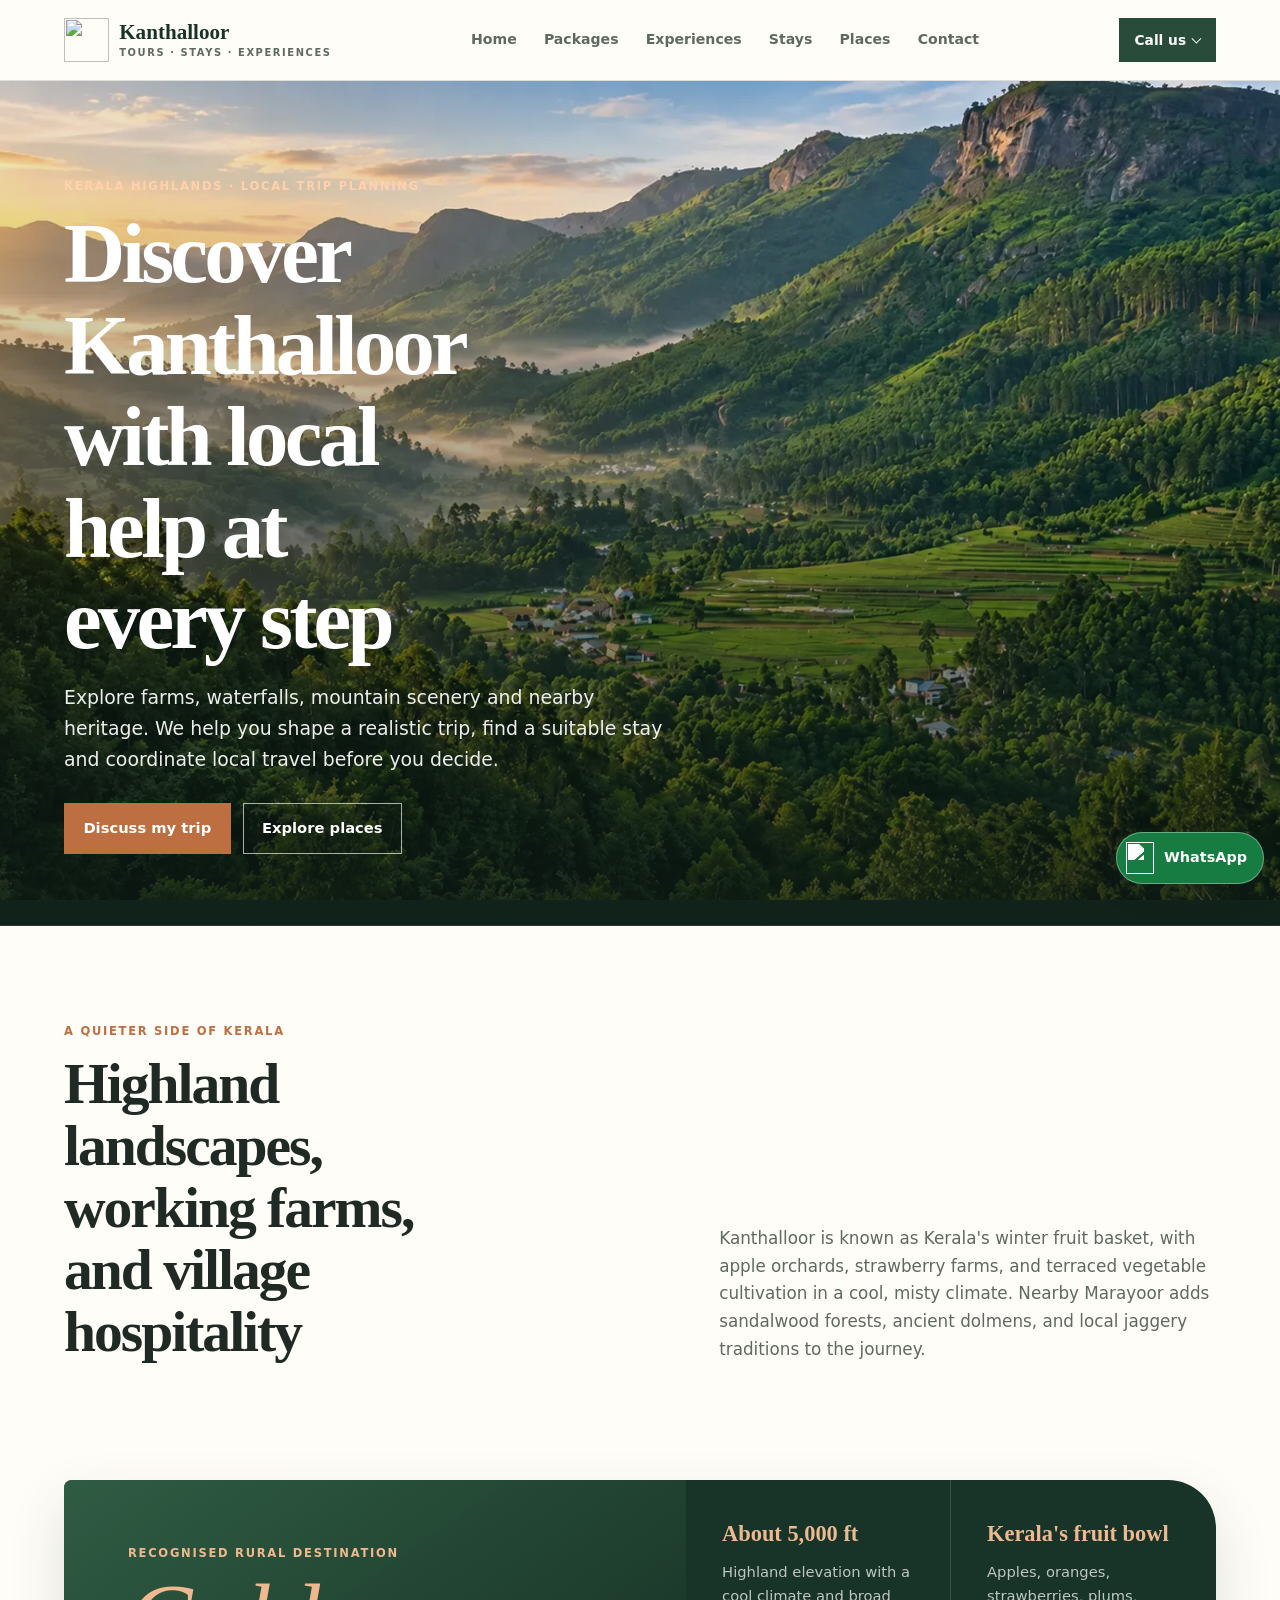
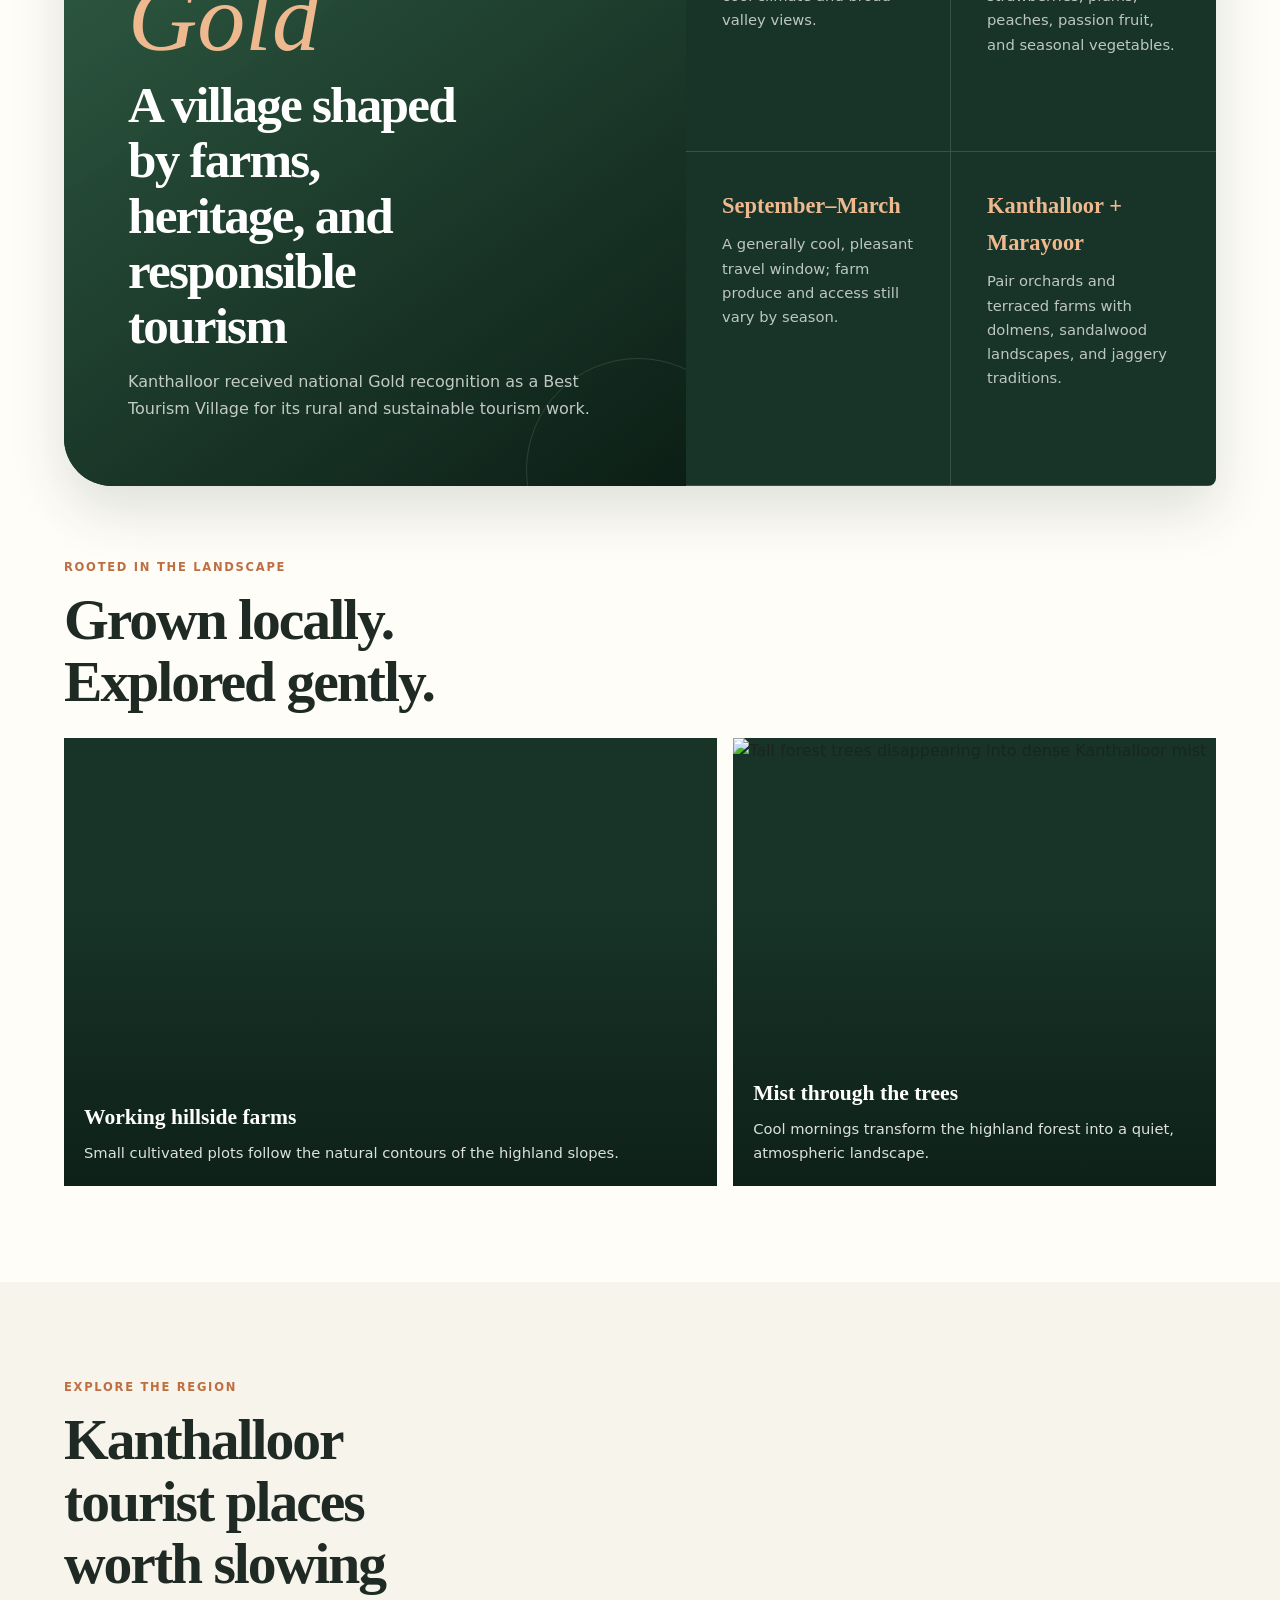
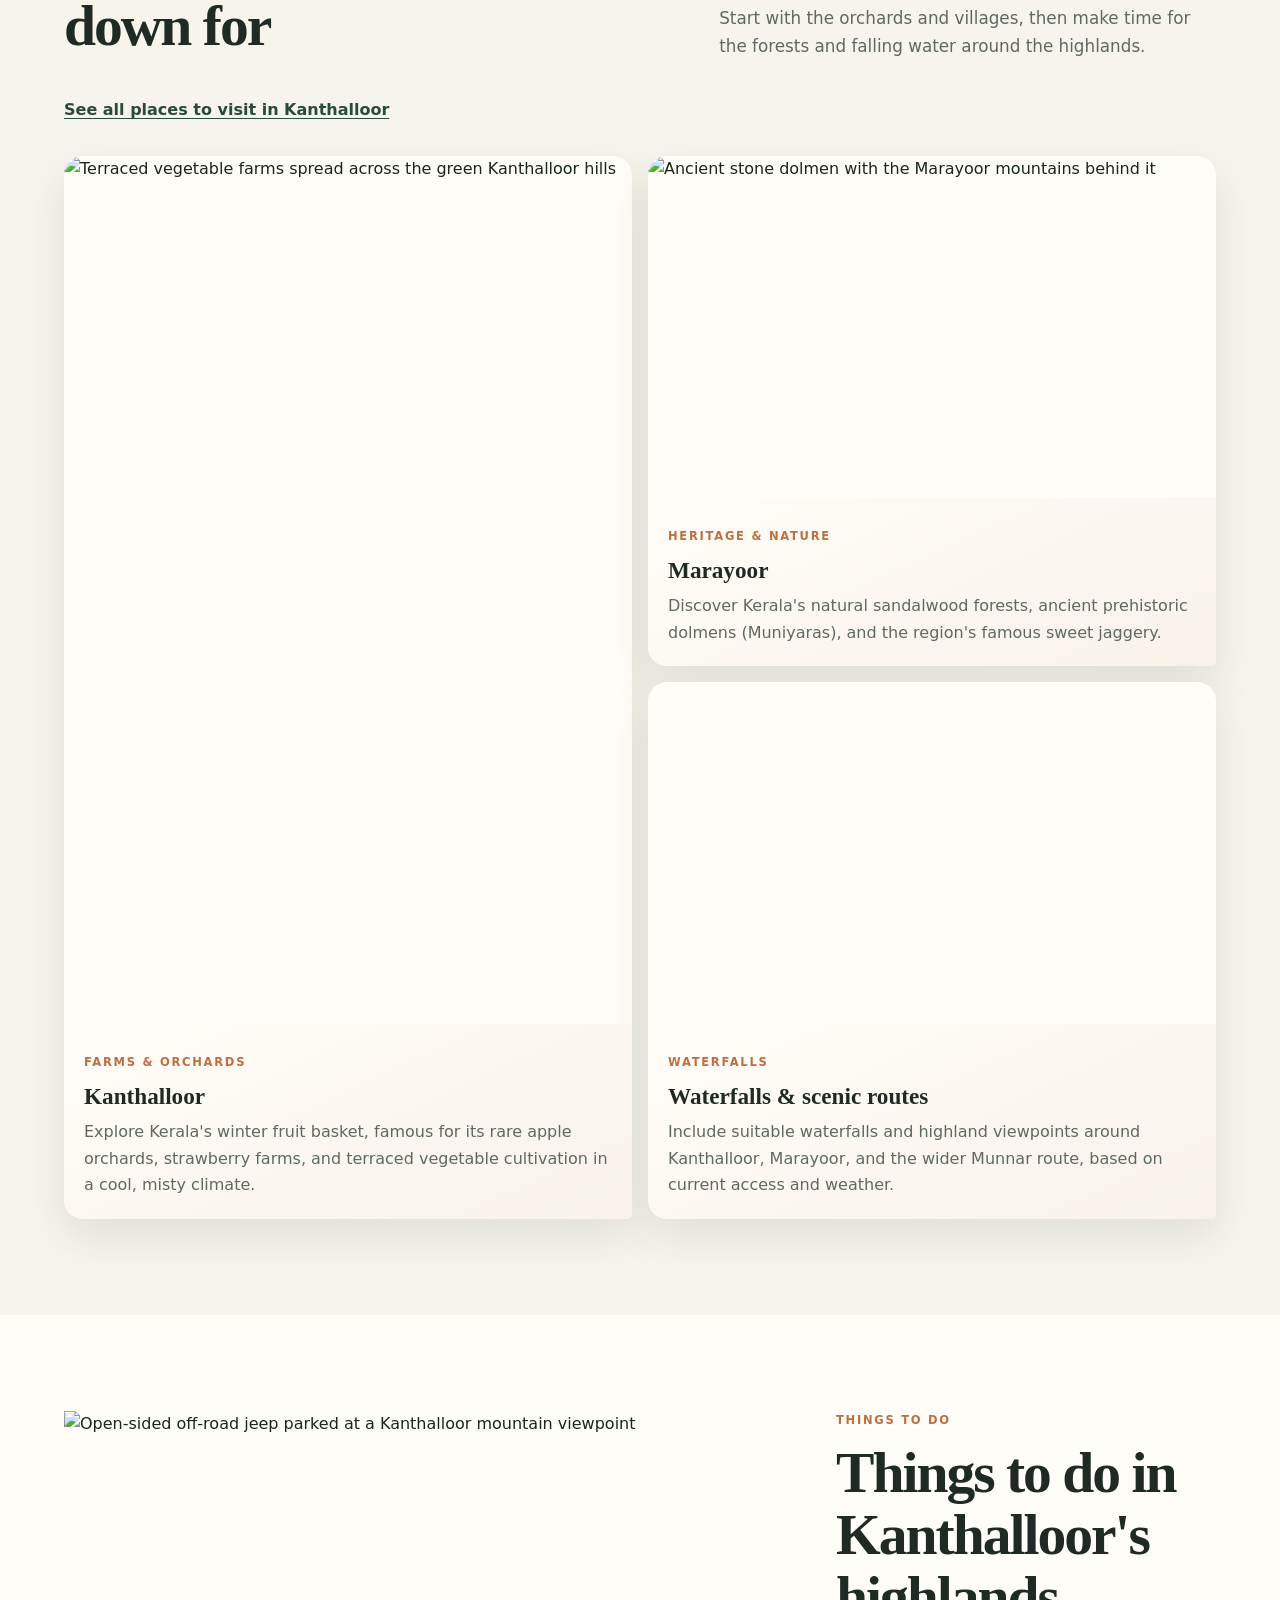
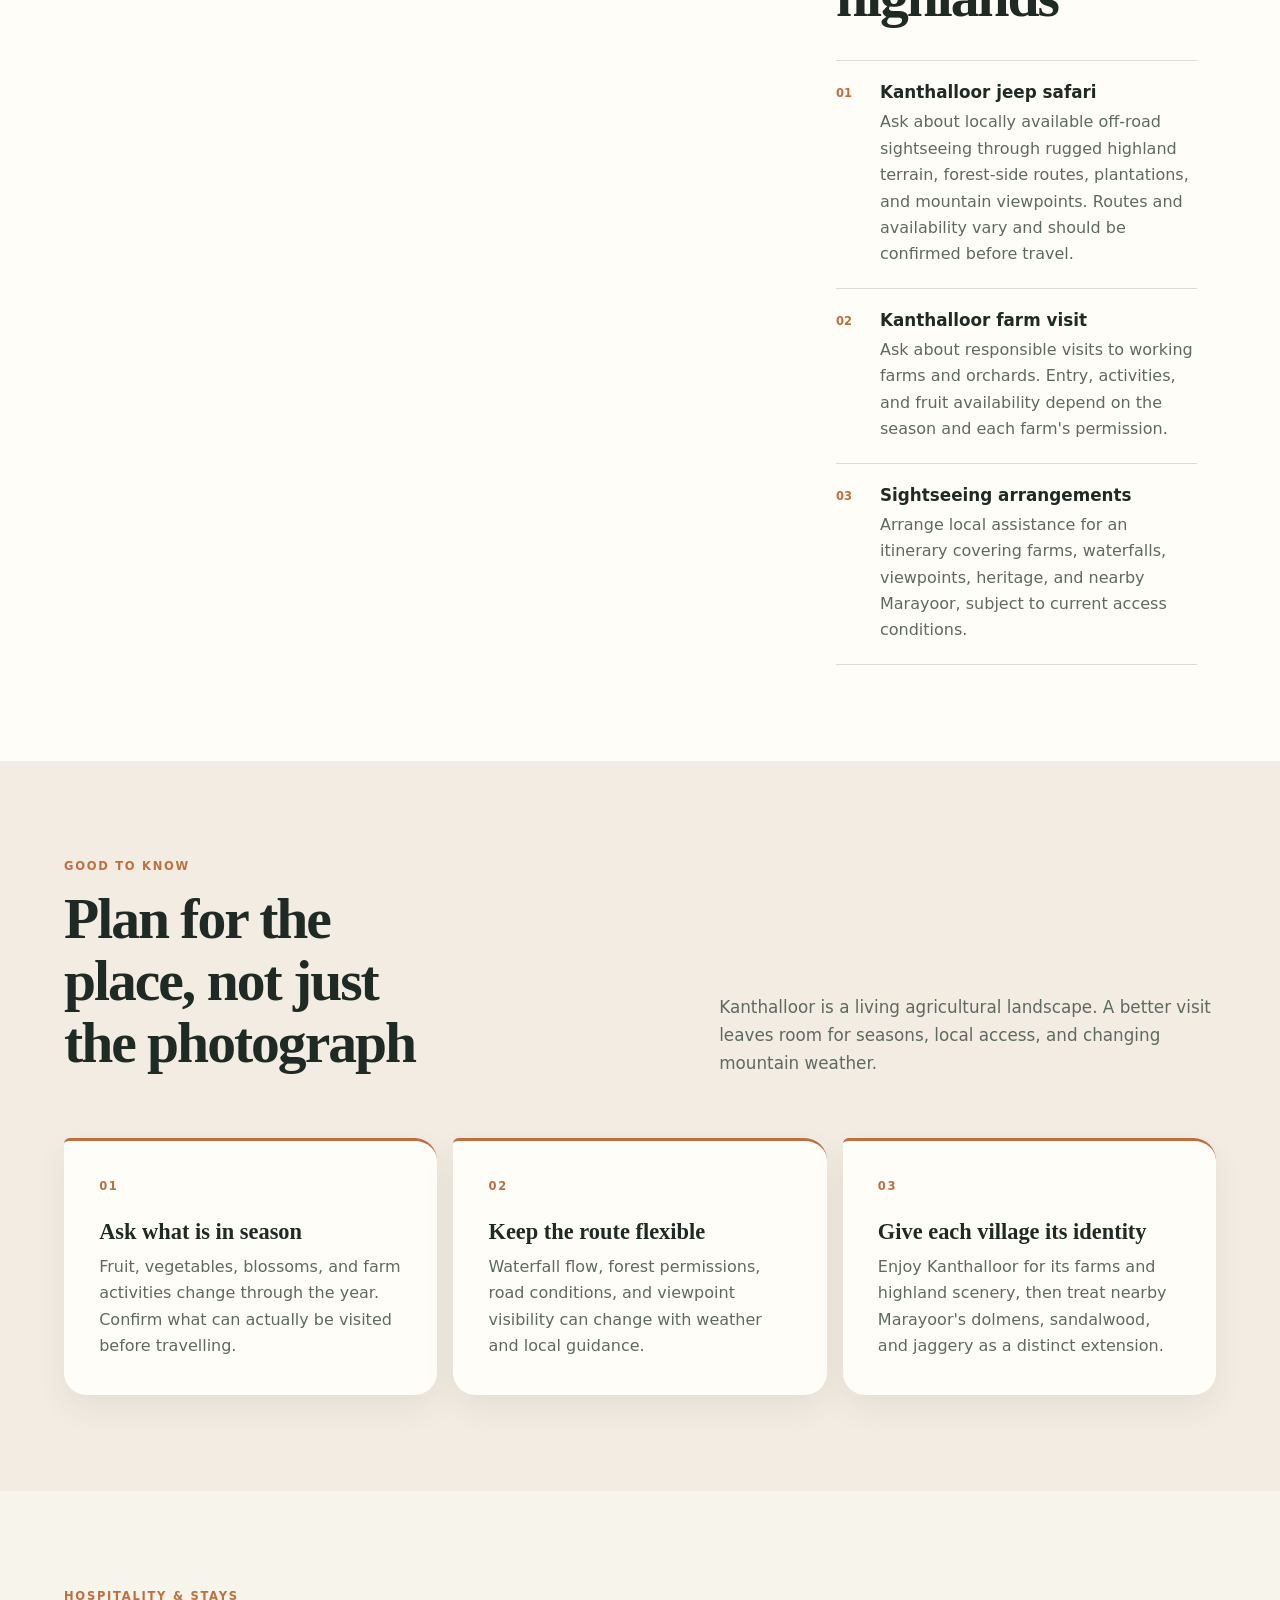
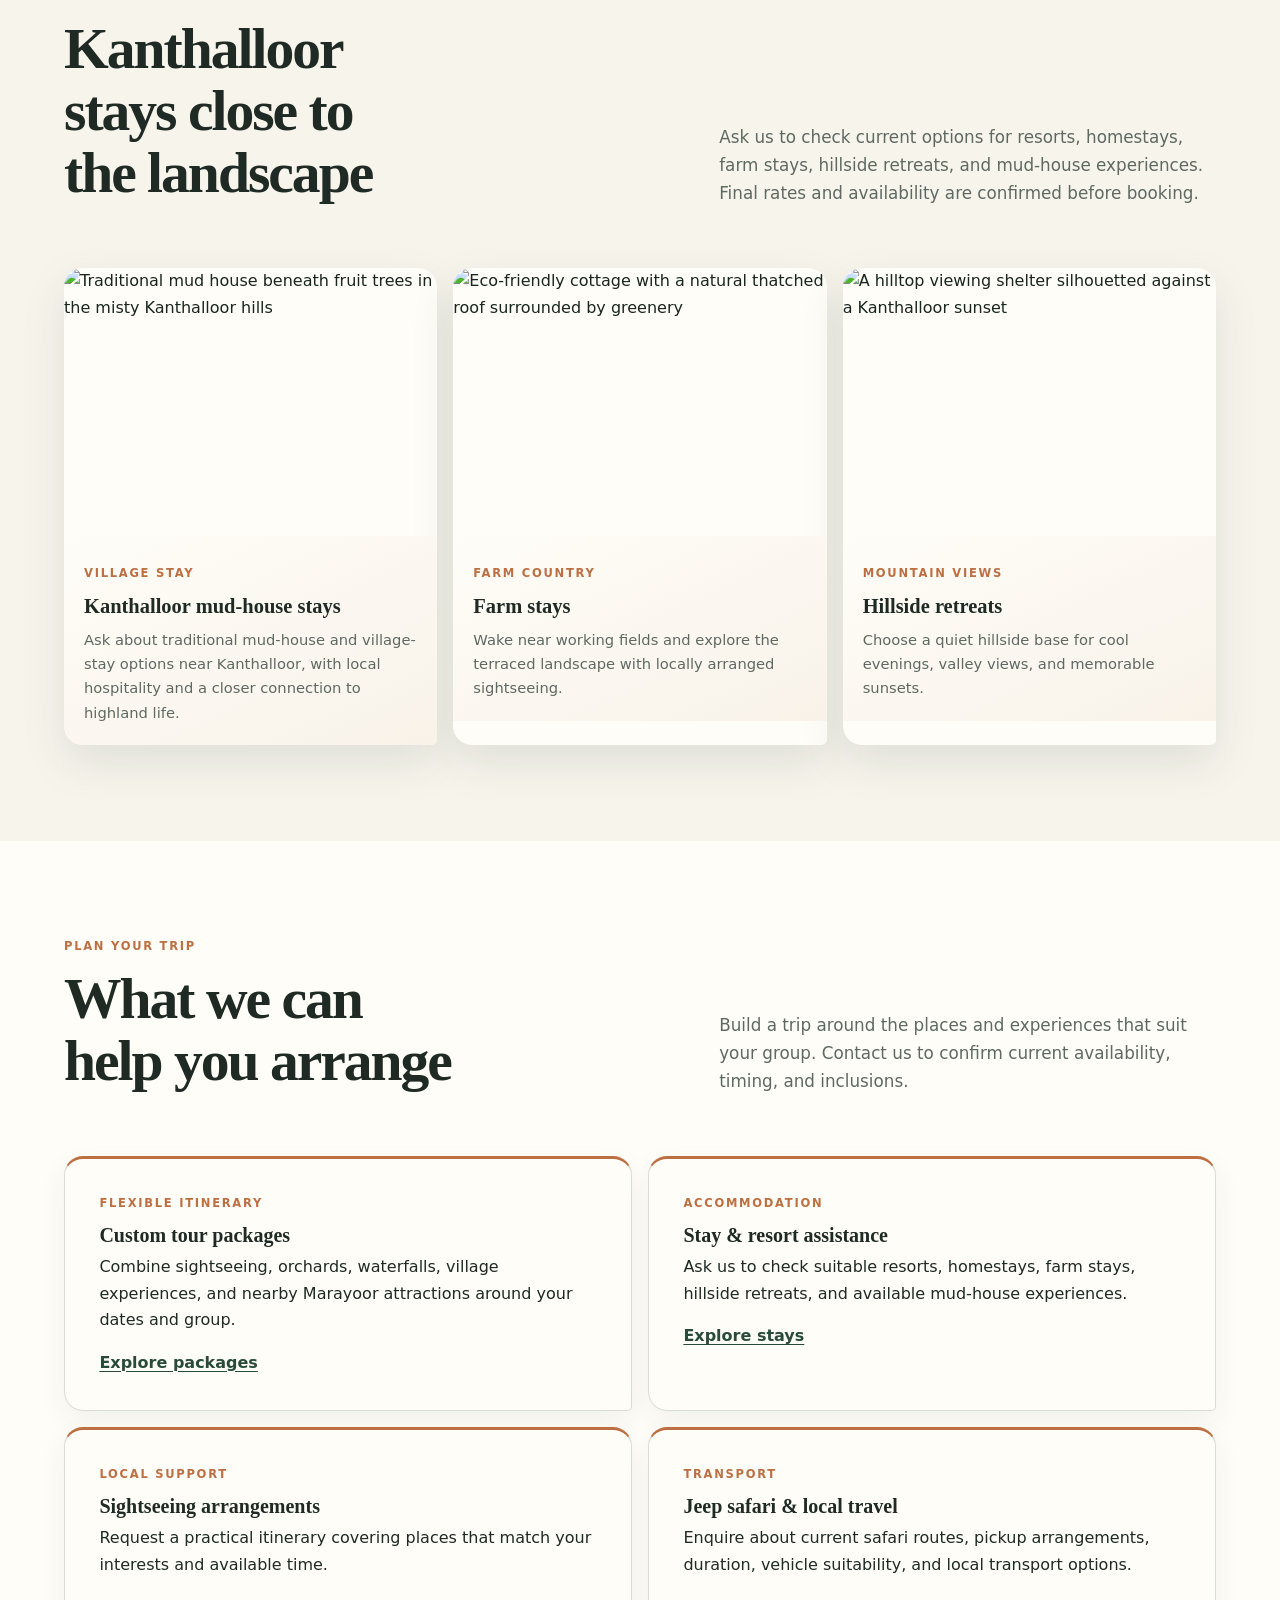
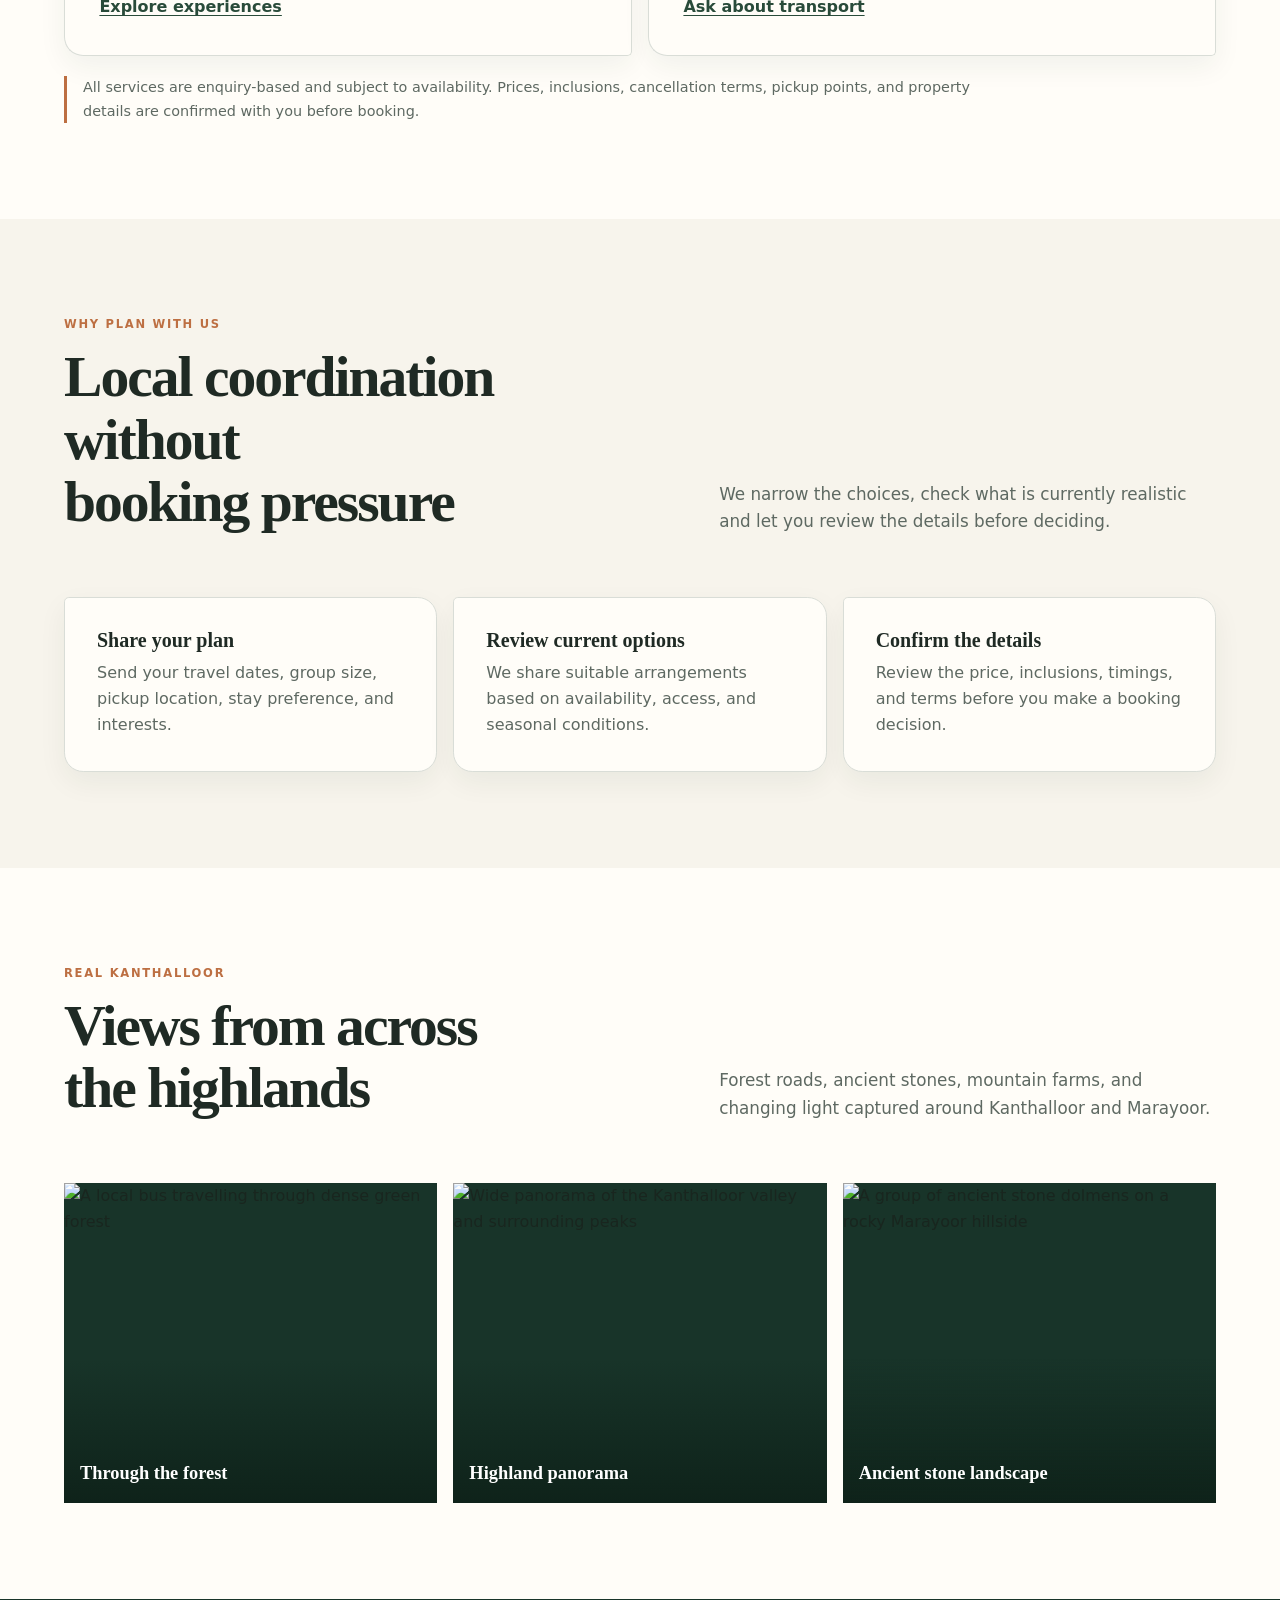
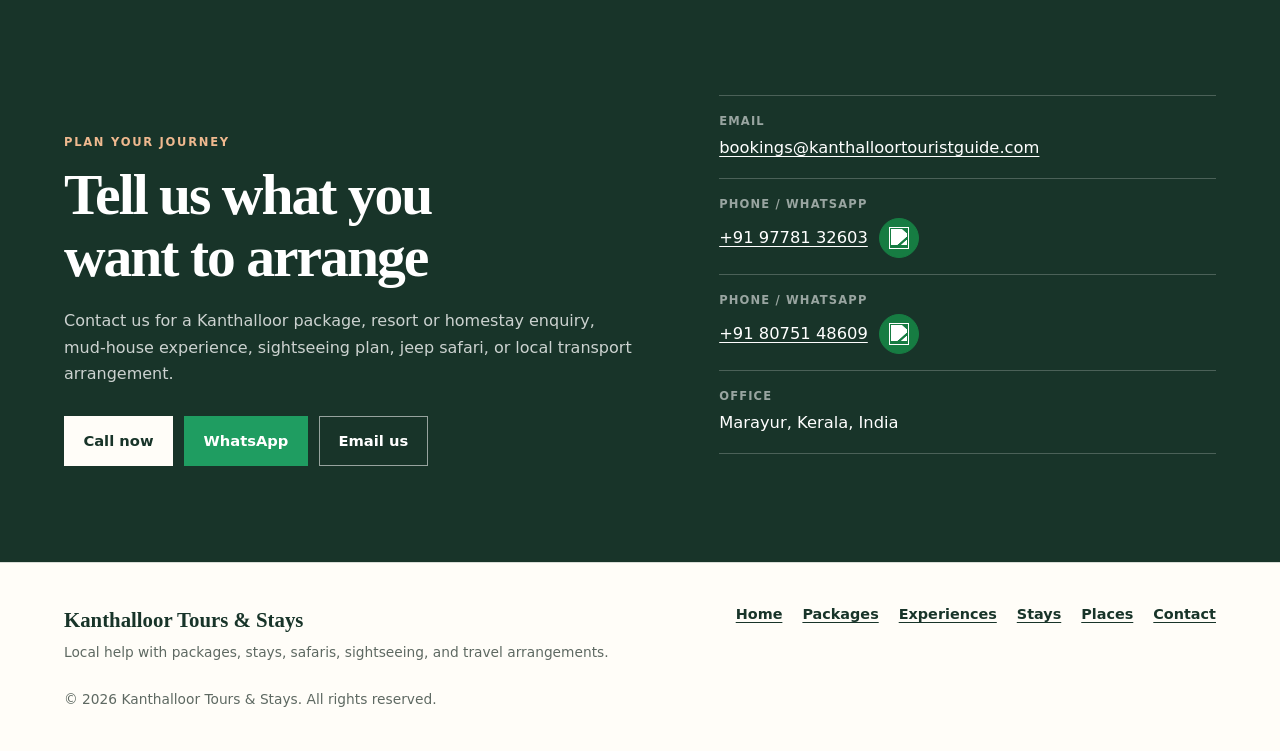
==== public/index.html @ b9707576 "updates" ====
<!DOCTYPE html>
<html lang="en">
<head>
    <meta charset="utf-8">
    <meta name="viewport" content="width=device-width, initial-scale=1">
    <!-- Google tag (gtag.js) -->
    <script async src="https://www.googletagmanager.com/gtag/js?id=G-DMPG44LXDZ"></script>
    <script>
      window.dataLayer = window.dataLayer || [];
      function gtag(){dataLayer.push(arguments);}
      gtag('js', new Date());
      gtag('config', 'G-DMPG44LXDZ');
    </script>
    <title>Kanthalloor Tour Packages, Stays, Resorts &amp; Jeep Safari</title>
    <meta name="description" content="Plan Kanthalloor tour packages, stays, sightseeing and jeep safaris. Call or WhatsApp for local travel assistance.">
    <meta name="robots" content="index, follow, max-image-preview:large, max-snippet:-1, max-video-preview:-1">
    <link rel="canonical" href="https://kanthalloortouristguide.com/">
    <link rel="alternate" hreflang="en-IN" href="https://kanthalloortouristguide.com/">
    <link rel="alternate" hreflang="x-default" href="https://kanthalloortouristguide.com/">
    <meta name="theme-color" content="#294b3a">
    <meta property="og:type" content="website">
    <meta property="og:locale" content="en_IN">
    <meta property="og:site_name" content="Kanthalloor Tours &amp; Stays">
    <meta property="og:title" content="Kanthalloor Tour Packages, Stays, Resorts &amp; Jeep Safari">
    <meta property="og:description" content="Enquire about Kanthalloor packages, accommodation, sightseeing and jeep-safari arrangements.">
    <meta property="og:url" content="https://kanthalloortouristguide.com/">
    <meta property="og:image" content="https://kanthalloortouristguide.com/assets/images/kanthalloor-social-preview.jpg?v=20261013">
    <meta property="og:image:type" content="image/jpeg">
    <meta property="og:image:width" content="1200">
    <meta property="og:image:height" content="630">
    <meta property="og:image:alt" content="Kanthalloor mountain valley at sunrise with the words Apple blossoms meet the mist">
    <meta name="twitter:card" content="summary_large_image">
    <meta name="twitter:title" content="Kanthalloor Tour Packages, Stays, Resorts &amp; Jeep Safari">
    <meta name="twitter:description" content="Enquire about Kanthalloor packages, accommodation, sightseeing and jeep-safari arrangements.">
    <meta name="twitter:image" content="https://kanthalloortouristguide.com/assets/images/kanthalloor-social-preview.jpg?v=20261013">
    <meta name="twitter:image:alt" content="Kanthalloor mountain valley at sunrise with the words Apple blossoms meet the mist">
    <link rel="icon" href="assets/images/kanthalloor-brand-mark-64.png" type="image/png">
    <link rel="preload" href="assets/images/kanthalloor-drone-hero.webp?v=20261013" as="image" type="image/webp" imagesrcset="assets/images/kanthalloor-drone-hero-768.webp?v=20261013 768w, assets/images/kanthalloor-drone-hero.webp?v=20261013 1672w" imagesizes="100vw" fetchpriority="high">
    <script>if (location.protocol === "file:") document.documentElement.classList.add("local-file");</script>
    <link rel="stylesheet" href="assets/css/styles.css?v=20261014-16">
    <script type="application/ld+json">
    {
        "@context": "https://schema.org",
        "@graph": [
            {
                "@type": "WebSite",
                "@id": "https://kanthalloortouristguide.com/#website",
                "url": "https://kanthalloortouristguide.com/",
                "name": "Kanthalloor Tours & Stays",
                "description": "Tour planning, accommodation enquiries, sightseeing and travel arrangements for Kanthalloor and Marayoor in Kerala.",
                "inLanguage": "en-IN",
                "publisher": { "@id": "https://kanthalloortouristguide.com/#organization" }
            },
            {
                "@type": "Organization",
                "@id": "https://kanthalloortouristguide.com/#organization",
                "name": "Kanthalloor Tours & Stays",
                "description": "Local help with Kanthalloor tour packages, stays, sightseeing, jeep safaris and travel arrangements.",
                "url": "https://kanthalloortouristguide.com/",
                "logo": {
                    "@type": "ImageObject",
                    "url": "https://kanthalloortouristguide.com/assets/images/kanthalloor-brand-mark-128.webp",
                    "width": 128,
                    "height": 128
                },
                "email": "bookings@kanthalloortouristguide.com",
                "telephone": ["+919778132603", "+918075148609"],
                "contactPoint": [
                    {
                        "@type": "ContactPoint",
                        "telephone": "+919778132603",
                        "email": "bookings@kanthalloortouristguide.com",
                        "contactType": "customer service",
                        "areaServed": "IN"
                    },
                    {
                        "@type": "ContactPoint",
                        "telephone": "+918075148609",
                        "email": "bookings@kanthalloortouristguide.com",
                        "contactType": "customer service",
                        "areaServed": "IN"
                    }
                ],
                "address": {
                    "@type": "PostalAddress",
                    "addressLocality": "Marayur",
                    "addressRegion": "Kerala",
                    "addressCountry": "IN"
                },
                "areaServed": { "@id": "https://kanthalloortouristguide.com/#destination" }
            },
            {
                "@type": "TouristDestination",
                "@id": "https://kanthalloortouristguide.com/#destination",
                "name": "Kanthalloor",
                "description": "A tourism destination in Kerala known for apple orchards, farms, waterfalls, forests, jeep safaris and village experiences.",
                "url": "https://kanthalloortouristguide.com/",
                "image": "https://kanthalloortouristguide.com/assets/images/kanthalloor-drone-hero.webp",
                "address": {
                    "@type": "PostalAddress",
                    "addressLocality": "Kanthalloor",
                    "addressRegion": "Kerala",
                    "addressCountry": "IN"
                }
            },
            {
                "@type": "WebPage",
                "@id": "https://kanthalloortouristguide.com/#webpage",
                "url": "https://kanthalloortouristguide.com/",
                "name": "Kanthalloor Tour Packages, Stays, Resorts & Jeep Safari",
                "description": "Enquire about Kanthalloor tour packages, stays, resorts, mud-house experiences, sightseeing and jeep safaris.",
                "inLanguage": "en-IN",
                "isPartOf": { "@id": "https://kanthalloortouristguide.com/#website" },
                "about": { "@id": "https://kanthalloortouristguide.com/#destination" },
                "primaryImageOfPage": {
                    "@type": "ImageObject",
                    "url": "https://kanthalloortouristguide.com/assets/images/kanthalloor-drone-hero.webp",
                    "width": 1672,
                    "height": 941
                },
                "mainEntity": { "@id": "https://kanthalloortouristguide.com/#services" }
            },
            {
                "@type": "Service",
                "@id": "https://kanthalloortouristguide.com/#services",
                "name": "Kanthalloor tour planning, stays and jeep safari",
                "alternateName": "Kanathalloor Adventures jeep safari",
                "description": "Local help planning Kanthalloor packages, stays, mud-house experiences, jeep safaris, farm visits and sightseeing around Kanthalloor and Marayoor.",
                "provider": { "@id": "https://kanthalloortouristguide.com/#organization" },
                "areaServed": { "@id": "https://kanthalloortouristguide.com/#destination" },
                "serviceType": [
                    "Kanthalloor packages",
                    "Kanthalloor stay planning",
                    "Kanthalloor mud house stay",
                    "Kanthalloor jeep safari"
                ],
                "hasOfferCatalog": {
                    "@type": "OfferCatalog",
                    "name": "Kanthalloor travel experiences",
                    "itemListElement": [
                        { "@type": "Offer", "itemOffered": { "@type": "Service", "name": "Custom Kanthalloor packages" } },
                        { "@type": "Offer", "itemOffered": { "@type": "Service", "name": "Kanthalloor stays and mud-house experiences" } },
                        { "@type": "Offer", "itemOffered": { "@type": "Service", "name": "Local sightseeing arrangements" } },
                        { "@type": "Offer", "itemOffered": { "@type": "Service", "name": "Kanthalloor jeep safari and local transport planning" } }
                    ]
                }
            }
        ]
    }
    </script>
</head>
<body>
    <a class="skip-link" href="#main-content">Skip to main content</a>

    <header class="site-header">
        <div class="header-inner">
            <a class="brand" href="#top" aria-label="Kanthalloor Tours and Stays home">
                <img class="brand-mark" src="assets/images/kanthalloor-brand-mark-128.webp" width="128" height="128" alt="">
                <span class="brand-copy">
                    <span class="brand-name">Kanthalloor</span>
                    <span class="brand-label">Tours · Stays · Experiences</span>
                </span>
            </a>
            <nav class="desktop-nav" aria-label="Primary navigation">
                <a href="index.html" aria-current="page">Home</a>
                <a href="kanthalloor-packages.html">Packages</a>
                <a href="kanthalloor-experiences.html">Experiences</a>
                <a href="kanthalloor-stays.html">Stays</a>
                <a href="places-to-visit-in-kanthalloor.html">Places</a>
                <a href="contact.html">Contact</a>
            </nav>
            <details class="header-call">
                <summary class="header-action">Call us</summary>
                <div class="header-call-options">
                    <a href="tel:+919778132603">+91&nbsp;97781&nbsp;32603</a>
                    <a href="tel:+918075148609">+91&nbsp;80751&nbsp;48609</a>
                </div>
            </details>
            <details class="mobile-menu">
                <summary>Menu</summary>
                <nav aria-label="Mobile navigation">
                    <a href="index.html" aria-current="page">Home</a>
                    <a href="kanthalloor-packages.html">Packages</a>
                    <a href="kanthalloor-experiences.html">Experiences</a>
                    <a href="kanthalloor-stays.html">Stays</a>
                    <a href="places-to-visit-in-kanthalloor.html">Places</a>
                    <a href="contact.html">Contact</a>
                    <a href="tel:+919778132603">Call&nbsp;+91&nbsp;97781&nbsp;32603</a>
                    <a href="tel:+918075148609">Call&nbsp;+91&nbsp;80751&nbsp;48609</a>
                </nav>
            </details>
        </div>
    </header>

    <main id="main-content">
        <section class="hero" id="top" aria-labelledby="hero-title">
            <img class="hero-image" src="assets/images/kanthalloor-drone-hero.webp?v=20261013" srcset="assets/images/kanthalloor-drone-hero-768.webp?v=20261013 768w, assets/images/kanthalloor-drone-hero.webp?v=20261013 1672w" sizes="100vw" width="1672" height="941" alt="Aerial view across Kanthalloor's green mountain valley and terraced farms at sunrise" fetchpriority="high" decoding="async">
            <div class="hero-shade" aria-hidden="true"></div>
            <div class="hero-content">
                <p class="eyebrow">Kerala highlands · Local trip planning</p>
                <h1 id="hero-title">Discover Kanthalloor with local help at every step</h1>
                <p>Explore farms, waterfalls, mountain scenery and nearby heritage. We help you shape a realistic trip, find a suitable stay and coordinate local travel before you decide.</p>
                <div class="hero-actions">
                    <a class="button button-primary" href="https://wa.me/919778132603?text=Hello%2C%20I%27d%20like%20local%20help%20planning%20a%20Kanthalloor%20trip.%20My%20travel%20dates%20are%3A%20.%20We%20are%3A%20.%20We%20need%20help%20with%3A%20." target="_blank" rel="noopener noreferrer">Discuss my trip</a>
                    <a class="button button-quiet" href="places-to-visit-in-kanthalloor.html">Explore places</a>
                </div>
            </div>
        </section>

        <section class="intro section" aria-labelledby="intro-title">
            <div class="content-shell intro-grid">
                <div>
                    <p class="section-kicker">A quieter side of Kerala</p>
                    <h2 id="intro-title">Highland landscapes, working farms, and village hospitality</h2>
                </div>
                <p class="intro-copy">Kanthalloor is known as Kerala's winter fruit basket, with apple orchards, strawberry farms, and terraced vegetable cultivation in a cool, misty climate. Nearby Marayoor adds sandalwood forests, ancient dolmens, and local jaggery traditions to the journey.</p>
            </div>
        </section>

        <section class="destination-facts" aria-labelledby="destination-facts-title">
            <div class="content-shell destination-facts-layout">
                <div class="destination-award">
                    <p class="section-kicker section-kicker-light">Recognised rural destination</p>
                    <p class="destination-award-mark" aria-hidden="true">Gold</p>
                    <h2 id="destination-facts-title">A village shaped by farms, heritage, and responsible tourism</h2>
                    <p>Kanthalloor received national Gold recognition as a Best Tourism Village for its rural and sustainable tourism work.</p>
                </div>
                <dl class="destination-fact-grid">
                    <div><dt>About 5,000 ft</dt><dd>Highland elevation with a cool climate and broad valley views.</dd></div>
                    <div><dt>Kerala's fruit bowl</dt><dd>Apples, oranges, strawberries, plums, peaches, passion fruit, and seasonal vegetables.</dd></div>
                    <div><dt>September–March</dt><dd>A generally cool, pleasant travel window; farm produce and access still vary by season.</dd></div>
                    <div><dt>Kanthalloor + Marayoor</dt><dd>Pair orchards and terraced farms with dolmens, sandalwood landscapes, and jaggery traditions.</dd></div>
                </dl>
            </div>
        </section>

        <section class="nature-gallery" aria-labelledby="nature-gallery-title">
            <div class="content-shell">
                <div class="nature-gallery-heading">
                    <p class="section-kicker">Rooted in the landscape</p>
                    <h2 id="nature-gallery-title">Grown locally. Explored gently.</h2>
                </div>
                <div class="nature-gallery-grid">
                    <figure class="nature-gallery-item">
                        <img src="assets/images/kanthalloor-farm-plots.webp" srcset="assets/images/kanthalloor-farm-plots-640.webp 640w, assets/images/kanthalloor-farm-plots.webp 1280w" sizes="(max-width: 41.99rem) calc(100vw - 2rem), 55vw" width="1746" height="887" alt="Aerial view of cultivated hillside plots in Kanthalloor" loading="lazy" decoding="async">
                        <figcaption><strong>Working hillside farms</strong><span>Small cultivated plots follow the natural contours of the highland slopes.</span></figcaption>
                    </figure>
                    <figure class="nature-gallery-item">
                        <img src="assets/images/kanthalloor-misty-forest.webp" srcset="assets/images/kanthalloor-misty-forest-640.webp 640w, assets/images/kanthalloor-misty-forest.webp 1280w" sizes="(max-width: 41.99rem) calc(100vw - 2rem), 45vw" width="1832" height="863" alt="Tall forest trees disappearing into dense Kanthalloor mist" loading="lazy" decoding="async">
                        <figcaption><strong>Mist through the trees</strong><span>Cool mornings transform the highland forest into a quiet, atmospheric landscape.</span></figcaption>
                    </figure>
                </div>
            </div>
        </section>

        <section class="section section-tint" id="explore" aria-labelledby="explore-title">
            <div class="content-shell">
                <div class="section-heading">
                    <div>
                        <p class="section-kicker">Explore the region</p>
                        <h2 id="explore-title">Kanthalloor tourist places worth slowing down for</h2>
                    </div>
                    <p>Start with the orchards and villages, then make time for the forests and falling water around the highlands.</p>
                </div>
                <p class="section-cta"><a href="places-to-visit-in-kanthalloor.html">See all places to visit in Kanthalloor</a></p>
                <div class="place-grid">
                    <article class="place-card place-card-featured">
                        <img src="assets/images/kanthalloor-terraced-farms.webp" srcset="assets/images/kanthalloor-terraced-farms-640.webp 640w, assets/images/kanthalloor-terraced-farms.webp 1280w" sizes="(max-width: 41.99rem) calc(100vw - 2rem), (max-width: 72rem) calc(50vw - 2rem), 35rem" width="1711" height="866" alt="Terraced vegetable farms spread across the green Kanthalloor hills" loading="lazy" decoding="async">
                        <div class="place-card-body">
                            <p class="card-label">Farms &amp; orchards</p>
                            <h3>Kanthalloor</h3>
                            <p>Explore Kerala's winter fruit basket, famous for its rare apple orchards, strawberry farms, and terraced vegetable cultivation in a cool, misty climate.</p>
                        </div>
                    </article>
                    <article class="place-card">
                        <img src="assets/images/marayoor-dolmen-real.webp" srcset="assets/images/marayoor-dolmen-real-640.webp 640w, assets/images/marayoor-dolmen-real.webp 1280w" sizes="(max-width: 41.99rem) calc(100vw - 2rem), (max-width: 72rem) calc(50vw - 2rem), 35rem" width="1738" height="781" alt="Ancient stone dolmen with the Marayoor mountains behind it" loading="lazy" decoding="async">
                        <div class="place-card-body">
                            <p class="card-label">Heritage &amp; nature</p>
                            <h3>Marayoor</h3>
                            <p>Discover Kerala's natural sandalwood forests, ancient prehistoric dolmens (Muniyaras), and the region's famous sweet jaggery.</p>
                        </div>
                    </article>
                    <article class="place-card">
                        <img src="assets/images/lakkam-waterfalls.webp" srcset="assets/images/lakkam-waterfalls-480.webp 480w, assets/images/lakkam-waterfalls.webp 590w" sizes="(max-width: 41.99rem) calc(100vw - 2rem), (max-width: 72rem) calc(50vw - 2rem), 35rem" width="590" height="443" alt="Visitors at a broad waterfall flowing over dark rocks in Kanthalloor" loading="lazy" decoding="async">
                        <div class="place-card-body">
                            <p class="card-label">Waterfalls</p>
                            <h3>Waterfalls &amp; scenic routes</h3>
                            <p>Include suitable waterfalls and highland viewpoints around Kanthalloor, Marayoor, and the wider Munnar route, based on current access and weather.</p>
                        </div>
                    </article>
                </div>
            </div>
        </section>

        <section class="section" id="experiences" aria-labelledby="experiences-title">
            <div class="content-shell experience-layout">
                <div class="experience-photo">
                    <img src="assets/images/jeep.webp" srcset="assets/images/jeep-640.webp 640w, assets/images/jeep.webp 1280w" sizes="(max-width: 57.99rem) calc(100vw - 2rem), 45vw" width="1280" height="853" alt="Open-sided off-road jeep parked at a Kanthalloor mountain viewpoint" loading="lazy" decoding="async">
                </div>
                <div>
                    <p class="section-kicker">Things to do</p>
                    <h2 id="experiences-title">Things to do in Kanthalloor's highlands</h2>
                    <div class="experience-list">
                        <article><span>01</span><div><h3>Kanthalloor jeep safari</h3><p>Ask about locally available off-road sightseeing through rugged highland terrain, forest-side routes, plantations, and mountain viewpoints. Routes and availability vary and should be confirmed before travel.</p></div></article>
                        <article><span>02</span><div><h3>Kanthalloor farm visit</h3><p>Ask about responsible visits to working farms and orchards. Entry, activities, and fruit availability depend on the season and each farm's permission.</p></div></article>
                        <article><span>03</span><div><h3>Sightseeing arrangements</h3><p>Arrange local assistance for an itinerary covering farms, waterfalls, viewpoints, heritage, and nearby Marayoor, subject to current access conditions.</p></div></article>
                    </div>
                </div>
            </div>
        </section>

        <section class="section trip-notes-section" aria-labelledby="trip-notes-title">
            <div class="content-shell">
                <div class="section-heading compact-heading">
                    <div>
                        <p class="section-kicker">Good to know</p>
                        <h2 id="trip-notes-title">Plan for the place, not just the photograph</h2>
                    </div>
                    <p>Kanthalloor is a living agricultural landscape. A better visit leaves room for seasons, local access, and changing mountain weather.</p>
                </div>
                <div class="trip-note-grid">
                    <article><span>01</span><h3>Ask what is in season</h3><p>Fruit, vegetables, blossoms, and farm activities change through the year. Confirm what can actually be visited before travelling.</p></article>
                    <article><span>02</span><h3>Keep the route flexible</h3><p>Waterfall flow, forest permissions, road conditions, and viewpoint visibility can change with weather and local guidance.</p></article>
                    <article><span>03</span><h3>Give each village its identity</h3><p>Enjoy Kanthalloor for its farms and highland scenery, then treat nearby Marayoor's dolmens, sandalwood, and jaggery as a distinct extension.</p></article>
                </div>
            </div>
        </section>

        <section class="section section-tint" id="stays" aria-labelledby="stays-title">
            <div class="content-shell">
                <div class="section-heading compact-heading">
                    <div>
                        <p class="section-kicker">Hospitality &amp; stays</p>
                        <h2 id="stays-title">Kanthalloor stays close to the landscape</h2>
                    </div>
                    <p>Ask us to check current options for resorts, homestays, farm stays, hillside retreats, and mud-house experiences. Final rates and availability are confirmed before booking.</p>
                </div>
                <div class="stay-list">
                    <article class="stay-item">
                        <img src="assets/images/kanthalloor-mud-house-v2.webp" srcset="assets/images/kanthalloor-mud-house-v2-640.webp 640w, assets/images/kanthalloor-mud-house-v2.webp 1536w" sizes="(max-width: 41.99rem) calc(100vw - 2rem), (max-width: 72rem) calc(33vw - 1rem), 23rem" width="1536" height="1024" alt="Traditional mud house beneath fruit trees in the misty Kanthalloor hills" loading="lazy" decoding="async">
                        <div><p class="card-label">Village stay</p><h3>Kanthalloor mud-house stays</h3><p>Ask about traditional mud-house and village-stay options near Kanthalloor, with local hospitality and a closer connection to highland life.</p></div>
                    </article>
                    <article class="stay-item">
                        <img src="assets/images/eco-cottage-stay.webp" srcset="assets/images/eco-cottage-stay-640.webp 640w, assets/images/eco-cottage-stay.webp 1200w" sizes="(max-width: 41.99rem) calc(100vw - 2rem), (max-width: 72rem) calc(33vw - 1rem), 23rem" width="1200" height="900" alt="Eco-friendly cottage with a natural thatched roof surrounded by greenery" loading="lazy" decoding="async">
                        <div><p class="card-label">Farm country</p><h3>Farm stays</h3><p>Wake near working fields and explore the terraced landscape with locally arranged sightseeing.</p></div>
                    </article>
                    <article class="stay-item">
                        <img src="assets/images/kanthalloor-sunset-viewpoint.webp" srcset="assets/images/kanthalloor-sunset-viewpoint-640.webp 640w, assets/images/kanthalloor-sunset-viewpoint.webp 1800w" sizes="(max-width: 41.99rem) calc(100vw - 2rem), (max-width: 72rem) calc(33vw - 1rem), 23rem" width="1800" height="836" alt="A hilltop viewing shelter silhouetted against a Kanthalloor sunset" loading="lazy" decoding="async">
                        <div><p class="card-label">Mountain views</p><h3>Hillside retreats</h3><p>Choose a quiet hillside base for cool evenings, valley views, and memorable sunsets.</p></div>
                    </article>
                </div>
            </div>
        </section>

        <section class="section" id="packages" aria-labelledby="packages-title">
            <div class="content-shell">
                <div class="section-heading compact-heading">
                    <div>
                        <p class="section-kicker">Plan your trip</p>
                        <h2 id="packages-title">What we can help you arrange</h2>
                    </div>
                    <p>Build a trip around the places and experiences that suit your group. Contact us to confirm current availability, timing, and inclusions.</p>
                </div>
                <div class="service-grid">
                    <article class="service-card"><span>01</span><div><p class="card-label">Flexible itinerary</p><h3>Custom tour packages</h3><p>Combine sightseeing, orchards, waterfalls, village experiences, and nearby Marayoor attractions around your dates and group.</p><a class="guide-text-link" href="kanthalloor-packages.html">Explore packages</a></div></article>
                    <article class="service-card"><span>02</span><div><p class="card-label">Accommodation</p><h3>Stay &amp; resort assistance</h3><p>Ask us to check suitable resorts, homestays, farm stays, hillside retreats, and available mud-house experiences.</p><a class="guide-text-link" href="kanthalloor-stays.html">Explore stays</a></div></article>
                    <article class="service-card"><span>03</span><div><p class="card-label">Local support</p><h3>Sightseeing arrangements</h3><p>Request a practical itinerary covering places that match your interests and available time.</p><a class="guide-text-link" href="kanthalloor-experiences.html">Explore experiences</a></div></article>
                    <article class="service-card"><span>04</span><div><p class="card-label">Transport</p><h3>Jeep safari &amp; local travel</h3><p>Enquire about current safari routes, pickup arrangements, duration, vehicle suitability, and local transport options.</p><a class="guide-text-link" href="https://wa.me/919778132603?text=Hello%2C%20I%27d%20like%20to%20ask%20about%20Kanthalloor%20jeep%20or%20local%20transport%20options.%20My%20dates%20and%20group%20size%20are%3A%20" target="_blank" rel="noopener noreferrer">Ask about transport</a></div></article>
                </div>
                <p class="service-note">All services are enquiry-based and subject to availability. Prices, inclusions, cancellation terms, pickup points, and property details are confirmed with you before booking.</p>
            </div>
        </section>

        <section class="section section-tint" aria-labelledby="process-title">
            <div class="content-shell">
                <div class="section-heading compact-heading"><div><p class="section-kicker">Why plan with us</p><h2 id="process-title">Local coordination without booking pressure</h2></div><p>We narrow the choices, check what is currently realistic and let you review the details before deciding.</p></div>
                <ol class="process-grid">
                    <li><span>1</span><h3>Share your plan</h3><p>Send your travel dates, group size, pickup location, stay preference, and interests.</p></li>
                    <li><span>2</span><h3>Review current options</h3><p>We share suitable arrangements based on availability, access, and seasonal conditions.</p></li>
                    <li><span>3</span><h3>Confirm the details</h3><p>Review the price, inclusions, timings, and terms before you make a booking decision.</p></li>
                </ol>
            </div>
        </section>

        <section class="section real-gallery real-gallery-compact" aria-labelledby="real-gallery-title">
            <div class="content-shell">
                <div class="section-heading compact-heading">
                    <div>
                        <p class="section-kicker">Real Kanthalloor</p>
                        <h2 id="real-gallery-title">Views from across the highlands</h2>
                    </div>
                    <p>Forest roads, ancient stones, mountain farms, and changing light captured around Kanthalloor and Marayoor.</p>
                </div>
                <div class="real-gallery-grid">
                    <figure><img src="assets/images/kanthalloor-forest-bus.webp" srcset="assets/images/kanthalloor-forest-bus-640.webp 640w, assets/images/kanthalloor-forest-bus.webp 1280w" sizes="(max-width: 41.99rem) calc(100vw - 2rem), 40vw" width="1880" height="877" alt="A local bus travelling through dense green forest" loading="lazy" decoding="async"><figcaption>Through the forest</figcaption></figure>
                    <figure><img src="assets/images/kanthalloor-valley-panorama.webp" srcset="assets/images/kanthalloor-valley-panorama-640.webp 640w, assets/images/kanthalloor-valley-panorama.webp 1280w" sizes="(max-width: 41.99rem) calc(100vw - 2rem), 40vw" width="1772" height="782" alt="Wide panorama of the Kanthalloor valley and surrounding peaks" loading="lazy" decoding="async"><figcaption>Highland panorama</figcaption></figure>
                    <figure><img src="assets/images/marayoor-dolmen-field.webp" srcset="assets/images/marayoor-dolmen-field-640.webp 640w, assets/images/marayoor-dolmen-field.webp 1280w" sizes="(max-width: 41.99rem) calc(100vw - 2rem), 30vw" width="1752" height="780" alt="A group of ancient stone dolmens on a rocky Marayoor hillside" loading="lazy" decoding="async"><figcaption>Ancient stone landscape</figcaption></figure>
                </div>
            </div>
        </section>

        <section class="section plan-section" id="plan" aria-labelledby="plan-title">
            <div class="content-shell plan-grid">
                <div>
                    <p class="section-kicker section-kicker-light">Plan your journey</p>
                    <h2 id="plan-title">Tell us what you want to arrange</h2>
                    <p>Contact us for a Kanthalloor package, resort or homestay enquiry, mud-house experience, sightseeing plan, jeep safari, or local transport arrangement.</p>
                    <div class="contact-actions"><a class="button button-light" href="tel:+919778132603">Call&nbsp;now</a><a class="button button-whatsapp" href="https://wa.me/919778132603?text=Hello%2C%20I%27d%20like%20help%20with%20a%20Kanthalloor%20package%2C%20stay%2C%20guide%20or%20jeep%20safari%20enquiry." target="_blank" rel="noopener noreferrer">WhatsApp</a><a class="button button-outline-light" href="mailto:bookings@kanthalloortouristguide.com?subject=Kanthalloor%20travel%20enquiry">Email us</a></div>
                </div>
                <address class="contact-card" id="contact-details">
                    <div><span>Email</span><a href="mailto:bookings@kanthalloortouristguide.com">bookings@kanthalloortouristguide.com</a></div>
                    <div><span>Phone / WhatsApp</span><p class="contact-phone"><a href="tel:+919778132603">+91&nbsp;97781&nbsp;32603</a><a class="contact-icon contact-whatsapp" href="https://wa.me/919778132603?text=Hello%2C%20I%27d%20like%20help%20with%20a%20Kanthalloor%20package%2C%20stay%2C%20sightseeing%20or%20jeep%20safari%20enquiry." target="_blank" rel="noopener noreferrer" aria-label="WhatsApp number 9778132603"><img src="assets/icons/whatsapp.svg" width="24" height="27" alt=""></a></p></div>
                    <div><span>Phone / WhatsApp</span><p class="contact-phone"><a href="tel:+918075148609">+91&nbsp;80751&nbsp;48609</a><a class="contact-icon contact-whatsapp" href="https://wa.me/918075148609?text=Hello%2C%20I%27d%20like%20help%20with%20a%20Kanthalloor%20package%2C%20stay%2C%20sightseeing%20or%20jeep%20safari%20enquiry." target="_blank" rel="noopener noreferrer" aria-label="WhatsApp number 8075148609"><img src="assets/icons/whatsapp.svg" width="24" height="27" alt=""></a></p></div>
                    <div><span>Office</span><p>Marayur, Kerala, India</p></div>
                </address>
            </div>
        </section>
    </main>

    <details class="whatsapp-menu">
        <summary class="whatsapp-float" aria-label="Choose a Kanthalloor Tours and Stays WhatsApp number">
            <img class="whatsapp-mark" src="assets/icons/whatsapp.svg" width="28" height="32" alt="" aria-hidden="true">
            <span>WhatsApp</span>
        </summary>
        <div class="whatsapp-options">
            <p>Chat with us</p>
            <a href="https://wa.me/919778132603?text=Hello%2C%20I%27d%20like%20help%20with%20a%20Kanthalloor%20package%2C%20stay%2C%20sightseeing%20or%20jeep%20safari%20enquiry." target="_blank" rel="noopener noreferrer">+91&nbsp;97781&nbsp;32603</a>
            <a href="https://wa.me/918075148609?text=Hello%2C%20I%27d%20like%20help%20with%20a%20Kanthalloor%20package%2C%20stay%2C%20sightseeing%20or%20jeep%20safari%20enquiry." target="_blank" rel="noopener noreferrer">+91&nbsp;80751&nbsp;48609</a>
        </div>
    </details>

    <footer class="site-footer"><div class="content-shell footer-inner"><div><p class="footer-brand">Kanthalloor Tours &amp; Stays</p><p>Local help with packages, stays, safaris, sightseeing, and travel arrangements.</p></div><nav aria-label="Footer navigation"><a href="index.html" aria-current="page">Home</a><a href="kanthalloor-packages.html">Packages</a><a href="kanthalloor-experiences.html">Experiences</a><a href="kanthalloor-stays.html">Stays</a><a href="places-to-visit-in-kanthalloor.html">Places</a><a href="contact.html">Contact</a></nav><p class="copyright">&copy; 2026 Kanthalloor Tours &amp; Stays. All rights reserved.</p></div></footer>
    <script src="assets/js/animations.js" defer></script>
</body>
</html>
---- public/assets/css/styles.css ----
@font-face {
    font-family: "Fraunces";
    src: url("../fonts/fraunces-latin.woff2") format("woff2");
    font-style: normal;
    font-weight: 600 700;
    font-display: swap;
}

@font-face {
    font-family: "Inter";
    src: url("../fonts/inter-latin.woff2") format("woff2");
    font-style: normal;
    font-weight: 400 800;
    font-display: swap;
}

:root {
    --forest: #294b3a;
    --forest-dark: #183429;
    --leaf: #52735d;
    --clay: #bd6f42;
    --cream: #f7f4ec;
    --paper: #fffdf8;
    --ink: #1f2a24;
    --muted: #5e6962;
    --line: #d9ddd7;
    --white: #fff;
    --shell: 72rem;
    --serif: "Fraunces", Georgia, "Times New Roman", serif;
    --sans: "Inter", ui-sans-serif, system-ui, -apple-system, BlinkMacSystemFont, "Segoe UI", sans-serif;
}

html.local-file {
    --serif: Georgia, "Times New Roman", serif;
    --sans: ui-sans-serif, system-ui, -apple-system, BlinkMacSystemFont, "Segoe UI", sans-serif;
}

*,
*::before,
*::after {
    box-sizing: border-box;
}

html {
    scroll-behavior: smooth;
    scroll-padding-top: 5rem;
}

body {
    margin: 0;
    overflow-x: hidden;
    background: var(--paper);
    color: var(--ink);
    font-family: var(--sans);
    font-size: 1rem;
    line-height: 1.65;
    -webkit-font-smoothing: antialiased;
}

img {
    display: block;
    max-width: 100%;
}

a {
    color: inherit;
    text-decoration-thickness: 0.08em;
    text-underline-offset: 0.2em;
}

button,
summary,
a {
    -webkit-tap-highlight-color: transparent;
}

:focus-visible {
    outline: 3px solid #e69a61;
    outline-offset: 3px;
}

h1,
h2,
h3,
p {
    margin-top: 0;
}

h1,
h2,
h3 {
    font-family: var(--serif);
    font-weight: 600;
    line-height: 1.08;
    text-wrap: balance;
}

h1 {
    font-size: clamp(2.4rem, 10vw, 5.3rem);
    letter-spacing: -0.045em;
}

h2 {
    margin-bottom: 1.25rem;
    font-size: clamp(2rem, 7vw, 3.6rem);
    letter-spacing: -0.035em;
}

h3 {
    margin-bottom: 0.65rem;
    font-size: 1.45rem;
}

.skip-link {
    position: fixed;
    top: 0.75rem;
    left: 0.75rem;
    z-index: 100;
    padding: 0.75rem 1rem;
    transform: translateY(-160%);
    background: var(--white);
    color: var(--forest-dark);
    font-weight: 700;
}

.skip-link:focus {
    transform: translateY(0);
}

.content-shell,
.header-inner {
    width: min(calc(100% - 2rem), var(--shell));
    margin-inline: auto;
}

.site-header {
    position: sticky;
    top: 0;
    z-index: 50;
    border-bottom: 1px solid rgba(31, 42, 36, 0.14);
    background: rgba(255, 253, 248, 0.96);
}

.header-inner {
    position: relative;
    display: flex;
    min-height: 4.5rem;
    align-items: center;
    justify-content: space-between;
    gap: 1rem;
}

.brand {
    display: inline-flex;
    align-items: center;
    gap: 0.65rem;
    color: var(--forest-dark);
    line-height: 1;
    text-decoration: none;
}

.brand-mark {
    width: 2.8rem;
    height: 2.8rem;
    flex: 0 0 auto;
    object-fit: contain;
}

.brand-copy {
    display: flex;
    flex-direction: column;
}

.brand-name {
    font-family: var(--serif);
    font-size: 1.32rem;
    font-weight: 700;
}

.brand-label {
    margin-top: 0.25rem;
    color: var(--muted);
    font-size: 0.62rem;
    font-weight: 700;
    letter-spacing: 0.16em;
    text-transform: uppercase;
}

.desktop-nav,
.header-call {
    display: none;
}

.header-call {
    position: relative;
    z-index: 2;
}

.header-action {
    gap: 0.45rem;
    cursor: pointer;
    list-style: none;
}

.header-action::after {
    content: "";
    width: 0.42rem;
    height: 0.42rem;
    border-right: 1.5px solid currentColor;
    border-bottom: 1.5px solid currentColor;
    transform: translateY(-0.12rem) rotate(45deg);
    transition: transform 160ms ease;
}

.header-call[open] .header-action::after {
    transform: translateY(0.1rem) rotate(225deg);
}

.header-action::-webkit-details-marker {
    display: none;
}

.header-call-options {
    position: absolute;
    top: calc(100% + 0.5rem);
    right: 0;
    width: max-content;
    min-width: 12rem;
    padding: 0.45rem;
    border: 1px solid var(--line);
    background: var(--paper);
    box-shadow: 0 1rem 2rem rgba(24, 52, 41, 0.14);
}

.header-call-options a {
    min-height: 2.75rem;
    display: flex;
    align-items: center;
    padding: 0.55rem 0.75rem;
    color: var(--forest-dark);
    font-size: 0.88rem;
    font-weight: 700;
    text-decoration: none;
}

.header-call-options a + a {
    border-top: 1px solid var(--line);
}

.mobile-menu nav a[href^="tel:"] {
    color: var(--clay);
}

.mobile-menu summary {
    display: flex;
    min-width: 3.5rem;
    min-height: 2.75rem;
    align-items: center;
    justify-content: center;
    border: 1px solid var(--line);
    color: var(--forest-dark);
    cursor: pointer;
    font-size: 0.88rem;
    font-weight: 700;
    list-style: none;
}

.mobile-menu summary::-webkit-details-marker {
    display: none;
}

.mobile-menu nav {
    position: absolute;
    top: calc(100% + 1px);
    right: 0;
    left: 0;
    display: grid;
    padding: 0.75rem 1rem 1rem;
    border-bottom: 1px solid var(--line);
    background: var(--paper);
    box-shadow: 0 1rem 2rem rgba(24, 52, 41, 0.1);
}

.mobile-menu nav a {
    min-height: 3rem;
    display: flex;
    align-items: center;
    border-bottom: 1px solid var(--line);
    color: var(--forest-dark);
    font-weight: 650;
    text-decoration: none;
}

.mobile-menu nav > a:last-of-type {
    border-bottom: 0;
    color: var(--clay);
}

.hero {
    position: relative;
    min-height: min(42rem, calc(100svh - 4.5rem));
    display: grid;
    align-items: end;
    overflow: hidden;
    clip-path: inset(0);
    isolation: isolate;
    background: var(--forest-dark);
}

.hero-image,
.hero-shade {
    position: absolute;
    inset: 0;
    width: 100%;
    height: 100%;
}

.hero-image {
    position: fixed;
    z-index: -2;
    inset: 4.5rem 0 auto;
    height: calc(100svh - 4.5rem);
    object-fit: cover;
    object-position: center 48%;
    opacity: 1;
}

.hero-shade {
    z-index: -1;
    background: linear-gradient(180deg, rgba(15, 29, 23, 0.06) 15%, rgba(15, 29, 23, 0.78) 100%);
}

.hero-content {
    width: min(calc(100% - 2rem), var(--shell));
    margin-inline: auto;
    padding: 6rem 0 2.5rem;
    color: var(--white);
}

.hero-content > * {
    opacity: 0;
    animation: hero-reveal 720ms cubic-bezier(0.22, 1, 0.36, 1) forwards;
}

.hero-content > :nth-child(1) { animation-delay: 120ms; }
.hero-content > :nth-child(2) { animation-delay: 220ms; }
.hero-content > :nth-child(3) { animation-delay: 340ms; }
.hero-content > :nth-child(4) { animation-delay: 460ms; }

.hero-content h1 {
    max-width: 11ch;
    margin-bottom: 1rem;
}

.hero-content > p:not(.eyebrow) {
    max-width: 38rem;
    margin-bottom: 1.75rem;
    color: rgba(255, 255, 255, 0.92);
    font-size: 1.08rem;
}

.eyebrow,
.section-kicker,
.card-label {
    margin-bottom: 0.75rem;
    color: var(--clay);
    font-size: 0.72rem;
    font-weight: 800;
    letter-spacing: 0.15em;
    text-transform: uppercase;
}

.eyebrow {
    color: #ffd1ac;
}

.hero-actions {
    display: flex;
    flex-wrap: wrap;
    gap: 0.75rem;
}

.button {
    min-height: 3rem;
    display: inline-flex;
    align-items: center;
    justify-content: center;
    padding: 0.75rem 1.15rem;
    border: 1px solid transparent;
    font-size: 0.92rem;
    font-weight: 750;
    text-decoration: none;
}

.button-primary {
    background: var(--clay);
    color: var(--white);
}

.button-quiet {
    border-color: rgba(255, 255, 255, 0.65);
    color: var(--white);
}

.section {
    padding: 4.5rem 0;
}

.section-tint {
    background: var(--cream);
}

.intro-grid h2 {
    max-width: 15ch;
}

.intro-copy,
.section-heading > p {
    color: var(--muted);
    font-size: 1.05rem;
}

.destination-facts {
    padding: 0 0 4.5rem;
}

.destination-facts-layout {
    display: grid;
    overflow: hidden;
    border-radius: 0.5rem 3rem 0.5rem 3rem;
    background: var(--forest-dark);
    color: var(--white);
    box-shadow: 0 1.5rem 3.5rem rgba(24, 52, 41, 0.14);
}

.destination-award {
    position: relative;
    overflow: hidden;
    padding: clamp(2rem, 5vw, 4rem);
    background: linear-gradient(145deg, rgba(49, 93, 69, 0.96), rgba(12, 30, 22, 0.98));
}

.destination-award::after {
    position: absolute;
    right: -4rem;
    bottom: -6rem;
    width: 14rem;
    height: 14rem;
    border: 1px solid rgba(255, 255, 255, 0.12);
    border-radius: 50%;
    content: "";
}

.destination-award-mark {
    margin-bottom: 1rem;
    color: #efb98f;
    font-family: var(--serif);
    font-size: clamp(3.5rem, 8vw, 6rem);
    font-style: italic;
    line-height: 0.9;
}

.destination-award h2 {
    max-width: 13ch;
    margin-bottom: 1rem;
    font-size: clamp(2rem, 4vw, 3.2rem);
}

.destination-award > p:last-child {
    max-width: 38rem;
    margin-bottom: 0;
    color: rgba(255, 255, 255, 0.74);
}

.destination-fact-grid {
    display: grid;
    margin: 0;
}

.destination-fact-grid > div {
    padding: clamp(1.5rem, 3vw, 2.25rem);
    border-bottom: 1px solid rgba(255, 255, 255, 0.14);
}

.destination-fact-grid dt {
    margin-bottom: 0.45rem;
    color: #efb98f;
    font-family: var(--serif);
    font-size: 1.4rem;
    font-weight: 700;
}

.destination-fact-grid dd {
    margin: 0;
    color: rgba(255, 255, 255, 0.72);
    font-size: 0.92rem;
}

.trip-notes-section {
    position: relative;
    overflow: hidden;
    background: #f3ece2;
}

.trip-note-grid {
    display: grid;
    gap: 1rem;
}

.trip-note-grid article {
    position: relative;
    padding: clamp(1.5rem, 3vw, 2.2rem);
    border-top: 3px solid var(--clay);
    border-radius: 0.35rem 1.4rem 1.4rem 1.4rem;
    background: var(--paper);
    box-shadow: 0 0.8rem 2rem rgba(24, 52, 41, 0.07);
}

.trip-note-grid span {
    display: block;
    margin-bottom: 1.5rem;
    color: var(--clay);
    font-size: 0.72rem;
    font-weight: 850;
    letter-spacing: 0.14em;
}

.trip-note-grid h3 {
    margin-bottom: 0.65rem;
    font-size: 1.4rem;
}

.trip-note-grid p {
    margin-bottom: 0;
    color: var(--muted);
}

.section-heading {
    margin-bottom: 2rem;
}

.section-heading h2 {
    max-width: 15ch;
}

.section-heading > p {
    max-width: 34rem;
}

.section-cta {
    margin-top: -0.75rem;
    margin-bottom: 2rem;
}

.section-cta a {
    color: var(--forest);
    font-weight: 750;
}

.nature-gallery {
    padding: 0 0 4.5rem;
}

.nature-gallery-heading {
    margin-bottom: 1.5rem;
}

.nature-gallery-heading h2 {
    max-width: 14ch;
}

.nature-gallery-grid {
    display: grid;
    gap: 1rem;
}

.nature-gallery-item {
    position: relative;
    min-height: 20rem;
    overflow: hidden;
    margin: 0;
    background: var(--forest-dark);
}

.nature-gallery-item img {
    position: absolute;
    inset: 0;
    width: 100%;
    height: 100%;
    object-fit: cover;
    filter: saturate(1.12) contrast(1.05) brightness(0.99);
    transition: transform 900ms cubic-bezier(0.22, 1, 0.36, 1), filter 320ms ease;
}

.nature-gallery-item::after {
    position: absolute;
    inset: 35% 0 0;
    content: "";
    background: linear-gradient(180deg, transparent, rgba(12, 30, 22, 0.88));
}

.nature-gallery-item figcaption {
    position: absolute;
    right: 0;
    bottom: 0;
    left: 0;
    z-index: 1;
    display: grid;
    gap: 0.35rem;
    padding: 1.25rem;
    color: var(--white);
}

.nature-gallery-item strong {
    font-family: var(--serif);
    font-size: 1.35rem;
}

.nature-gallery-item span {
    max-width: 34rem;
    color: rgba(255, 255, 255, 0.86);
    font-size: 0.92rem;
}

.place-grid {
    display: grid;
    gap: 1rem;
}

.place-card {
    overflow: hidden;
    border: 1px solid var(--line);
    background: var(--paper);
}

.place-card,
.stay-item,
.experience-photo {
    transition: transform 320ms ease, box-shadow 320ms ease;
}

.place-card img {
    width: 100%;
    height: auto;
    aspect-ratio: 16 / 10;
    object-fit: cover;
    filter: saturate(1.13) contrast(1.055) brightness(1.01);
    transition: transform 700ms cubic-bezier(0.22, 1, 0.36, 1), filter 320ms ease;
}

.place-card-body {
    position: relative;
    z-index: 1;
    padding: 1.25rem;
    background: linear-gradient(155deg, var(--paper), #f8f2e9);
}

.place-card-body p:last-child,
.stay-item p:last-child,
.experience-list p {
    margin-bottom: 0;
    color: var(--muted);
}

.experience-layout {
    display: grid;
    gap: 2.25rem;
}

.experience-photo img {
    width: 100%;
    aspect-ratio: 4 / 3;
    object-fit: cover;
    filter: saturate(1.13) contrast(1.055) brightness(1.01);
    transition: transform 700ms cubic-bezier(0.22, 1, 0.36, 1), filter 320ms ease;
}

@keyframes hero-reveal {
    from { opacity: 0; transform: translateY(1rem); }
    to { opacity: 1; transform: translateY(0); }
}

.experience-list {
    margin-top: 2rem;
    border-top: 1px solid var(--line);
}

.experience-list article {
    display: grid;
    grid-template-columns: 2rem 1fr;
    gap: 0.75rem;
    padding: 1.25rem 0;
    border-bottom: 1px solid var(--line);
}

.experience-list article > span {
    padding-top: 0.2rem;
    color: var(--clay);
    font-size: 0.72rem;
    font-weight: 800;
}

.experience-list h3 {
    margin-bottom: 0.35rem;
    font-family: var(--sans);
    font-size: 1.05rem;
    line-height: 1.35;
}

.stay-list {
    display: grid;
    gap: 1rem;
}

.stay-item {
    display: block;
    overflow: hidden;
    border: 1px solid var(--line);
    background: var(--paper);
}

.stay-item img {
    width: 100%;
    height: auto;
    aspect-ratio: 16 / 10;
    object-fit: cover;
    filter: saturate(1.13) contrast(1.055) brightness(1.01);
    transition: transform 700ms cubic-bezier(0.22, 1, 0.36, 1), filter 320ms ease;
}

.stay-item > div {
    position: relative;
    z-index: 1;
    padding: 1rem;
    background: linear-gradient(155deg, var(--paper), #f8f2e9);
}

.stay-item h3 {
    font-size: 1.28rem;
}

.service-grid,
.process-grid {
    display: grid;
    gap: 1rem;
}

.service-card,
.process-grid li {
    position: relative;
    overflow: hidden;
    border: 1px solid var(--line);
    border-radius: 0.45rem;
    background: var(--paper);
    box-shadow: 0 0.65rem 1.8rem rgba(24, 52, 41, 0.06);
}

.service-card {
    display: grid;
    grid-template-columns: auto 1fr;
    gap: 1rem;
    padding: 1.5rem;
}

.service-card > span,
.process-grid li > span {
    display: grid;
    width: 2.25rem;
    height: 2.25rem;
    place-items: center;
    border-radius: 50%;
    background: var(--forest);
    color: var(--white);
    font-size: 0.72rem;
    font-weight: 800;
}

.service-card h3,
.process-grid h3 {
    margin-bottom: 0.5rem;
    font-size: 1.25rem;
}

.service-card p:last-child,
.process-grid p {
    margin-bottom: 0;
    color: var(--muted);
}

.service-note {
    max-width: 58rem;
    margin: 1.25rem 0 0;
    padding-left: 1rem;
    border-left: 3px solid var(--clay);
    color: var(--muted);
    font-size: 0.9rem;
}

.process-grid {
    margin: 0;
    padding: 0;
    list-style: none;
}

.process-grid li {
    padding: 1.5rem;
}

.process-grid li > span {
    margin-bottom: 1.25rem;
    background: var(--clay);
}

.real-gallery {
    background: var(--paper);
}

.real-gallery-grid {
    display: grid;
    gap: 1rem;
}

.real-gallery-grid figure {
    position: relative;
    min-height: 16rem;
    overflow: hidden;
    margin: 0;
    background: var(--forest-dark);
}

.real-gallery-grid img {
    position: absolute;
    inset: 0;
    width: 100%;
    height: 100%;
    object-fit: cover;
    filter: saturate(1.12) contrast(1.05) brightness(0.99);
    transition: transform 700ms cubic-bezier(0.22, 1, 0.36, 1), filter 320ms ease;
}

.real-gallery-grid figure::after {
    position: absolute;
    inset: 55% 0 0;
    content: "";
    background: linear-gradient(180deg, transparent, rgba(12, 30, 22, 0.8));
}

.real-gallery-grid figcaption {
    position: absolute;
    right: 1rem;
    bottom: 0.9rem;
    left: 1rem;
    z-index: 1;
    color: var(--white);
    font-family: var(--serif);
    font-size: 1.15rem;
    font-weight: 600;
}

.stay-item p:last-child {
    font-size: 0.92rem;
}

.plan-section {
    background: var(--forest-dark);
    color: var(--white);
}

.plan-grid {
    display: grid;
    gap: 2.5rem;
}

.plan-grid h2 {
    max-width: 13ch;
}

.plan-grid > div > p:not(.section-kicker) {
    max-width: 36rem;
    margin-bottom: 1.75rem;
    color: rgba(255, 255, 255, 0.78);
}

.section-kicker-light {
    color: #efb98f;
}

.button-light {
    background: var(--paper);
    color: var(--forest-dark);
}

.contact-actions {
    display: flex;
    flex-wrap: wrap;
    gap: 0.7rem;
}

.button-whatsapp {
    background: #1f9d61;
    color: var(--white);
}

.button-outline-light {
    border-color: rgba(255, 255, 255, 0.55);
    background: transparent;
    color: var(--white);
}

.enquiry-strip {
    padding: clamp(3rem, 7vw, 5.5rem) 0;
    background: linear-gradient(135deg, var(--forest-dark), #315d45);
    color: var(--white);
}

.enquiry-strip-inner {
    display: grid;
    gap: 1.5rem;
    align-items: center;
}

.enquiry-strip h2 {
    max-width: 18ch;
}

.enquiry-strip p:not(.section-kicker) {
    max-width: 42rem;
    color: rgba(255, 255, 255, 0.76);
}

.contact-card {
    display: grid;
    margin: 0;
    border-top: 1px solid rgba(255, 255, 255, 0.22);
    font-style: normal;
}

.contact-card div {
    padding: 1rem 0;
    border-bottom: 1px solid rgba(255, 255, 255, 0.22);
}

.contact-card span {
    display: block;
    margin-bottom: 0.25rem;
    color: rgba(255, 255, 255, 0.56);
    font-size: 0.72rem;
    font-weight: 750;
    letter-spacing: 0.1em;
    text-transform: uppercase;
}

.contact-card p,
.contact-card a {
    margin-bottom: 0;
    font-size: 1.02rem;
    overflow-wrap: anywhere;
}

.contact-phone,
.contact-socials p {
    display: flex;
    align-items: center;
    gap: 0.7rem;
}

.contact-icon {
    width: 2.5rem;
    height: 2.5rem;
    display: grid;
    flex: 0 0 auto;
    place-items: center;
    border: 1px solid rgba(255, 255, 255, 0.34);
    border-radius: 50%;
    color: var(--white);
    text-decoration: none;
}

.contact-icon svg {
    width: 1.15rem;
    height: 1.15rem;
    fill: currentColor;
}

.contact-whatsapp img {
    width: 1.2rem;
    height: 1.35rem;
    filter: brightness(0) invert(1);
}

.contact-icon.contact-whatsapp {
    border-color: #167c42;
    background: #167c42;
}

.site-footer {
    padding: 2.5rem 0;
    border-top: 1px solid var(--line);
    background: var(--paper);
}

.whatsapp-menu {
    position: fixed;
    right: max(1rem, env(safe-area-inset-right));
    bottom: max(1rem, env(safe-area-inset-bottom));
    z-index: 45;
}

.whatsapp-float {
    min-height: 3.25rem;
    display: inline-flex;
    align-items: center;
    gap: 0.6rem;
    padding: 0.55rem 1rem 0.55rem 0.6rem;
    border: 1px solid rgba(255, 255, 255, 0.35);
    border-radius: 999px;
    background: #167c42;
    box-shadow: 0 0.5rem 1.5rem rgba(24, 52, 41, 0.24);
    color: var(--white);
    font-size: 0.9rem;
    font-weight: 750;
    cursor: pointer;
    list-style: none;
    text-decoration: none;
    transition: transform 180ms ease, background-color 180ms ease, box-shadow 180ms ease;
}

.whatsapp-float::-webkit-details-marker {
    display: none;
}

.whatsapp-options {
    position: absolute;
    right: 0;
    bottom: calc(100% + 0.65rem);
    width: max-content;
    min-width: 13rem;
    display: grid;
    gap: 0.4rem;
    padding: 0.75rem;
    border: 1px solid var(--line);
    border-radius: 0.8rem;
    background: var(--paper);
    box-shadow: 0 0.75rem 2rem rgba(24, 52, 41, 0.2);
    color: var(--forest-dark);
    transform-origin: right bottom;
    will-change: transform, opacity;
}

.whatsapp-menu[open] .whatsapp-options {
    animation: whatsapp-pop-in 280ms cubic-bezier(0.22, 1, 0.36, 1) both;
}

.whatsapp-menu.is-closing .whatsapp-options {
    animation: whatsapp-pop-out 190ms ease-in both;
}

.whatsapp-options p {
    margin: 0 0 0.15rem;
    color: var(--muted);
    font-size: 0.78rem;
    font-weight: 750;
    letter-spacing: 0.08em;
    text-transform: uppercase;
}

.whatsapp-options a {
    padding: 0.55rem 0.7rem;
    border-radius: 0.45rem;
    background: #edf7f0;
    color: #116b37;
    font-weight: 750;
    text-decoration: none;
    transition: transform 160ms ease, background-color 160ms ease, box-shadow 160ms ease;
}

.whatsapp-options a:hover {
    background: #dcefe2;
    box-shadow: 0 0.35rem 0.8rem rgba(24, 52, 41, 0.09);
    transform: translateX(-0.2rem);
}

.whatsapp-mark {
    width: 1.75rem;
    height: 2rem;
    flex: 0 0 auto;
    filter: brightness(0) invert(1);
    transition: transform 220ms cubic-bezier(0.22, 1, 0.36, 1);
}

.whatsapp-float:hover {
    background: #116b37;
    box-shadow: 0 0.75rem 1.8rem rgba(24, 52, 41, 0.3);
    transform: translateY(-0.15rem);
}

.whatsapp-menu[open] .whatsapp-float {
    background: #116b37;
    box-shadow: 0 0.7rem 1.8rem rgba(17, 107, 55, 0.3);
}

.whatsapp-menu[open] .whatsapp-mark {
    transform: rotate(-8deg) scale(1.08);
}

@keyframes whatsapp-pop-in {
    from {
        opacity: 0;
        transform: translateY(0.65rem) scale(0.94);
    }
    to {
        opacity: 1;
        transform: translateY(0) scale(1);
    }
}

@keyframes whatsapp-pop-out {
    from {
        opacity: 1;
        transform: translateY(0) scale(1);
    }
    to {
        opacity: 0;
        transform: translateY(0.45rem) scale(0.96);
    }
}

.footer-inner {
    display: grid;
    gap: 1.5rem;
}

.footer-brand {
    margin-bottom: 0.25rem;
    color: var(--forest-dark);
    font-family: var(--serif);
    font-size: 1.3rem;
    font-weight: 700;
}

.footer-inner > div > p:last-child,
.copyright {
    margin-bottom: 0;
    color: var(--muted);
    font-size: 0.86rem;
}

.footer-inner nav {
    display: flex;
    flex-wrap: wrap;
    gap: 0.75rem 1.25rem;
}

.footer-inner nav a {
    color: var(--forest-dark);
    font-size: 0.9rem;
    font-weight: 650;
}

.credits-back {
    min-height: 2.75rem;
    display: inline-flex;
    align-items: center;
    color: var(--forest-dark);
    font-size: 0.9rem;
    font-weight: 700;
}

.credits-page {
    min-height: 70vh;
    padding: 4rem 0 6rem;
}

.credits-shell {
    width: min(calc(100% - 2rem), 48rem);
    margin-inline: auto;
}

.credits-page h1 {
    margin-bottom: 1rem;
    color: var(--forest-dark);
}

.credits-intro {
    max-width: 42rem;
    margin-bottom: 2.5rem;
    color: var(--muted);
    font-size: 1.05rem;
}

.credits-list {
    margin: 0;
    padding: 0;
    border-top: 1px solid var(--line);
    list-style: none;
}

.credits-list li {
    display: grid;
    gap: 0.35rem;
    padding: 1.25rem 0;
    border-bottom: 1px solid var(--line);
}

.credits-list strong {
    font-family: var(--serif);
    font-size: 1.15rem;
}

.credits-list span {
    color: var(--muted);
    font-size: 0.92rem;
}

.credits-list > li > a {
    width: fit-content;
    color: var(--forest);
    font-size: 0.9rem;
    font-weight: 700;
}

.credits-subheading {
    margin-top: 3rem;
    margin-bottom: 1rem;
    font-size: 1.65rem;
}

.guide-hero {
    position: relative;
    min-height: 25rem;
    display: grid;
    align-items: end;
    overflow: hidden;
    isolation: isolate;
    background: var(--forest-dark);
}

.guide-hero > img,
.guide-hero-shade {
    position: absolute;
    inset: 0;
    width: 100%;
    height: 100%;
}

.guide-hero > img {
    z-index: -2;
    object-fit: cover;
    object-position: 62% center;
}

.guide-hero-shade {
    z-index: -1;
    background: linear-gradient(90deg, rgba(15, 29, 23, 0.98) 0%, rgba(15, 29, 23, 0.92) 48%, rgba(15, 29, 23, 0.46) 78%, rgba(15, 29, 23, 0.22));
}

.guide-hero-content {
    padding-top: 2.25rem;
    padding-bottom: 2.5rem;
    color: var(--white);
}

.guide-hero-content h1 {
    max-width: 18ch;
    margin-bottom: 0.75rem;
    font-size: clamp(2.6rem, 5vw, 4.25rem);
}

.guide-hero-content > p:not(.eyebrow) {
    max-width: 45rem;
    color: rgba(255, 255, 255, 0.9);
    font-size: 1rem;
}

.breadcrumb {
    display: flex;
    flex-wrap: wrap;
    gap: 0.55rem;
    margin-bottom: 2rem;
    color: rgba(255, 255, 255, 0.78);
    font-size: 0.82rem;
}

.breadcrumb a {
    color: var(--white);
}

.guide-section-nav {
    position: sticky;
    top: 4.5rem;
    z-index: 35;
    border-bottom: 1px solid var(--line);
    background: rgba(255, 253, 248, 0.94);
    backdrop-filter: blur(14px);
}

.guide-section-nav .content-shell {
    display: flex;
    gap: 0.65rem;
    overflow-x: auto;
    padding-top: 0.75rem;
    padding-bottom: 0.75rem;
    scrollbar-width: thin;
}

.guide-section-nav a {
    min-height: 2.6rem;
    display: inline-flex;
    flex: 0 0 auto;
    align-items: center;
    padding: 0.45rem 0.9rem;
    border: 1px solid var(--line);
    border-radius: 999px;
    background: rgba(255, 255, 255, 0.64);
    color: var(--forest-dark);
    font-size: 0.8rem;
    font-weight: 700;
    text-decoration: none;
}


.guide-section {
    scroll-margin-top: 5rem;
    position: relative;
}

.guide-section::before {
    content: "";
    position: absolute;
    top: 0;
    left: 50%;
    width: min(calc(100% - 2rem), var(--shell));
    height: 1px;
    background: linear-gradient(90deg, transparent, var(--line) 14%, var(--line) 86%, transparent);
    transform: translateX(-50%);
}

.guide-heading {
    display: grid;
    max-width: none;
    gap: 0.6rem;
    margin-bottom: clamp(2rem, 4vw, 3rem);
}

.guide-heading h2 {
    max-width: 18ch;
    font-size: clamp(2rem, 4vw, 3.5rem);
}

.guide-heading > p:last-child {
    max-width: 46rem;
    color: var(--muted);
}

.guide-card-grid {
    display: grid;
    grid-template-columns: minmax(0, 1fr);
    gap: 1.25rem;
    align-items: stretch;
    counter-reset: guide-card;
}

.guide-card {
    position: relative;
    width: 100%;
    min-width: 0;
    display: flex;
    flex-direction: column;
    overflow: hidden;
    border: 1px solid var(--line);
    border-radius: 0.35rem;
    background: var(--paper);
    box-shadow: 0 0.65rem 1.8rem rgba(24, 52, 41, 0.06);
    counter-increment: guide-card;
    isolation: isolate;
}

.guide-card::after {
    content: counter(guide-card, decimal-leading-zero);
    position: absolute;
    top: 0.8rem;
    right: 0.8rem;
    z-index: 2;
    min-width: 2.25rem;
    padding: 0.35rem 0.45rem;
    border: 1px solid rgba(255, 255, 255, 0.58);
    border-radius: 999px;
    background: rgba(24, 52, 41, 0.76);
    color: var(--white);
    font-size: 0.66rem;
    font-weight: 800;
    letter-spacing: 0.08em;
    text-align: center;
    backdrop-filter: blur(8px);
}

.guide-card > img {
    width: 100%;
    height: auto;
    aspect-ratio: 16 / 10;
    object-fit: cover;
    background: #dce5dd;
    filter: saturate(1.13) contrast(1.055) brightness(1.01);
    transition: transform 650ms cubic-bezier(0.22, 1, 0.36, 1), filter 300ms ease;
}

.guide-card > div {
    flex: 1;
    display: flex;
    flex-direction: column;
    padding: clamp(1.25rem, 2.2vw, 1.65rem);
    border-top: 3px solid var(--clay);
    background: linear-gradient(155deg, var(--paper), #f8f2e9);
}

.guide-card-text {
    background: var(--paper);
}

.guide-card-text::before {
    content: none;
}

.guide-card-text > div {
    justify-content: flex-start;
    padding: clamp(1.25rem, 2.2vw, 1.65rem);
    border-top: 3px solid var(--clay);
    border-bottom: 0;
    background: linear-gradient(155deg, var(--paper), #f8f2e9);
}

.guide-card h3,
.nearby-feature h3 {
    margin-bottom: 0.55rem;
}

.guide-card h3 {
    font-size: clamp(1.35rem, 2vw, 1.65rem);
    line-height: 1.16;
}

.guide-card p:last-child,
.nearby-feature p:last-child {
    margin-bottom: 0;
}

.guide-card p:last-child {
    color: var(--muted);
}

.guide-card .guide-text-link {
    margin-top: auto;
    padding-top: 1rem;
}

.guide-text-link {
    color: var(--forest);
    font-weight: 750;
}

.nearby-feature {
    overflow: hidden;
    border: 1px solid var(--line);
    background: var(--paper);
}

.nearby-feature img {
    width: 100%;
    aspect-ratio: 16 / 9;
    object-fit: cover;
}

.nearby-feature > div {
    padding: 1.5rem;
}

.nearby-place-grid {
    margin-top: 1.25rem;
}

.munnar-section {
    background: #efe9dc;
}

.munnar-layout {
    display: grid;
    gap: 1.5rem;
}

.munnar-layout h2 {
    margin-bottom: 0;
}

@media (max-width: 41.99rem) {
    .hero-image {
        object-position: center center;
    }

    .place-card img,
    .stay-item img,
    .experience-photo img {
        display: block;
        width: 100%;
        height: auto;
        min-height: 0;
        aspect-ratio: 16 / 10;
        object-fit: cover;
        object-position: center;
    }

    .stay-item {
        display: block;
    }

    .whatsapp-float {
        width: 3.25rem;
        height: 3.25rem;
        min-height: 0;
        justify-content: center;
        gap: 0;
        padding: 0;
    }

    .whatsapp-menu {
        right: max(0.75rem, env(safe-area-inset-right));
        bottom: max(0.75rem, env(safe-area-inset-bottom));
    }

    .whatsapp-float span {
        display: none;
    }

    .whatsapp-mark {
        width: 1.65rem;
        height: 1.65rem;
    }
}

@media (min-width: 42rem) {
    .content-shell,
    .header-inner,
    .hero-content {
        width: min(calc(100% - 3rem), var(--shell));
    }

    .section {
        padding: 6rem 0;
    }

    .nature-gallery {
        padding-bottom: 6rem;
    }

    .nature-gallery-grid {
        grid-template-columns: 1.15fr 0.85fr;
    }

    .nature-gallery-item {
        min-height: 28rem;
    }

    .intro-grid,
    .section-heading,
    .plan-grid {
        display: grid;
        grid-template-columns: 1.1fr 0.9fr;
        align-items: end;
        gap: 3rem;
    }

    .intro-copy {
        margin-bottom: 1.25rem;
    }

    .place-grid {
        grid-template-columns: repeat(2, minmax(0, 1fr));
    }

    .place-card-featured {
        display: grid;
        grid-template-rows: minmax(0, 1fr) auto;
        grid-row: span 2;
    }

    .place-card-featured img {
        height: 100%;
        min-height: 26rem;
        aspect-ratio: auto;
    }

    .stay-list {
        grid-template-columns: repeat(3, minmax(0, 1fr));
    }

    .service-grid {
        grid-template-columns: repeat(2, minmax(0, 1fr));
    }

    .process-grid {
        grid-template-columns: repeat(3, minmax(0, 1fr));
    }

    .enquiry-strip-inner {
        grid-template-columns: minmax(0, 1fr) auto;
    }

    .real-gallery-grid {
        grid-template-columns: repeat(6, minmax(0, 1fr));
    }

    .real-gallery-grid figure {
        grid-column: span 2;
        min-height: 18rem;
    }

    .real-gallery-grid figure:nth-child(-n + 2) {
        grid-column: span 3;
        min-height: 23rem;
    }

    .stay-item {
        display: block;
    }

    .stay-item img {
        aspect-ratio: 4 / 3;
    }

    .stay-item > div {
        padding: 1.25rem;
    }

    .contact-card {
        margin-bottom: 0.75rem;
    }

    .guide-card-grid {
        grid-template-columns: repeat(4, minmax(0, 1fr));
    }

    .guide-card {
        grid-column: span 2;
    }

    .guide-card:last-child:nth-child(odd) {
        grid-column: 2 / span 2;
    }

    .nearby-feature {
        display: grid;
        grid-template-columns: 0.95fr 1.05fr;
        align-items: stretch;
    }

    .nearby-feature img {
        height: 100%;
        aspect-ratio: auto;
    }

    .nearby-feature > div {
        display: flex;
        flex-direction: column;
        justify-content: center;
        padding: 2.25rem;
    }

    .munnar-layout {
        grid-template-columns: 0.8fr 1.2fr;
        align-items: start;
        gap: 3rem;
    }

    .footer-inner {
        grid-template-columns: 1fr auto;
        align-items: start;
    }

    .copyright {
        grid-column: 1 / -1;
    }
}

@media (min-width: 58rem) {
    .header-inner {
        min-height: 5rem;
    }

    .guide-section-nav {
        top: 5rem;
    }

    .mobile-menu {
        display: none;
    }

    .desktop-nav {
        display: flex;
        align-items: center;
        gap: 1.7rem;
    }

    .desktop-nav a {
        color: var(--muted);
        font-size: 0.88rem;
        font-weight: 650;
        text-decoration: none;
    }

    .desktop-nav a:hover {
        color: var(--forest-dark);
    }

    .header-action {
        min-height: 2.75rem;
        display: inline-flex;
        align-items: center;
        padding: 0.6rem 1rem;
        background: var(--forest);
        color: var(--white);
        font-size: 0.86rem;
        font-weight: 750;
        text-decoration: none;
    }

    .header-call {
        display: block;
    }

    .header-call[open] .header-action,
    .header-call-options a:hover {
        background: var(--forest-dark);
        color: var(--white);
    }

    .hero {
        min-height: min(44rem, calc(100svh - 5rem));
    }

    .hero-image {
        inset: 5rem 0 auto;
        height: calc(100svh - 5rem);
    }

    .hero-content {
        padding-bottom: 4.5rem;
    }

    .hero-content > p:not(.eyebrow) {
        font-size: 1.18rem;
    }

    .experience-layout {
        grid-template-columns: 1.05fr 0.95fr;
        align-items: center;
        gap: clamp(3rem, 7vw, 6rem);
    }

    .experience-photo img {
        aspect-ratio: 4 / 5;
    }

    .compact-heading {
        margin-bottom: 2.75rem;
    }

    .guide-hero {
        min-height: 25rem;
    }

    .guide-hero-content {
        padding-bottom: 2.5rem;
    }

    .guide-card-grid {
        grid-template-columns: repeat(3, minmax(0, 1fr));
    }

    .guide-card {
        grid-column: auto;
    }

    .guide-card:last-child:nth-child(odd) {
        grid-column: auto;
    }

    .heritage-card-grid {
        grid-template-columns: minmax(0, 1.08fr) minmax(0, 0.92fr);
        grid-template-rows: repeat(2, minmax(0, auto));
        align-items: stretch;
    }

    .heritage-card-grid .guide-card-featured {
        grid-row: 1 / span 2;
    }

    .heritage-card-grid .guide-card-text > div {
        justify-content: center;
        padding-block: clamp(1.75rem, 3vw, 2.5rem);
    }
}

/* Refined editorial cards and direct-contact layout */
.guide-card::after,
.contact-method::before,
.service-card > span,
.process-grid li > span {
    display: none;
}

.service-card {
    grid-template-columns: 1fr;
    padding: clamp(1.5rem, 3vw, 2.15rem);
    border-radius: 1.2rem 1.2rem 0.3rem 1.2rem;
    border-top: 3px solid var(--clay);
}

.process-grid li {
    padding: clamp(1.5rem, 3vw, 2rem);
    border-radius: 0.3rem 1.2rem 1.2rem 1.2rem;
}

.place-card,
.stay-item,
.guide-card,
.benefit-card,
.booking-card {
    border-radius: 1.2rem 1.2rem 0.35rem 1.2rem;
}

.place-card,
.stay-item,
.guide-card {
    border: 0;
    box-shadow: 0 1.1rem 2.8rem rgba(24, 52, 41, 0.1);
}

.place-card img,
.stay-item img,
.guide-card > img {
    clip-path: polygon(0 0, 100% 0, 100% 88%, 76% 100%, 0 93%);
}

.place-card:nth-child(even) img,
.stay-item:nth-child(even) img,
.guide-card:nth-child(even) > img {
    clip-path: polygon(0 0, 100% 0, 100% 93%, 24% 100%, 0 88%);
}

.place-card-body,
.stay-item > div,
.guide-card > div {
    margin-top: -0.8rem;
    padding-top: 1.8rem;
}

.detail-photo {
    position: relative;
    border-radius: 3rem 0.5rem 3rem 0.5rem;
    box-shadow: 1.2rem 1.2rem 0 rgba(190, 125, 78, 0.14);
}

.detail-photo::after {
    position: absolute;
    inset: 0.8rem;
    content: "";
    border: 1px solid rgba(255, 255, 255, 0.55);
    border-radius: 2.4rem 0.35rem 2.4rem 0.35rem;
    pointer-events: none;
}

.hero-image,
.guide-hero > img,
.subpage-hero > img {
    filter: saturate(1.08) contrast(1.045) brightness(0.98);
}

.detail-photo img {
    filter: saturate(1.13) contrast(1.055) brightness(1.01);
}

.subpage-hero > img {
    clip-path: polygon(0 0, 100% 0, 100% 94%, 72% 100%, 0 96%);
}

.contact-heading {
    max-width: 48rem;
    margin-bottom: clamp(2rem, 5vw, 3.5rem);
}

.contact-heading h2 {
    max-width: 15ch;
}

.contact-phone-grid,
.contact-lower-grid {
    display: grid;
    gap: 1.25rem;
}

.contact-phone-card,
.contact-email-panel {
    position: relative;
    overflow: hidden;
    padding: clamp(1.5rem, 4vw, 2.5rem);
    border-radius: 1.4rem 1.4rem 0.4rem 1.4rem;
    background: var(--paper);
    box-shadow: 0 1.2rem 3rem rgba(24, 52, 41, 0.09);
}

.contact-phone-card::after {
    position: absolute;
    top: -2.5rem;
    right: -2rem;
    width: 8rem;
    height: 8rem;
    content: "";
    border-radius: 50%;
    background: rgba(190, 125, 78, 0.12);
}

.contact-phone-card h3 {
    position: relative;
    z-index: 1;
    margin-bottom: 0.65rem;
    font-size: clamp(1.55rem, 3vw, 2.25rem);
}

.contact-phone-card > p:not(.card-label),
.contact-email-panel > p:not(.card-label) {
    max-width: 34rem;
    color: var(--muted);
}

.direct-actions {
    display: flex;
    flex-wrap: wrap;
    gap: 0.65rem;
    margin-top: 1.4rem;
}

.contact-lower-grid {
    margin-top: 1.25rem;
    align-items: stretch;
}

.contact-email-panel {
    display: flex;
    flex-direction: column;
    align-items: flex-start;
    justify-content: center;
    background: linear-gradient(145deg, #f5efe4, var(--paper));
}

.contact-email-panel h3 {
    margin-bottom: 0.7rem;
    font-size: clamp(1.55rem, 3vw, 2.25rem);
}

.contact-email-panel .button {
    margin-top: 1rem;
}

@media (min-width: 48rem) {
    .contact-phone-grid,
    .contact-lower-grid {
        grid-template-columns: repeat(2, minmax(0, 1fr));
    }
}

@media (hover: hover) {
    .button,
    .header-action,
    .contact-icon,
    .desktop-nav a,
    .footer-inner nav a {
        transition: color 160ms ease, background-color 160ms ease, border-color 160ms ease;
    }

    .button-primary:hover {
        background: #a85f36;
    }

    .button-quiet:hover {
        border-color: var(--white);
        background: rgba(255, 255, 255, 0.1);
    }

    .button-light:hover {
        background: #efe9dc;
    }

    .contact-icon:hover {
        border-color: var(--white);
        background: rgba(255, 255, 255, 0.12);
        color: var(--white);
    }

    .place-card:hover,
    .stay-item:hover,
    .experience-photo:hover {
        transform: translateY(-0.35rem);
        box-shadow: 0 1.1rem 2.5rem rgba(24, 52, 41, 0.12);
    }

    .guide-card {
        transition: transform 280ms ease, box-shadow 280ms ease, border-color 280ms ease;
    }

    .guide-card:hover {
        transform: translateY(-0.45rem);
        border-color: rgba(41, 75, 58, 0.32);
        box-shadow: 0 1.25rem 2.8rem rgba(24, 52, 41, 0.13);
    }

    .guide-card:hover > img {
        transform: scale(1.035);
        filter: saturate(1.19) contrast(1.07) brightness(1.015);
    }

    .guide-section-nav a:hover {
        border-color: var(--forest);
        background: var(--forest);
        color: var(--white);
    }

    .place-card:hover img,
    .stay-item:hover img,
    .experience-photo:hover img,
    .nature-gallery-item:hover img {
        transform: scale(1.035);
        filter: saturate(1.18) contrast(1.065) brightness(1.01);
    }

    .real-gallery-grid figure:hover img {
        transform: scale(1.035);
        filter: saturate(1.18) contrast(1.065) brightness(1.01);
    }

    .brand:hover .brand-mark {
        transform: rotate(-2deg) scale(1.04);
    }

    .brand-mark {
        transition: transform 240ms ease;
    }
}

@media (prefers-reduced-motion: reduce) {
    html {
        scroll-behavior: auto;
    }

    *,
    *::before,
    *::after {
        scroll-behavior: auto !important;
        animation-duration: 0.01ms !important;
        animation-iteration-count: 1 !important;
        transition-duration: 0.01ms !important;
    }

    .hero-content > * {
        opacity: 1;
    }
}

/* Dedicated service and contact pages */
.subpage-hero { position: relative; min-height: 25rem; display: grid; align-items: end; overflow: hidden; background: var(--forest-dark); color: var(--white); }
.subpage-hero > img, .subpage-hero::after { position: absolute; inset: 0; width: 100%; height: 100%; }
.subpage-hero > img { left: auto; width: 54%; object-fit: cover; object-position: center; }
.subpage-hero::after { content: ""; background: linear-gradient(90deg, rgba(12, 30, 22, 1) 0%, rgba(12, 30, 22, 0.97) 48%, rgba(12, 30, 22, 0.62) 72%, rgba(12, 30, 22, 0.22)); }
.subpage-hero-content { position: relative; z-index: 1; padding-top: 2.25rem; padding-bottom: 2.5rem; }
.subpage-hero-content h1 { max-width: 18ch; margin-bottom: 0.7rem; font-size: clamp(2.6rem, 4.4vw, 4rem); }
.subpage-hero-content > p:not(.eyebrow) { max-width: 39rem; color: rgba(255, 255, 255, 0.84); font-size: clamp(0.98rem, 1.4vw, 1.08rem); }
.subpage-hero .breadcrumb { margin-bottom: 1rem; }
.service-intro-grid, .detail-split, .contact-layout { display: grid; gap: clamp(2rem, 5vw, 5rem); }
.service-intro-grid h2, .detail-split h2, .contact-layout h2 { max-width: 14ch; }
.benefit-grid, .booking-grid, .contact-methods { display: grid; gap: 1rem; }
.benefit-card, .booking-card, .contact-method { border: 1px solid var(--line); border-radius: 0.45rem; background: var(--paper); box-shadow: 0 0.65rem 1.8rem rgba(24, 52, 41, 0.055); }
.benefit-card, .booking-card { padding: clamp(1.35rem, 3vw, 2rem); }
.benefit-card h3, .booking-card h3, .contact-method h3 { margin-bottom: 0.55rem; font-size: 1.3rem; }
.benefit-card p, .booking-card p, .contact-method p { margin-bottom: 0; color: var(--muted); }
.feature-list { display: grid; gap: 0; margin: 1.5rem 0 0; padding: 0; list-style: none; border-top: 1px solid var(--line); }
.feature-list li { display: grid; grid-template-columns: 1.6rem 1fr; gap: 0.75rem; padding: 0.85rem 0; border-bottom: 1px solid var(--line); }
.feature-list li::before { content: "✓"; color: var(--clay); font-weight: 900; }
.detail-photo { min-height: 24rem; overflow: hidden; }
.detail-photo img { position: absolute; inset: 0; width: 100%; height: 100%; object-fit: cover; }
.contact-method { position: relative; padding: 1.5rem; overflow: hidden; }
.contact-method::before { content: attr(data-number); position: absolute; top: 0.85rem; right: 1rem; color: rgba(41, 75, 58, 0.14); font-family: var(--serif); font-size: 2.3rem; font-weight: 700; }
.contact-method > a { display: inline-block; margin-top: 0.8rem; color: var(--forest); font-weight: 800; }
.enquiry-guide { padding: clamp(1.5rem, 4vw, 2.5rem); border-radius: 0.5rem; background: var(--forest-dark); color: var(--white); }
.enquiry-guide h3 { margin-bottom: 1rem; font-size: 1.6rem; }
.enquiry-guide ol { margin: 0; padding-left: 1.25rem; color: rgba(255, 255, 255, 0.8); }
.enquiry-guide li + li { margin-top: 0.75rem; }
.page-note { padding: 1.2rem 1.4rem; border-left: 3px solid var(--clay); background: rgba(190, 125, 78, 0.08); color: var(--muted); }

.card-meta-list {
    display: flex;
    flex-wrap: wrap;
    gap: 0.45rem;
    margin: 1rem 0 0;
    padding: 0;
    list-style: none;
}

.card-meta-list li {
    padding: 0.35rem 0.6rem;
    border-radius: 999px;
    background: rgba(41, 75, 58, 0.08);
    color: var(--forest-dark);
    font-size: 0.76rem;
    font-weight: 700;
    line-height: 1.35;
}

.trip-idea-grid,
.experience-catalogue {
    align-items: stretch;
}

.trip-idea-grid .benefit-card,
.experience-catalogue .benefit-card {
    display: flex;
    flex-direction: column;
}

.trip-idea-grid .card-meta-list,
.experience-catalogue .card-meta-list {
    margin-top: auto;
    padding-top: 1rem;
}

.privacy-note {
    max-width: 52rem;
    margin: 2rem auto 0;
    padding-top: 1.25rem;
    border-top: 1px solid var(--line);
    color: var(--muted);
    font-size: 0.9rem;
}

.real-gallery-compact .real-gallery-grid {
    grid-template-columns: repeat(3, minmax(0, 1fr));
}

.real-gallery-compact .real-gallery-grid figure {
    grid-column: auto;
    min-height: 20rem;
}

@media (min-width: 42rem) {
    .benefit-grid, .booking-grid, .contact-methods { grid-template-columns: repeat(2, minmax(0, 1fr)); }

    .destination-fact-grid,
    .trip-note-grid {
        grid-template-columns: repeat(2, minmax(0, 1fr));
    }

    .destination-fact-grid > div:nth-child(odd) {
        border-right: 1px solid rgba(255, 255, 255, 0.14);
    }
}

@media (min-width: 58rem) {
    .service-intro-grid, .detail-split, .contact-layout { grid-template-columns: minmax(0, 0.9fr) minmax(0, 1.1fr); align-items: center; }
    .benefit-grid.three-up { grid-template-columns: repeat(3, minmax(0, 1fr)); }
    .contact-layout { align-items: start; }

    .destination-facts-layout {
        grid-template-columns: minmax(0, 1.08fr) minmax(30rem, 0.92fr);
    }

    .trip-note-grid {
        grid-template-columns: repeat(3, minmax(0, 1fr));
    }

    .trip-idea-grid,
    .experience-catalogue {
        grid-template-columns: repeat(3, minmax(0, 1fr));
    }
}

@media (max-width: 57.99rem) {
    .nearby-feature {
        display: block;
    }

    .nearby-feature img {
        height: clamp(11rem, 52vw, 15rem);
        aspect-ratio: auto;
        object-position: center;
    }
}

@media (max-width: 41.99rem) {
    .guide-section-nav {
        display: none;
    }

    .real-gallery-compact .real-gallery-grid {
        grid-template-columns: 1fr;
    }

    .real-gallery-compact .real-gallery-grid figure {
        min-height: 15rem;
    }
    .destination-facts {
        padding-bottom: 3.5rem;
    }

    .destination-facts-layout {
        border-radius: 0.4rem 2rem 0.4rem 2rem;
    }

    .destination-award {
        padding: 1.75rem 1.35rem 2rem;
    }

    .destination-award-mark {
        margin-bottom: 0.75rem;
        font-size: 3.6rem;
    }

    .destination-award h2 {
        font-size: 2rem;
    }

    .destination-fact-grid {
        grid-template-columns: repeat(2, minmax(0, 1fr));
    }

    .destination-fact-grid > div {
        padding: 1.2rem 1rem;
        border-right: 1px solid rgba(255, 255, 255, 0.14);
    }

    .destination-fact-grid > div:nth-child(even) {
        border-right: 0;
    }

    .destination-fact-grid dt {
        font-size: 1.12rem;
    }

    .destination-fact-grid dd {
        font-size: 0.8rem;
        line-height: 1.55;
    }

    .subpage-hero,
    .guide-hero {
        min-height: 0;
    }

    .subpage-hero > img {
        width: 100%;
        opacity: 0.72;
    }

    .subpage-hero::after,
    .guide-hero-shade {
        background: linear-gradient(90deg, rgba(12, 30, 22, 0.96), rgba(12, 30, 22, 0.78));
    }

    .subpage-hero-content,
    .guide-hero-content {
        padding-top: 1.5rem;
        padding-bottom: 1.75rem;
    }

    .subpage-hero-content h1,
    .guide-hero-content h1 {
        max-width: 18ch;
        font-size: clamp(2.1rem, 9.5vw, 2.45rem);
        line-height: 1;
    }

    .subpage-hero .breadcrumb,
    .guide-hero .breadcrumb {
        margin-bottom: 0.75rem;
    }

    .subpage-hero .hero-actions,
    .guide-hero .hero-actions {
        margin-top: 1rem;
    }

    .guide-section-nav a {
        min-height: 2.75rem;
    }

    .detail-photo {
        min-height: 18rem;
    }
}
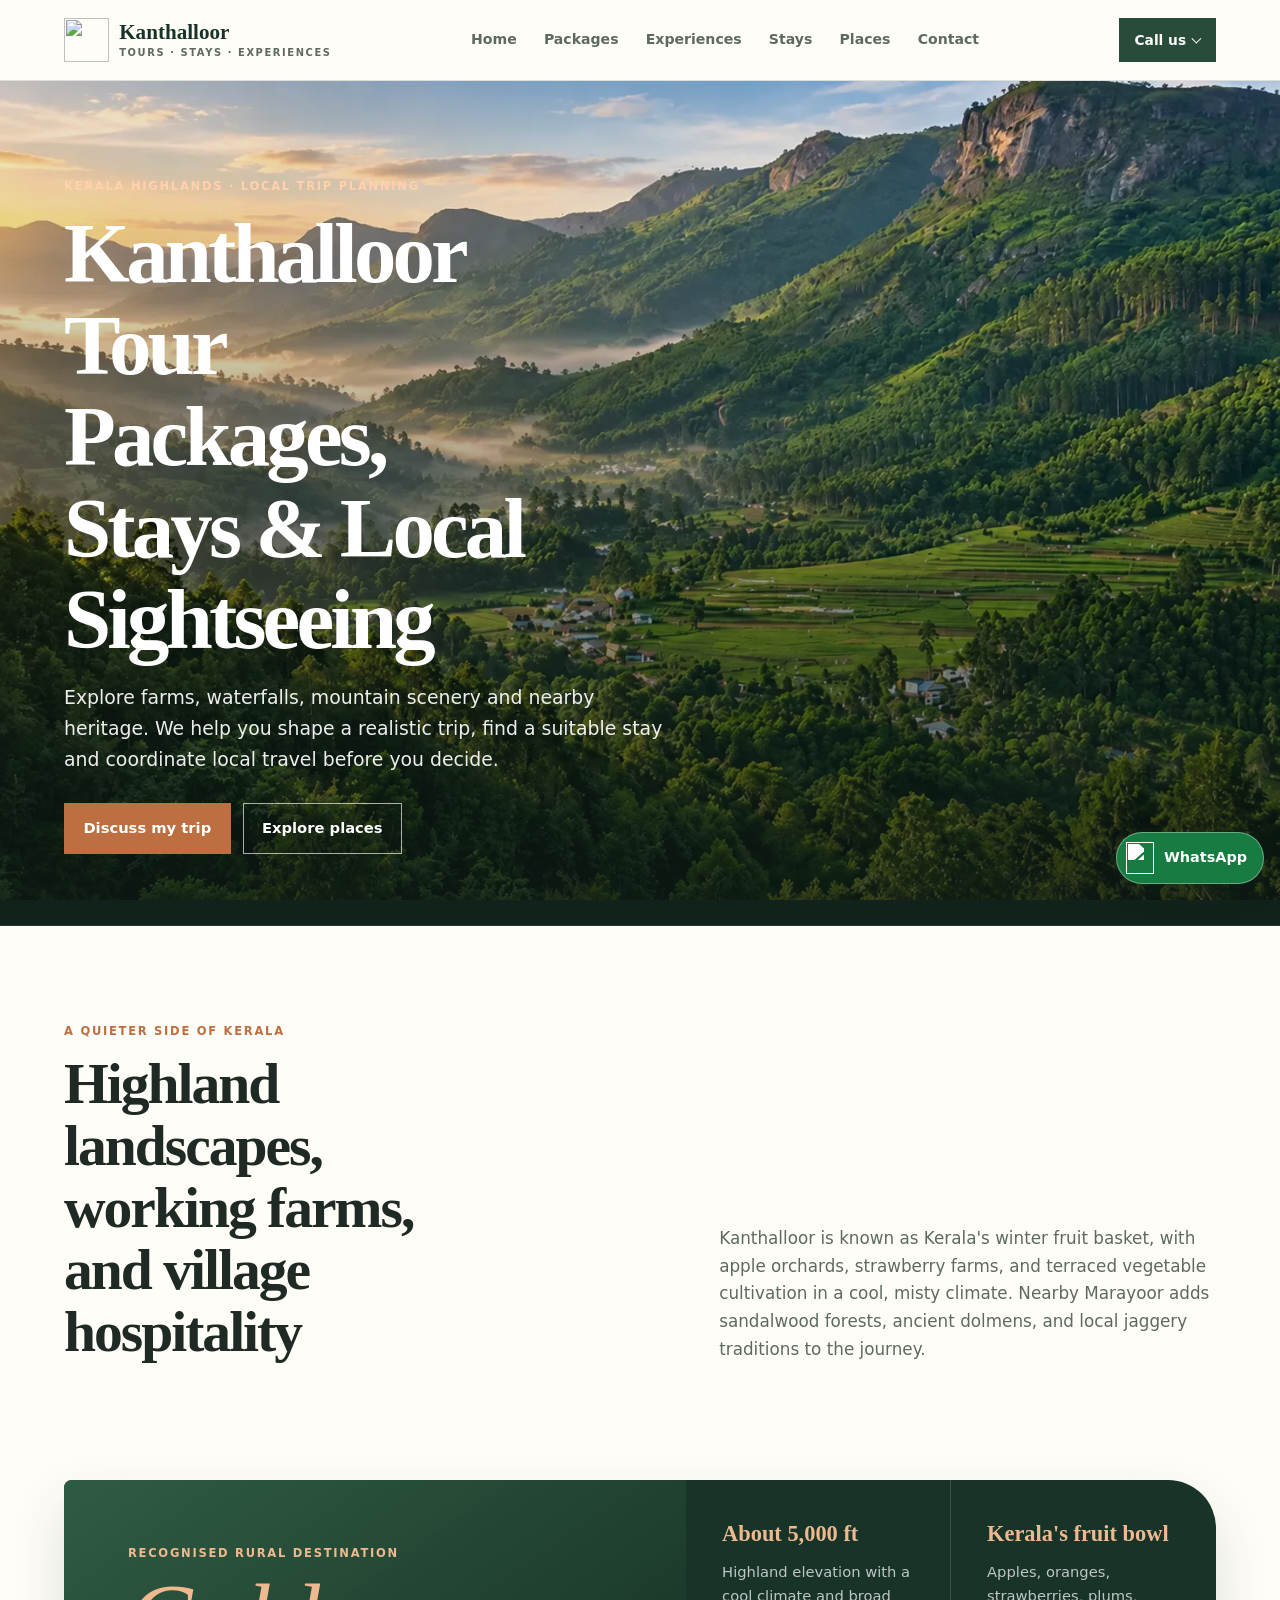
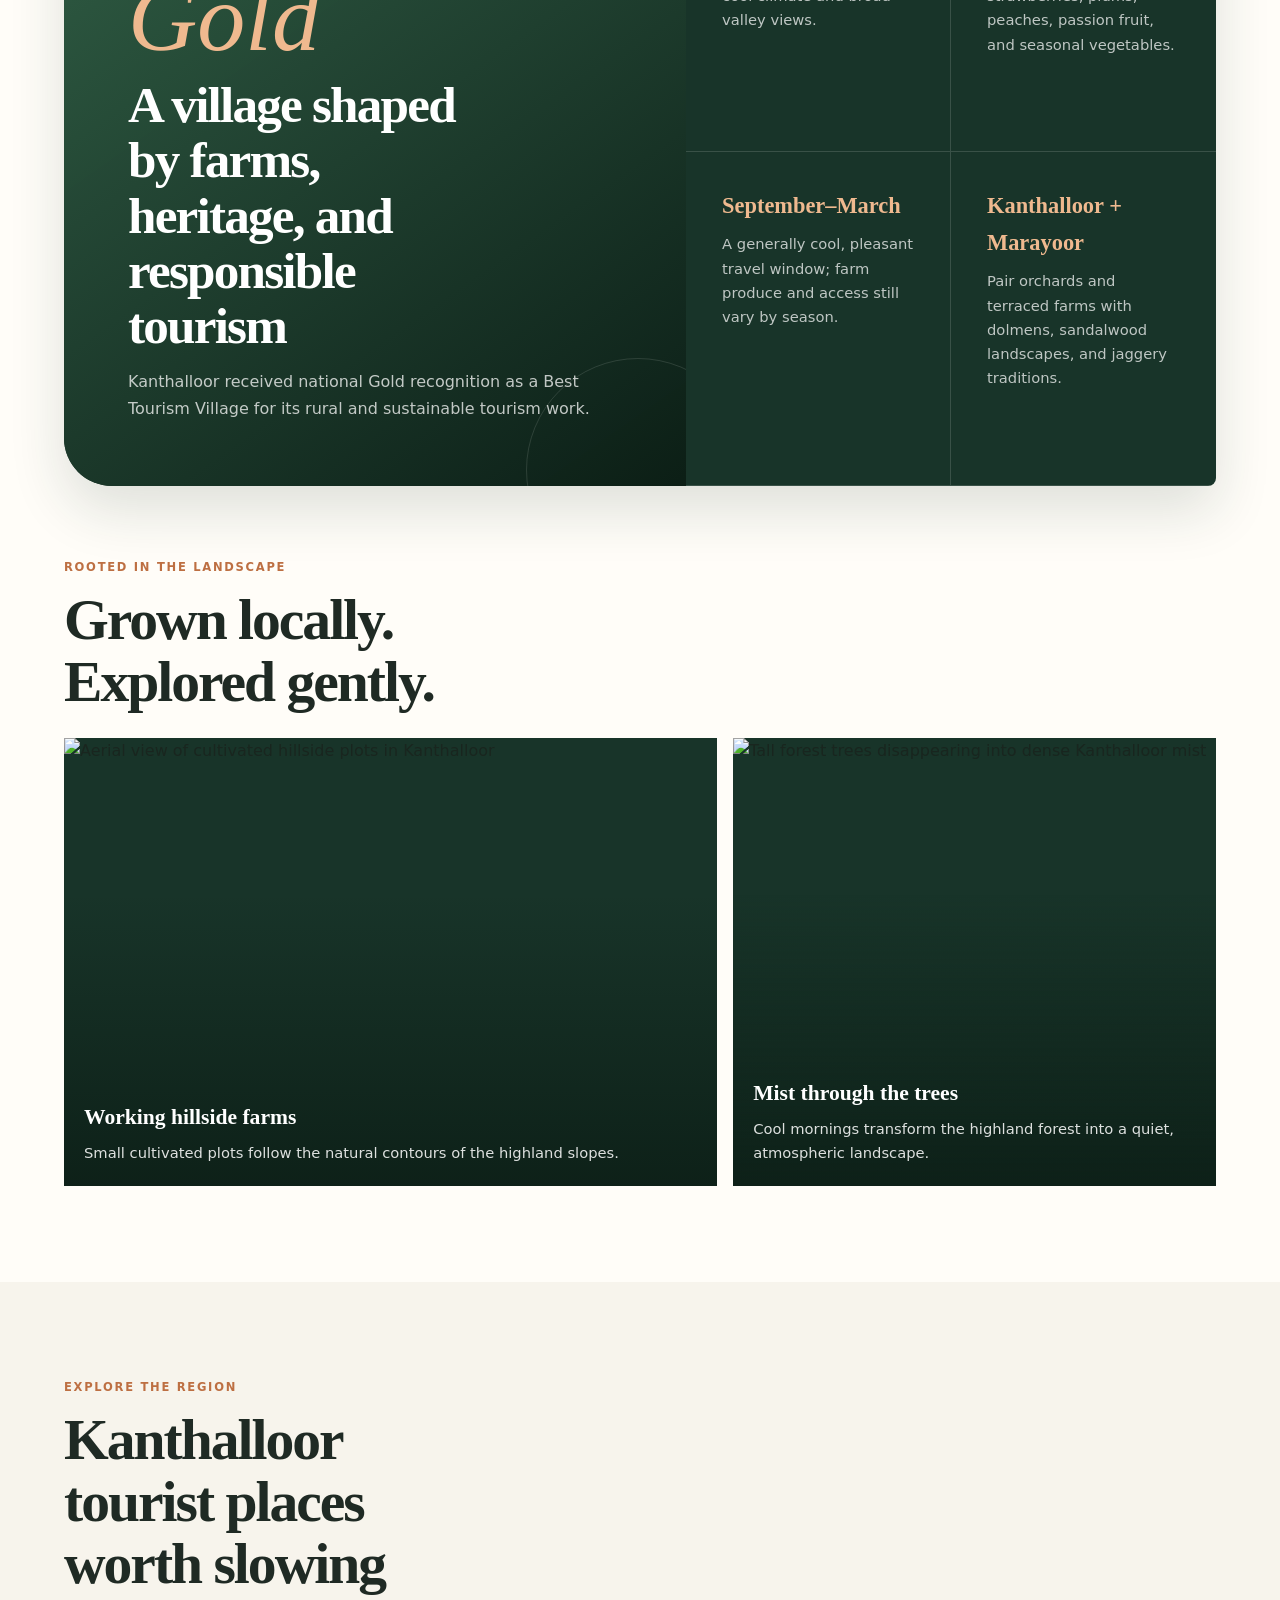
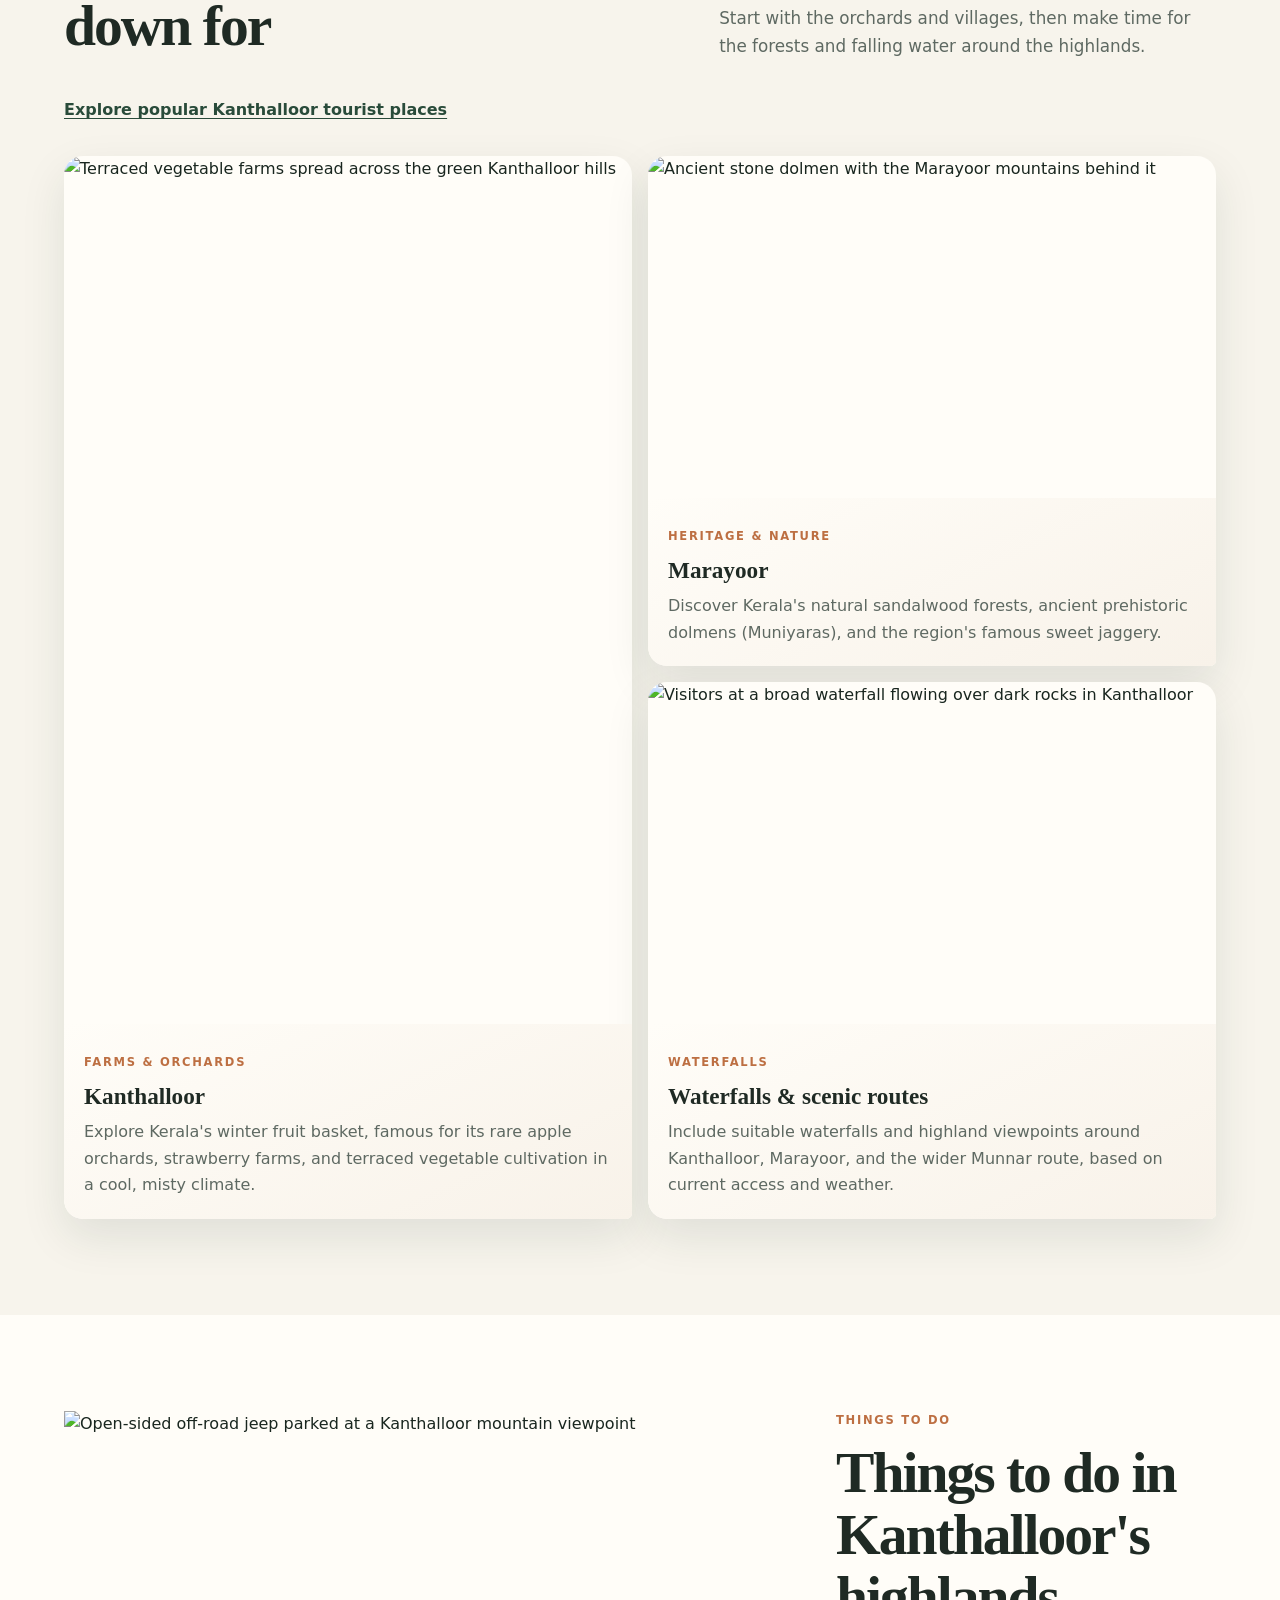
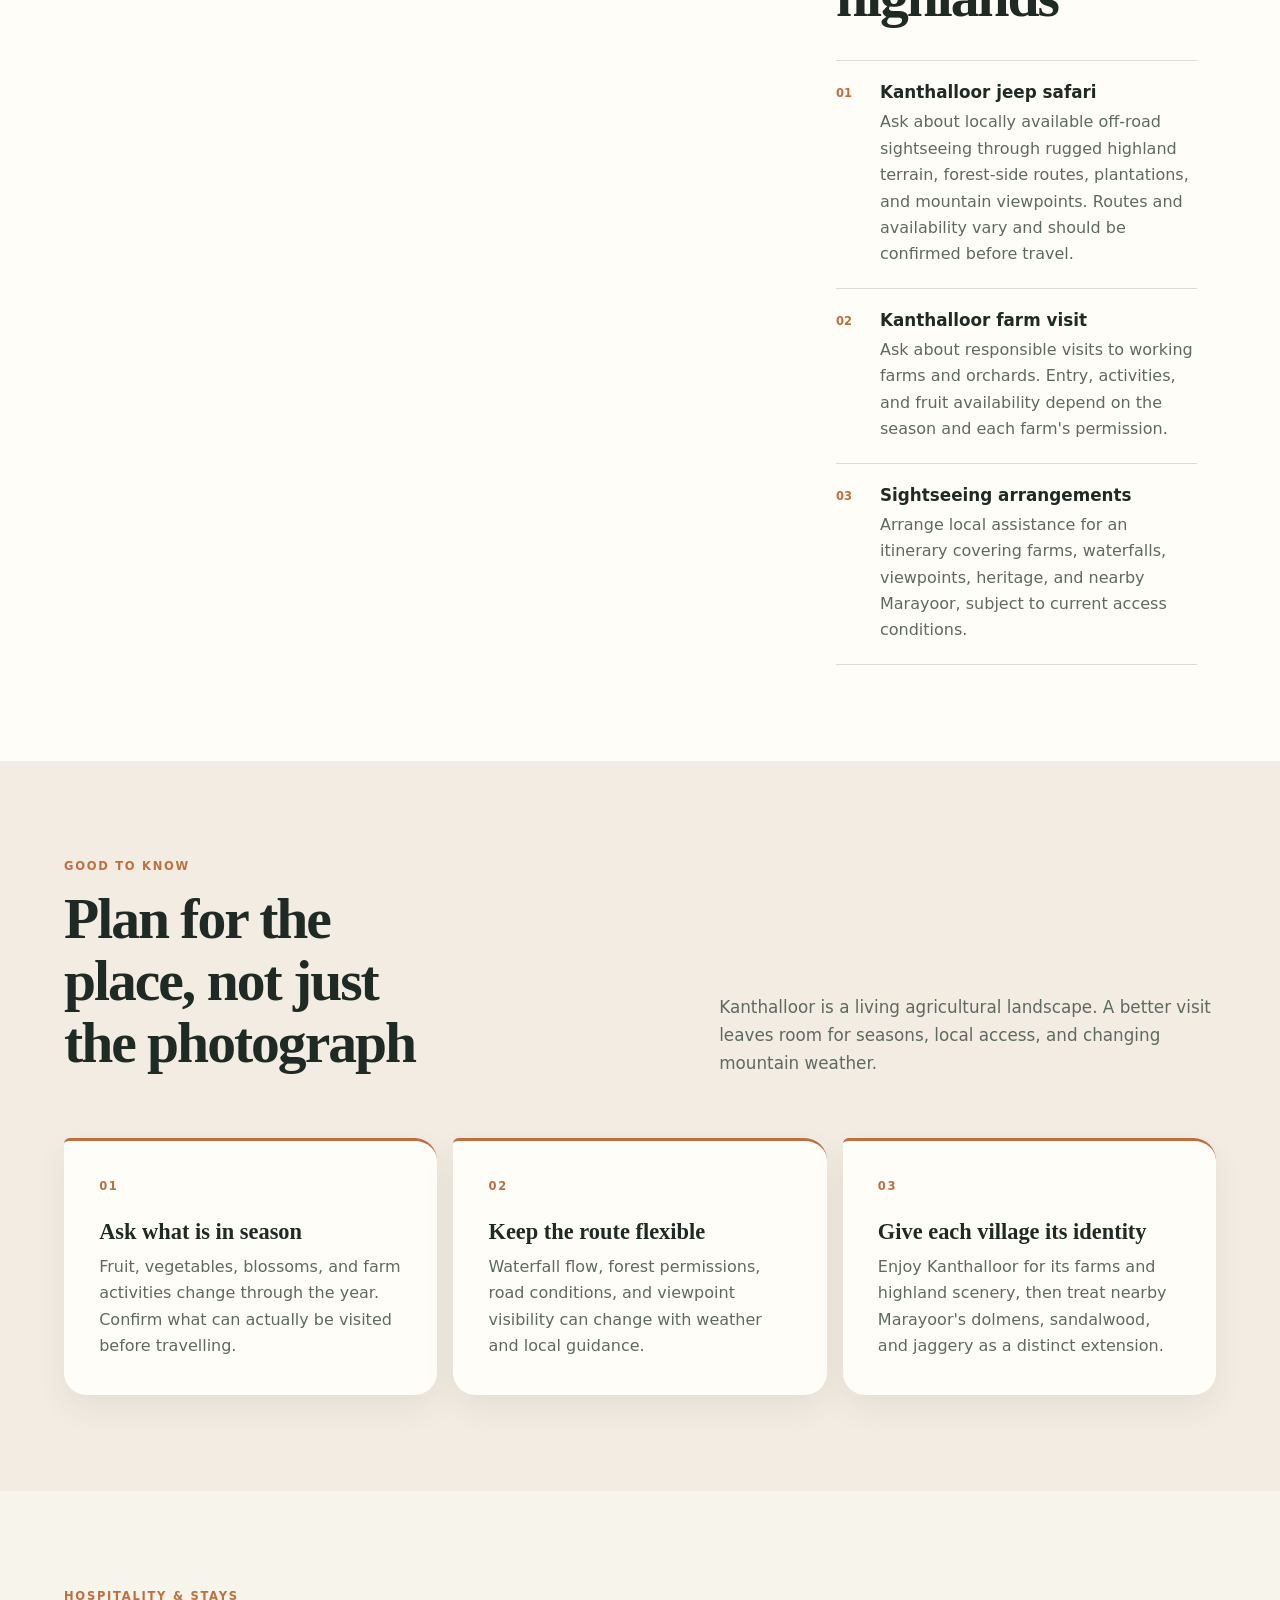
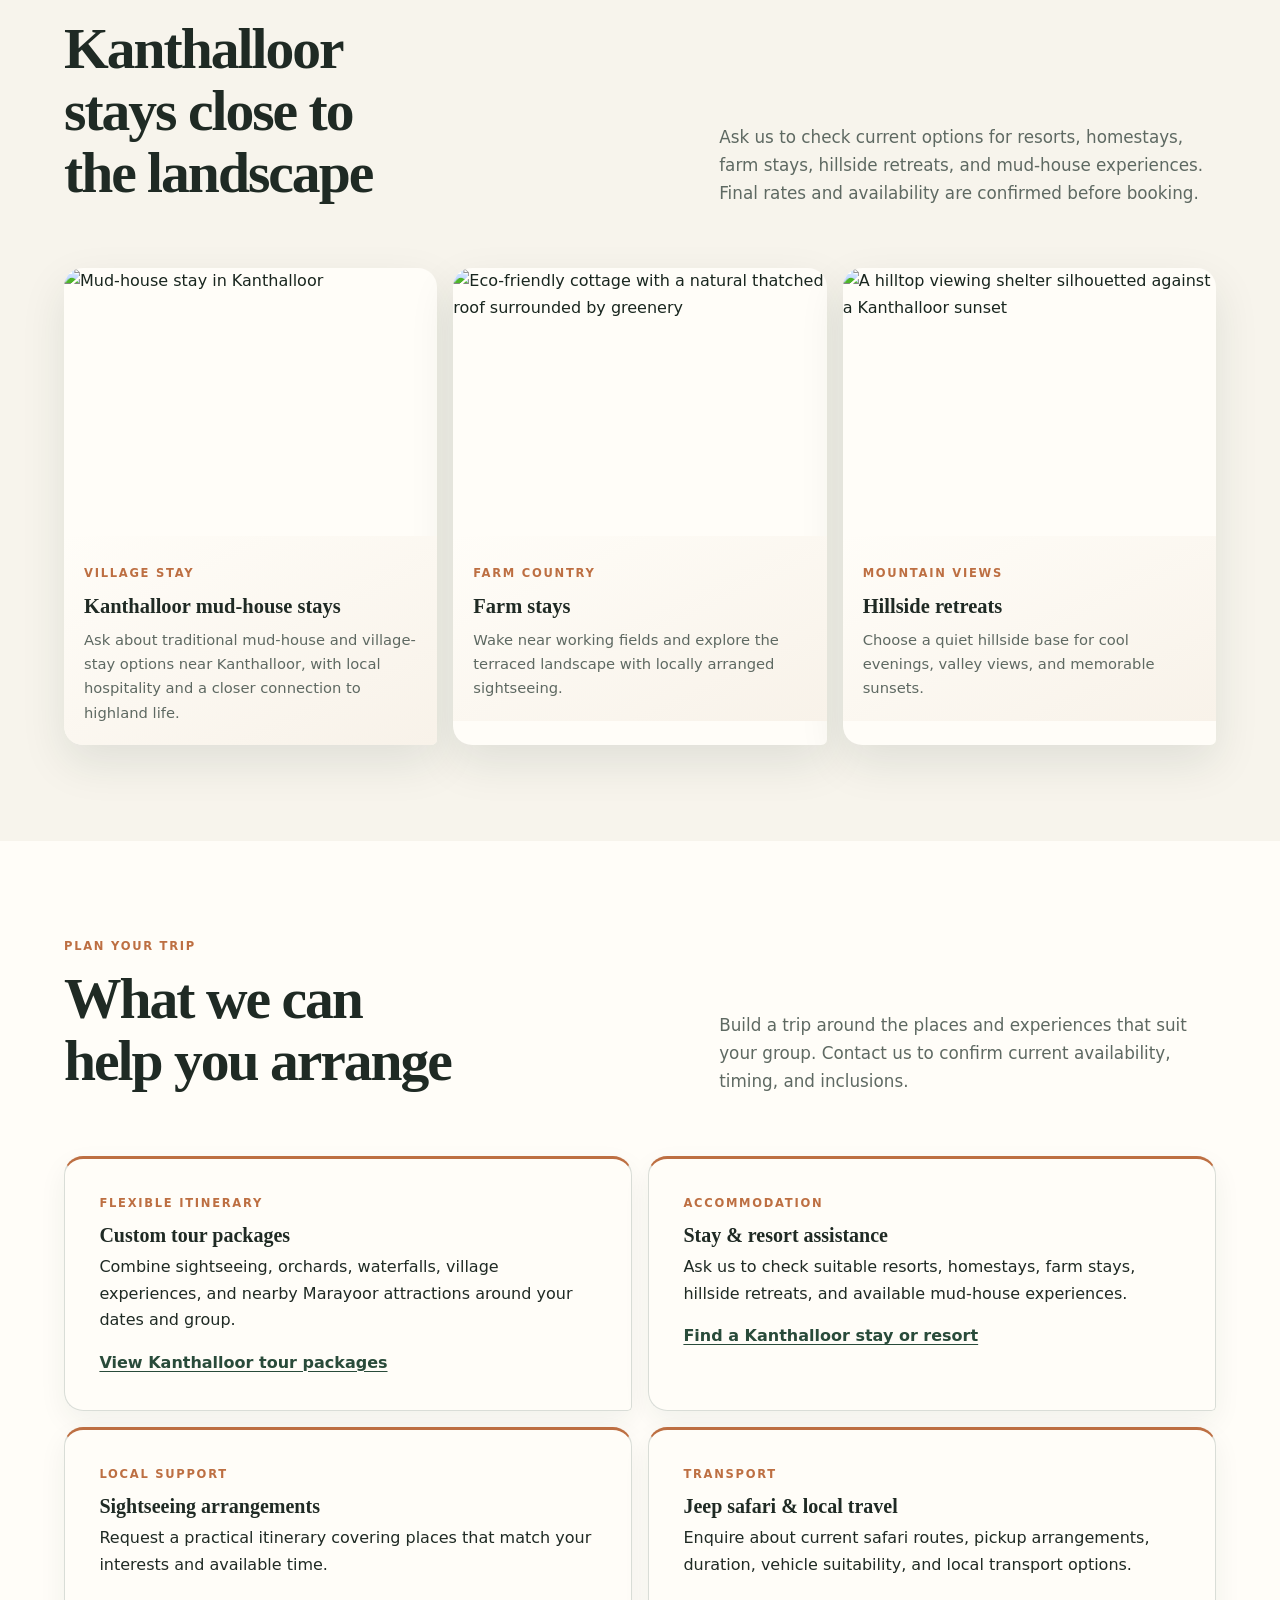
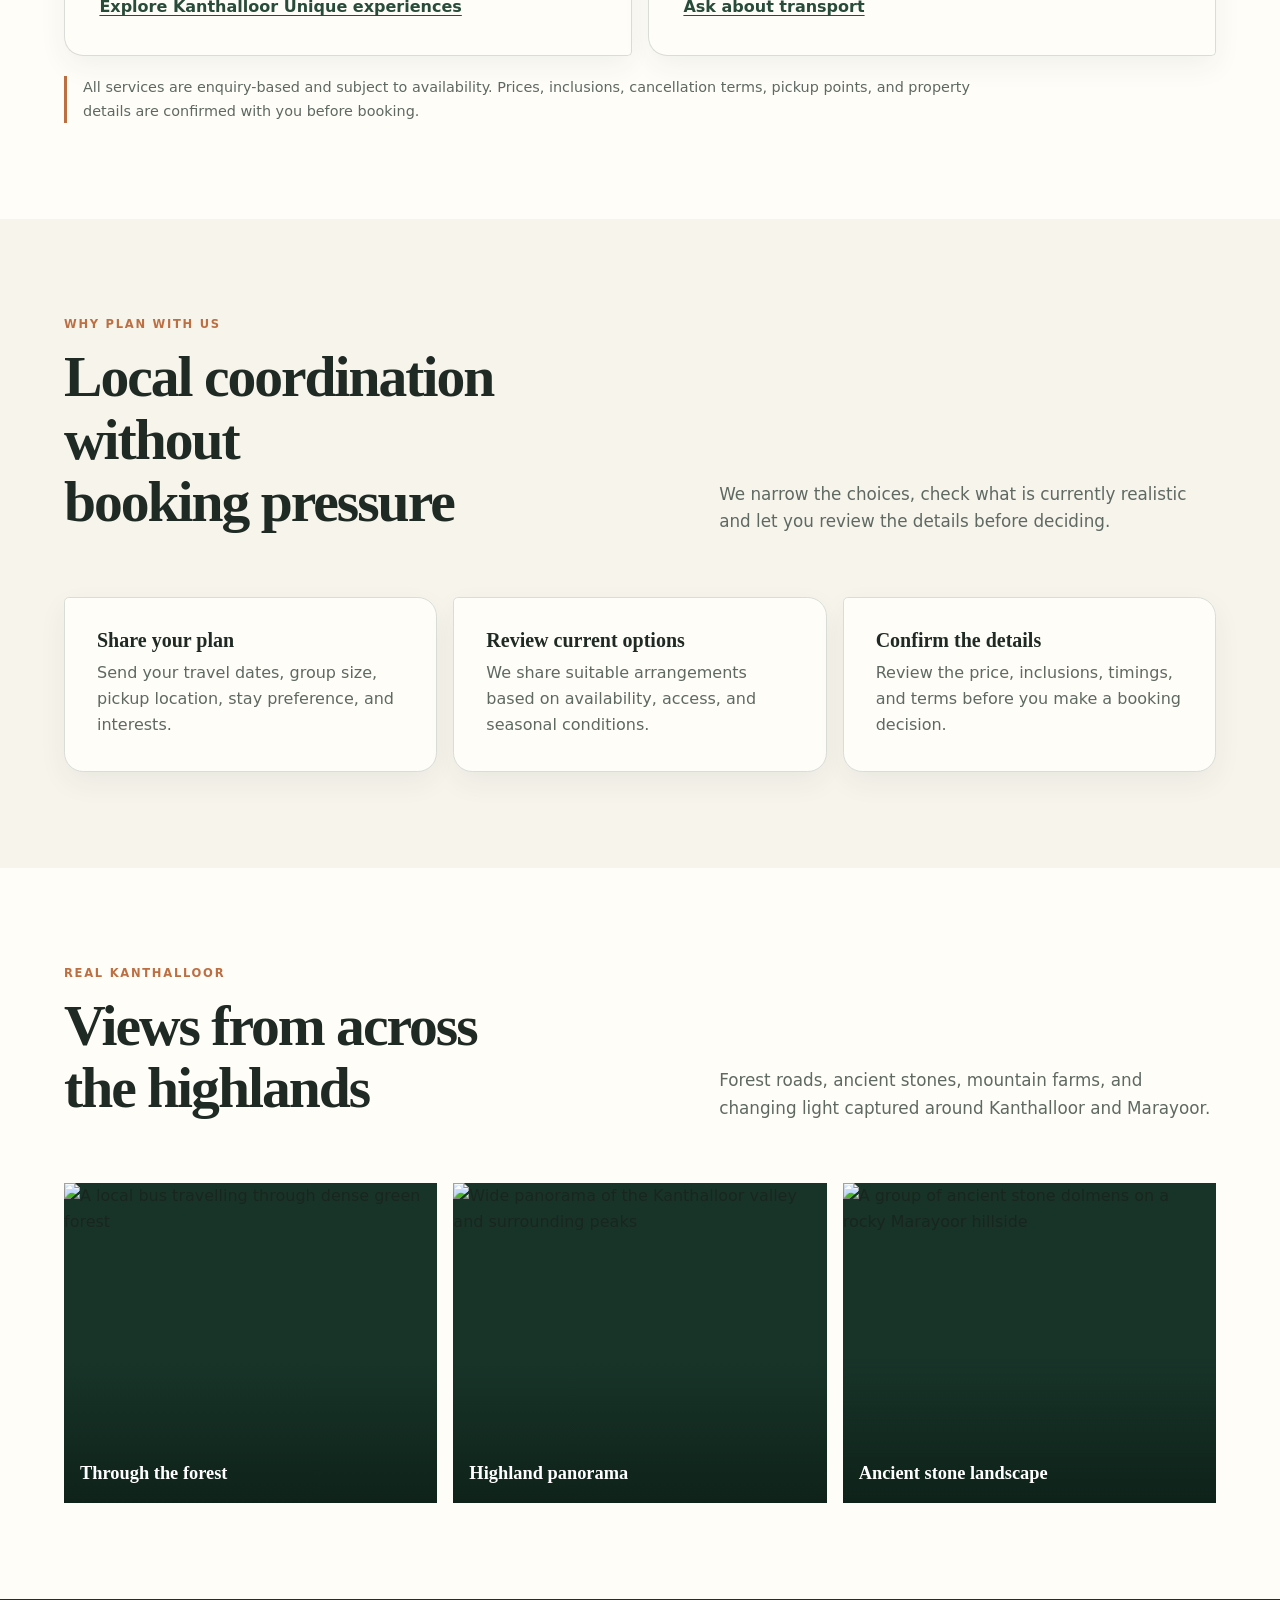
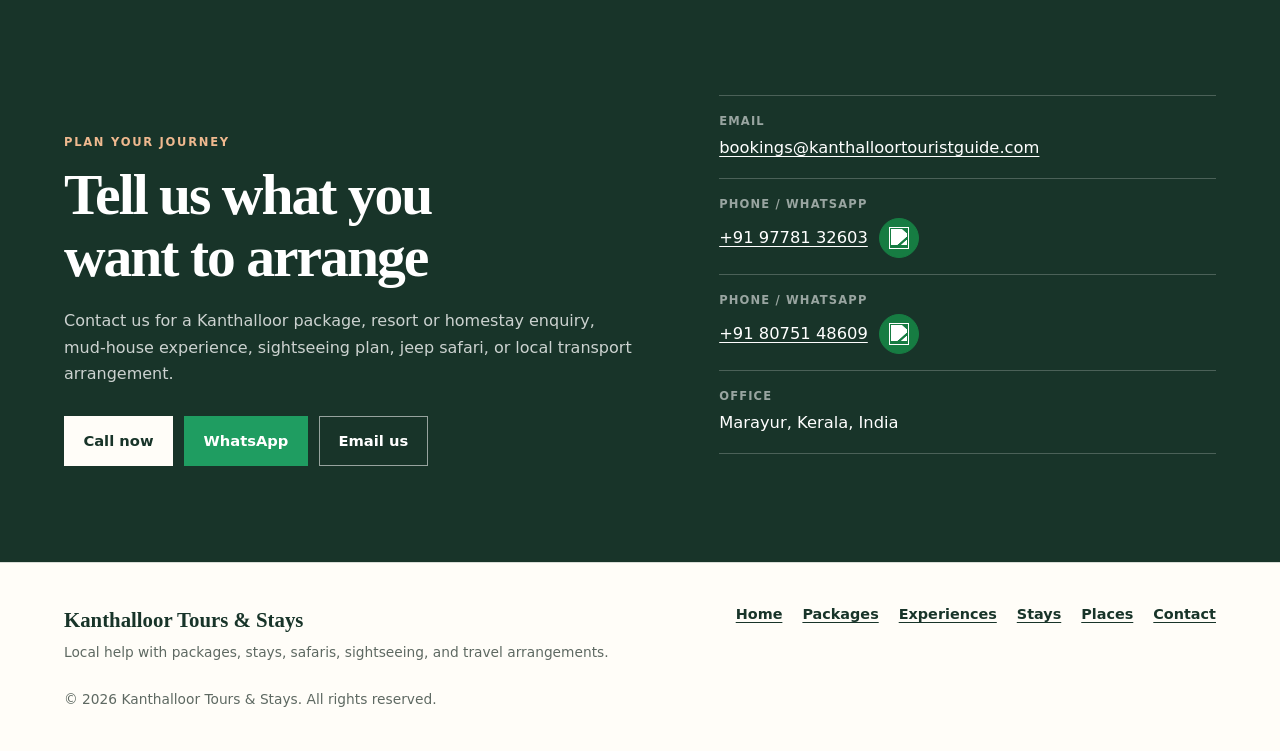
==== commit 40929864: "Optimization" ====
--- a/public/index.html
+++ b/public/index.html
@@ -1,7 +1,8 @@
 <!DOCTYPE html>
 <html lang="en">
 <head>
-    <meta charset="utf-8">
+   <meta charset="utf-8">
+   <title>Kanthalloor Tour Packages &amp; Stays | Resorts &amp; Jeep Safari</title>
     <meta name="viewport" content="width=device-width, initial-scale=1">
     <!-- Google tag (gtag.js) -->
     <script async src="https://www.googletagmanager.com/gtag/js?id=G-DMPG44LXDZ"></script>
@@ -11,7 +12,6 @@
       gtag('js', new Date());
       gtag('config', 'G-DMPG44LXDZ');
     </script>
-    <title>Kanthalloor Tour Packages, Stays, Resorts &amp; Jeep Safari</title>
     <meta name="description" content="Plan Kanthalloor tour packages, stays, sightseeing and jeep safaris. Call or WhatsApp for local travel assistance.">
     <meta name="robots" content="index, follow, max-image-preview:large, max-snippet:-1, max-video-preview:-1">
     <link rel="canonical" href="https://kanthalloortouristguide.com/">
@@ -198,8 +198,7 @@
             <div class="hero-shade" aria-hidden="true"></div>
             <div class="hero-content">
                 <p class="eyebrow">Kerala highlands · Local trip planning</p>
-                <h1 id="hero-title">Discover Kanthalloor with local help at every step</h1>
-                <p>Explore farms, waterfalls, mountain scenery and nearby heritage. We help you shape a realistic trip, find a suitable stay and coordinate local travel before you decide.</p>
+                <h1 id="hero-title">Kanthalloor Tour Packages, Stays &amp; Local Sightseeing</h1>                <p>Explore farms, waterfalls, mountain scenery and nearby heritage. We help you shape a realistic trip, find a suitable stay and coordinate local travel before you decide.</p>
                 <div class="hero-actions">
                     <a class="button button-primary" href="https://wa.me/919778132603?text=Hello%2C%20I%27d%20like%20local%20help%20planning%20a%20Kanthalloor%20trip.%20My%20travel%20dates%20are%3A%20.%20We%20are%3A%20.%20We%20need%20help%20with%3A%20." target="_blank" rel="noopener noreferrer">Discuss my trip</a>
                     <a class="button button-quiet" href="places-to-visit-in-kanthalloor.html">Explore places</a>
@@ -262,7 +261,7 @@
                     </div>
                     <p>Start with the orchards and villages, then make time for the forests and falling water around the highlands.</p>
                 </div>
-                <p class="section-cta"><a href="places-to-visit-in-kanthalloor.html">See all places to visit in Kanthalloor</a></p>
+                <p class="section-cta"><a href="places-to-visit-in-kanthalloor.html">Explore popular Kanthalloor tourist places</a></p>
                 <div class="place-grid">
                     <article class="place-card place-card-featured">
                         <img src="assets/images/kanthalloor-terraced-farms.webp" srcset="assets/images/kanthalloor-terraced-farms-640.webp 640w, assets/images/kanthalloor-terraced-farms.webp 1280w" sizes="(max-width: 41.99rem) calc(100vw - 2rem), (max-width: 72rem) calc(50vw - 2rem), 35rem" width="1711" height="866" alt="Terraced vegetable farms spread across the green Kanthalloor hills" loading="lazy" decoding="async">
@@ -337,7 +336,7 @@
                 </div>
                 <div class="stay-list">
                     <article class="stay-item">
-                        <img src="assets/images/kanthalloor-mud-house-v2.webp" srcset="assets/images/kanthalloor-mud-house-v2-640.webp 640w, assets/images/kanthalloor-mud-house-v2.webp 1536w" sizes="(max-width: 41.99rem) calc(100vw - 2rem), (max-width: 72rem) calc(33vw - 1rem), 23rem" width="1536" height="1024" alt="Traditional mud house beneath fruit trees in the misty Kanthalloor hills" loading="lazy" decoding="async">
+                        <img src="assets/images/kanthalloor-mud-house-v2.webp" srcset="assets/images/kanthalloor-mud-house-v2-640.webp 640w, assets/images/kanthalloor-mud-house-v2.webp 1536w" sizes="(max-width: 41.99rem) calc(100vw - 2rem), (max-width: 72rem) calc(33vw - 1rem), 23rem" width="1536" height="1024" alt="Mud-house stay in Kanthalloor" loading="lazy" decoding="async">
                         <div><p class="card-label">Village stay</p><h3>Kanthalloor mud-house stays</h3><p>Ask about traditional mud-house and village-stay options near Kanthalloor, with local hospitality and a closer connection to highland life.</p></div>
                     </article>
                     <article class="stay-item">
@@ -351,7 +350,6 @@
                 </div>
             </div>
         </section>
-
         <section class="section" id="packages" aria-labelledby="packages-title">
             <div class="content-shell">
                 <div class="section-heading compact-heading">
@@ -362,9 +360,9 @@
                     <p>Build a trip around the places and experiences that suit your group. Contact us to confirm current availability, timing, and inclusions.</p>
                 </div>
                 <div class="service-grid">
-                    <article class="service-card"><span>01</span><div><p class="card-label">Flexible itinerary</p><h3>Custom tour packages</h3><p>Combine sightseeing, orchards, waterfalls, village experiences, and nearby Marayoor attractions around your dates and group.</p><a class="guide-text-link" href="kanthalloor-packages.html">Explore packages</a></div></article>
-                    <article class="service-card"><span>02</span><div><p class="card-label">Accommodation</p><h3>Stay &amp; resort assistance</h3><p>Ask us to check suitable resorts, homestays, farm stays, hillside retreats, and available mud-house experiences.</p><a class="guide-text-link" href="kanthalloor-stays.html">Explore stays</a></div></article>
-                    <article class="service-card"><span>03</span><div><p class="card-label">Local support</p><h3>Sightseeing arrangements</h3><p>Request a practical itinerary covering places that match your interests and available time.</p><a class="guide-text-link" href="kanthalloor-experiences.html">Explore experiences</a></div></article>
+                    <article class="service-card"><span>01</span><div><p class="card-label">Flexible itinerary</p><h3>Custom tour packages</h3><p>Combine sightseeing, orchards, waterfalls, village experiences, and nearby Marayoor attractions around your dates and group.</p><a class="guide-text-link" href="kanthalloor-packages.html">View Kanthalloor tour packages</a></div></article>
+                    <article class="service-card"><span>02</span><div><p class="card-label">Accommodation</p><h3>Stay &amp; resort assistance</h3><p>Ask us to check suitable resorts, homestays, farm stays, hillside retreats, and available mud-house experiences.</p><a class="guide-text-link" href="kanthalloor-stays.html">Find a Kanthalloor stay or resort</a></div></article>
+                    <article class="service-card"><span>03</span><div><p class="card-label">Local support</p><h3>Sightseeing arrangements</h3><p>Request a practical itinerary covering places that match your interests and available time.</p><a class="guide-text-link" href="kanthalloor-experiences.html">Explore Kanthalloor Unique experiences</a></div></article>
                     <article class="service-card"><span>04</span><div><p class="card-label">Transport</p><h3>Jeep safari &amp; local travel</h3><p>Enquire about current safari routes, pickup arrangements, duration, vehicle suitability, and local transport options.</p><a class="guide-text-link" href="https://wa.me/919778132603?text=Hello%2C%20I%27d%20like%20to%20ask%20about%20Kanthalloor%20jeep%20or%20local%20transport%20options.%20My%20dates%20and%20group%20size%20are%3A%20" target="_blank" rel="noopener noreferrer">Ask about transport</a></div></article>
                 </div>
                 <p class="service-note">All services are enquiry-based and subject to availability. Prices, inclusions, cancellation terms, pickup points, and property details are confirmed with you before booking.</p>
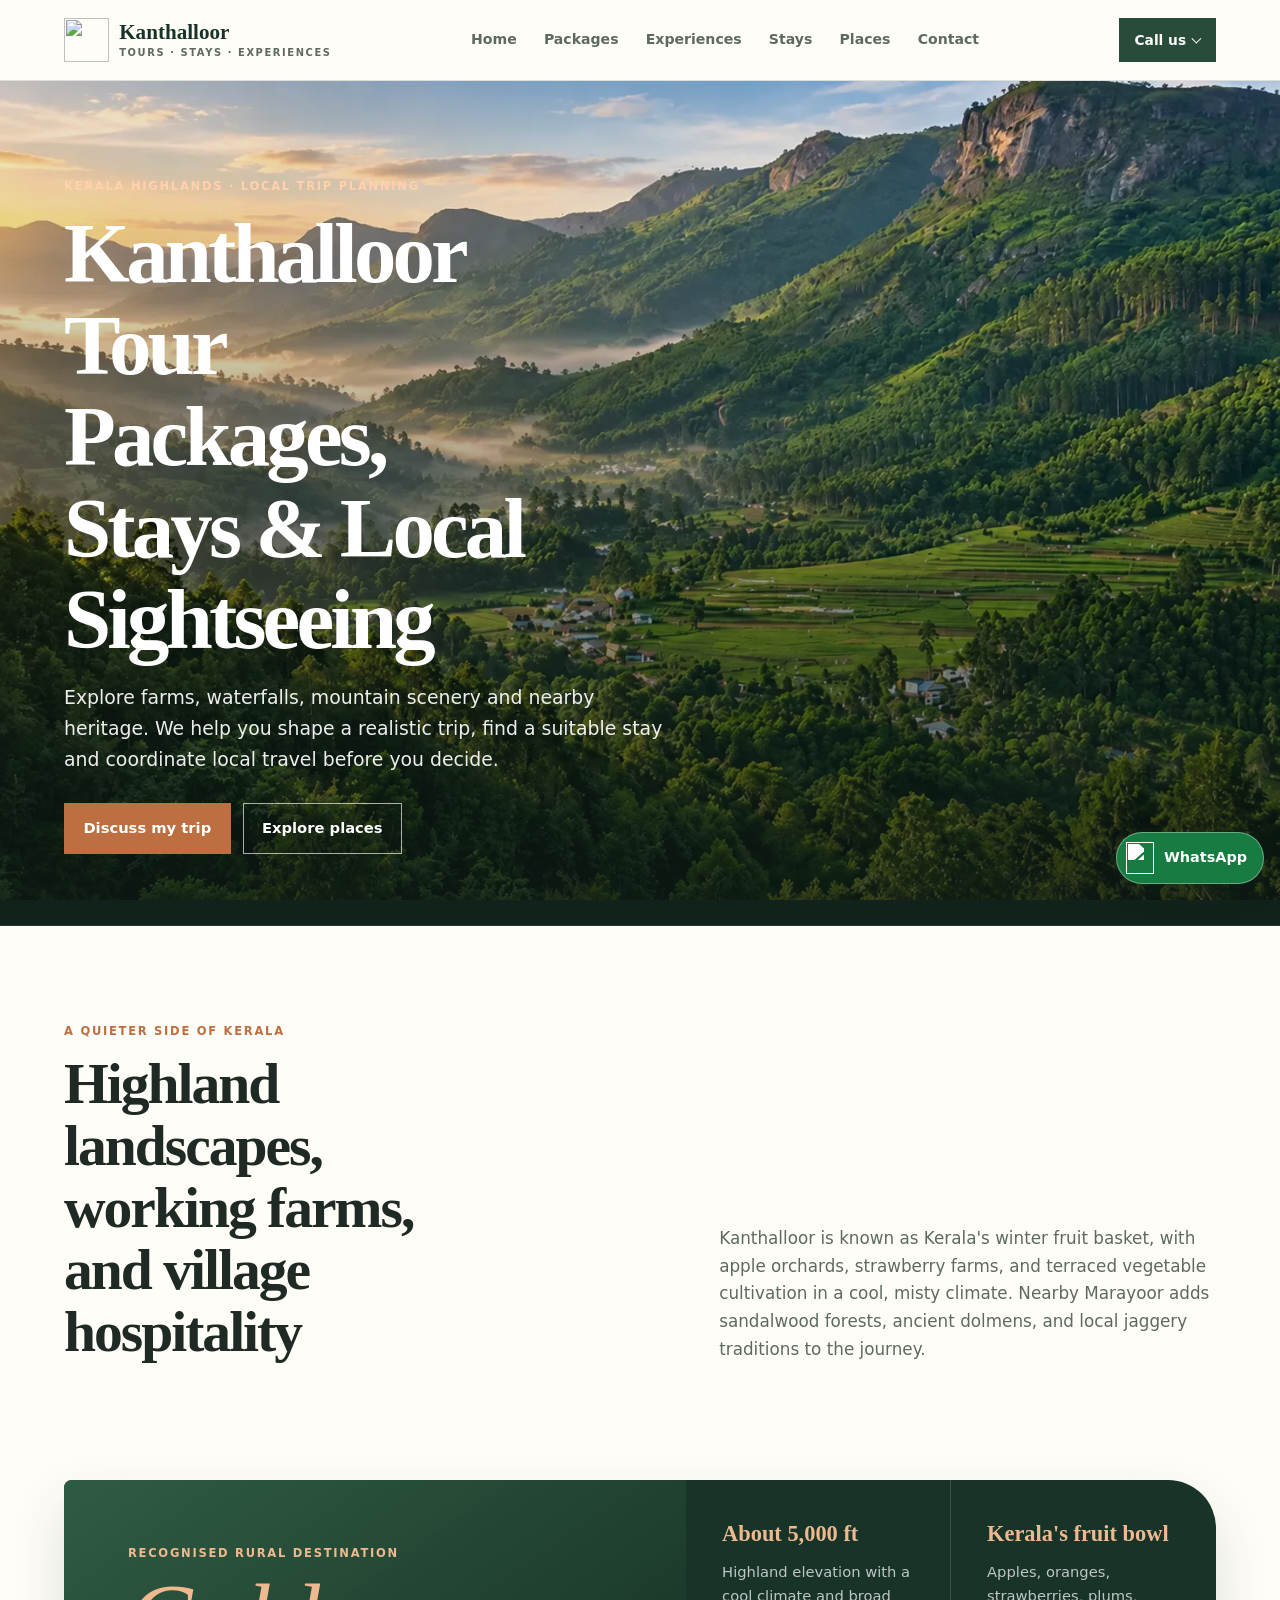
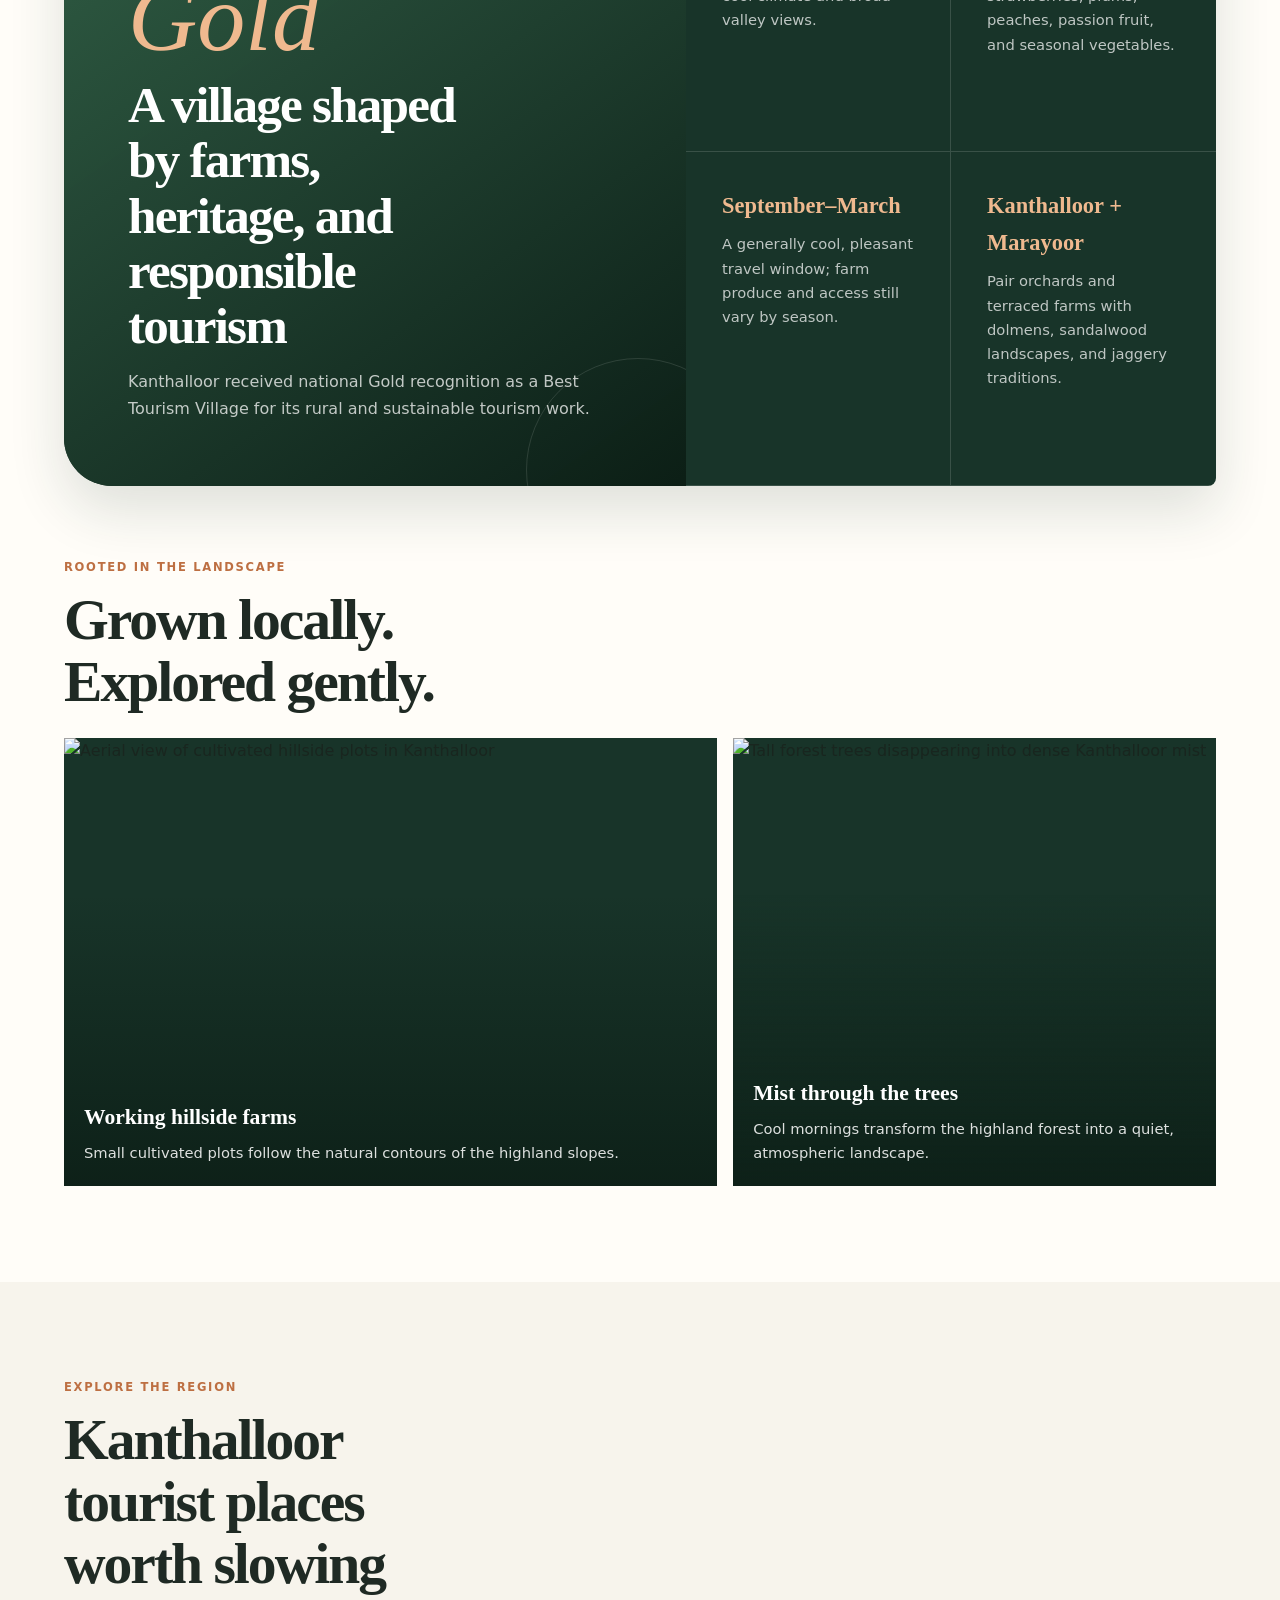
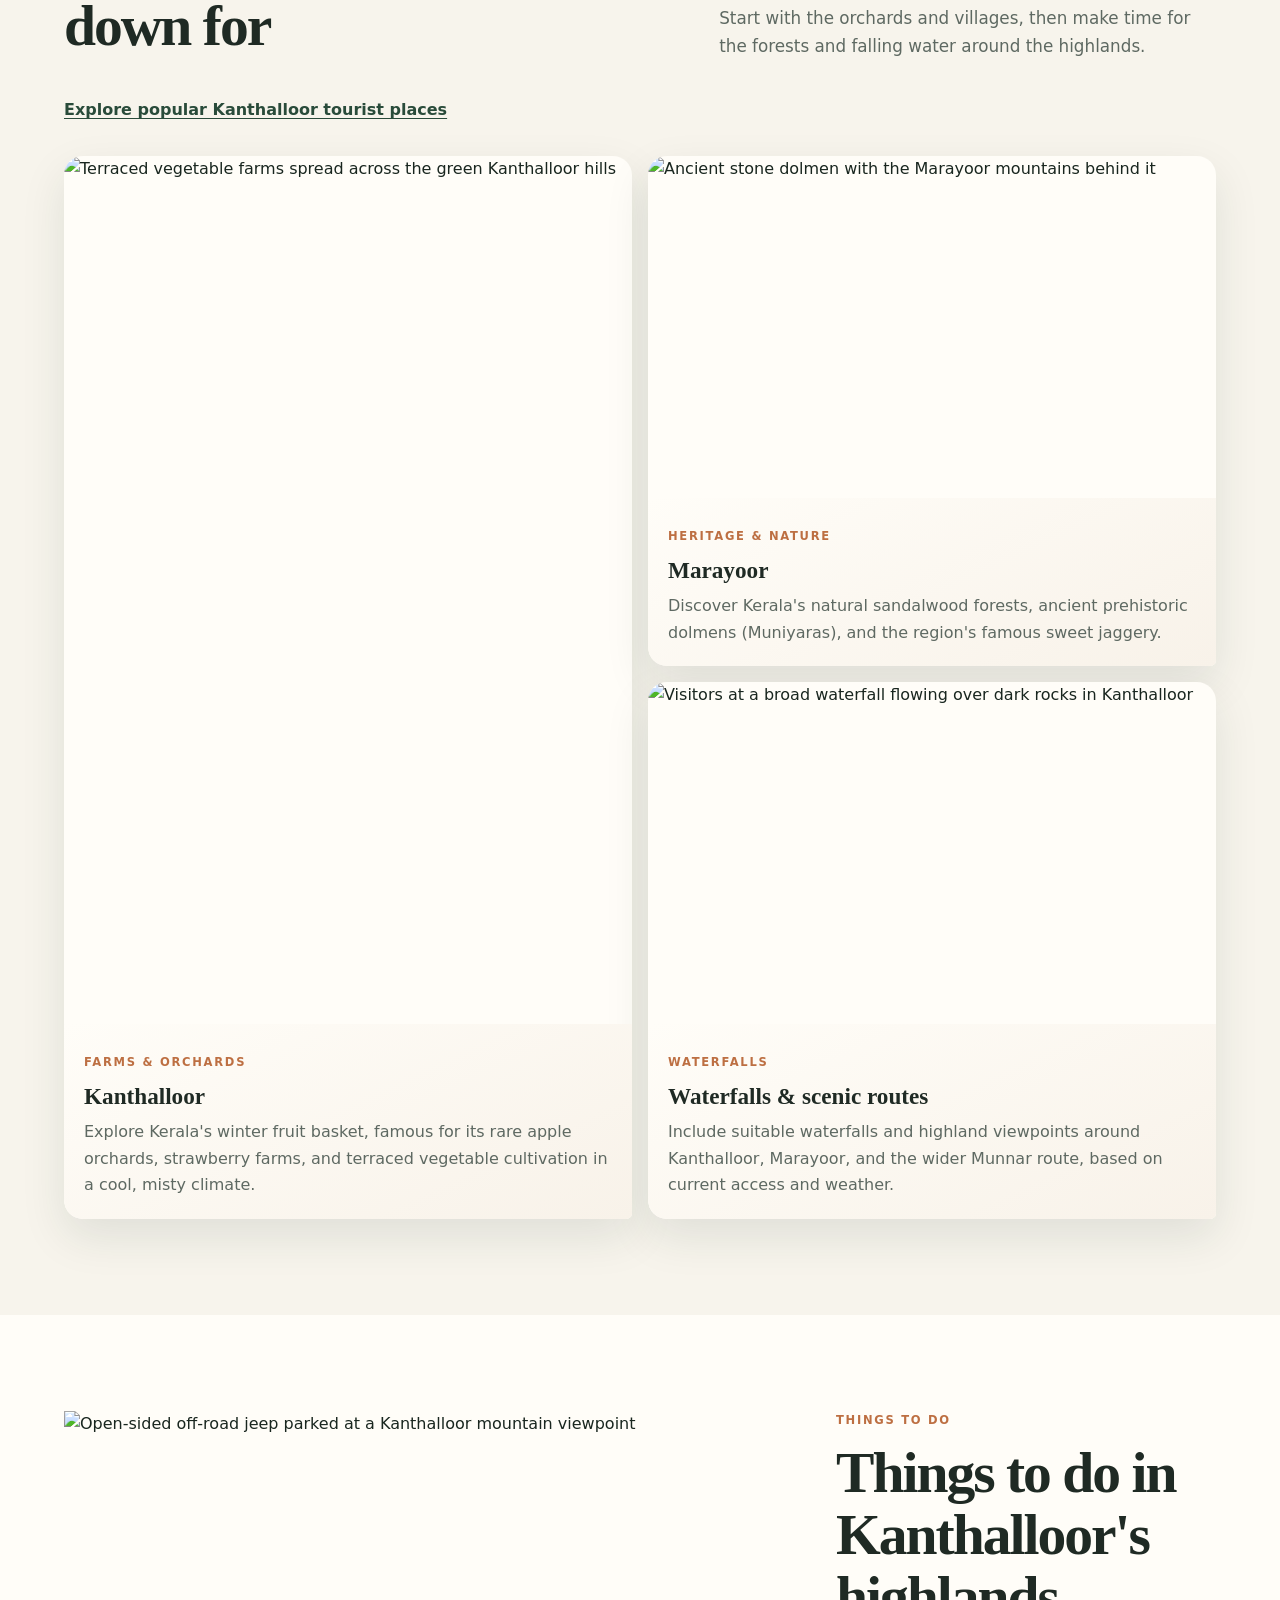
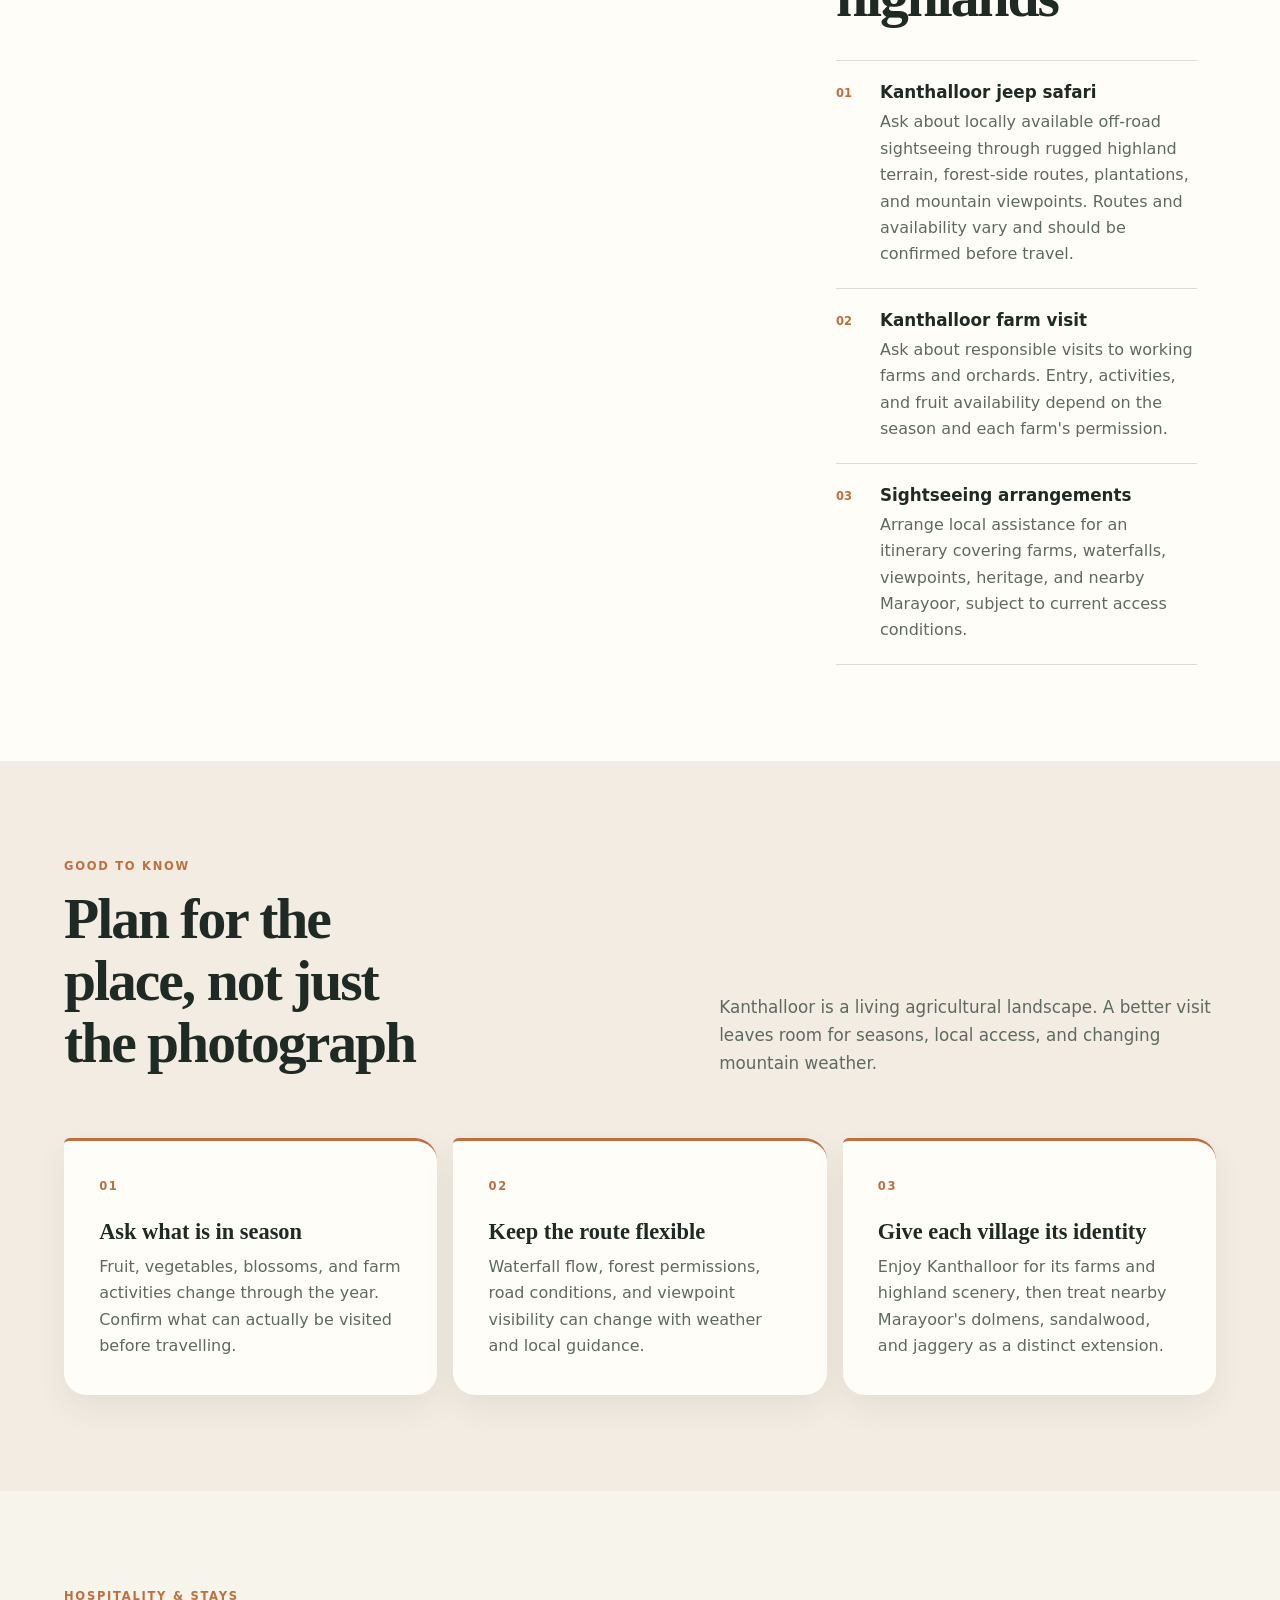
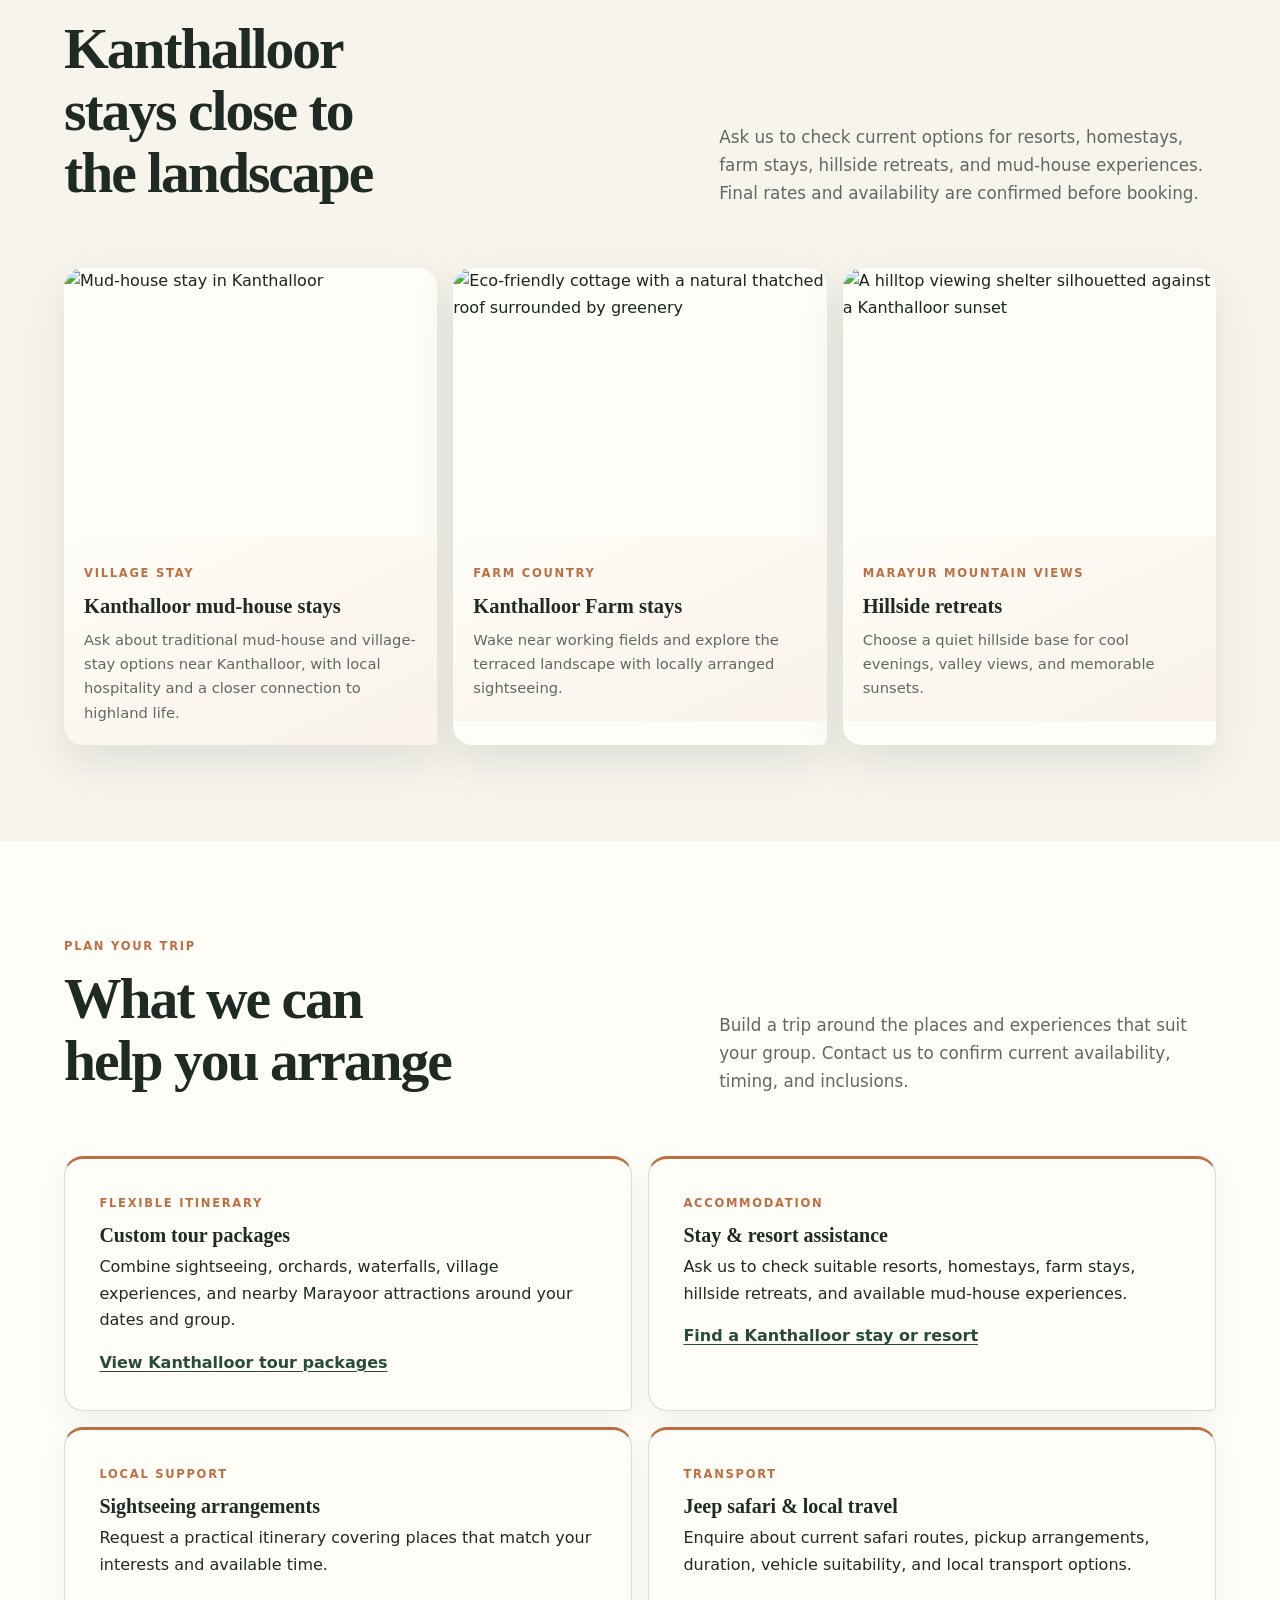
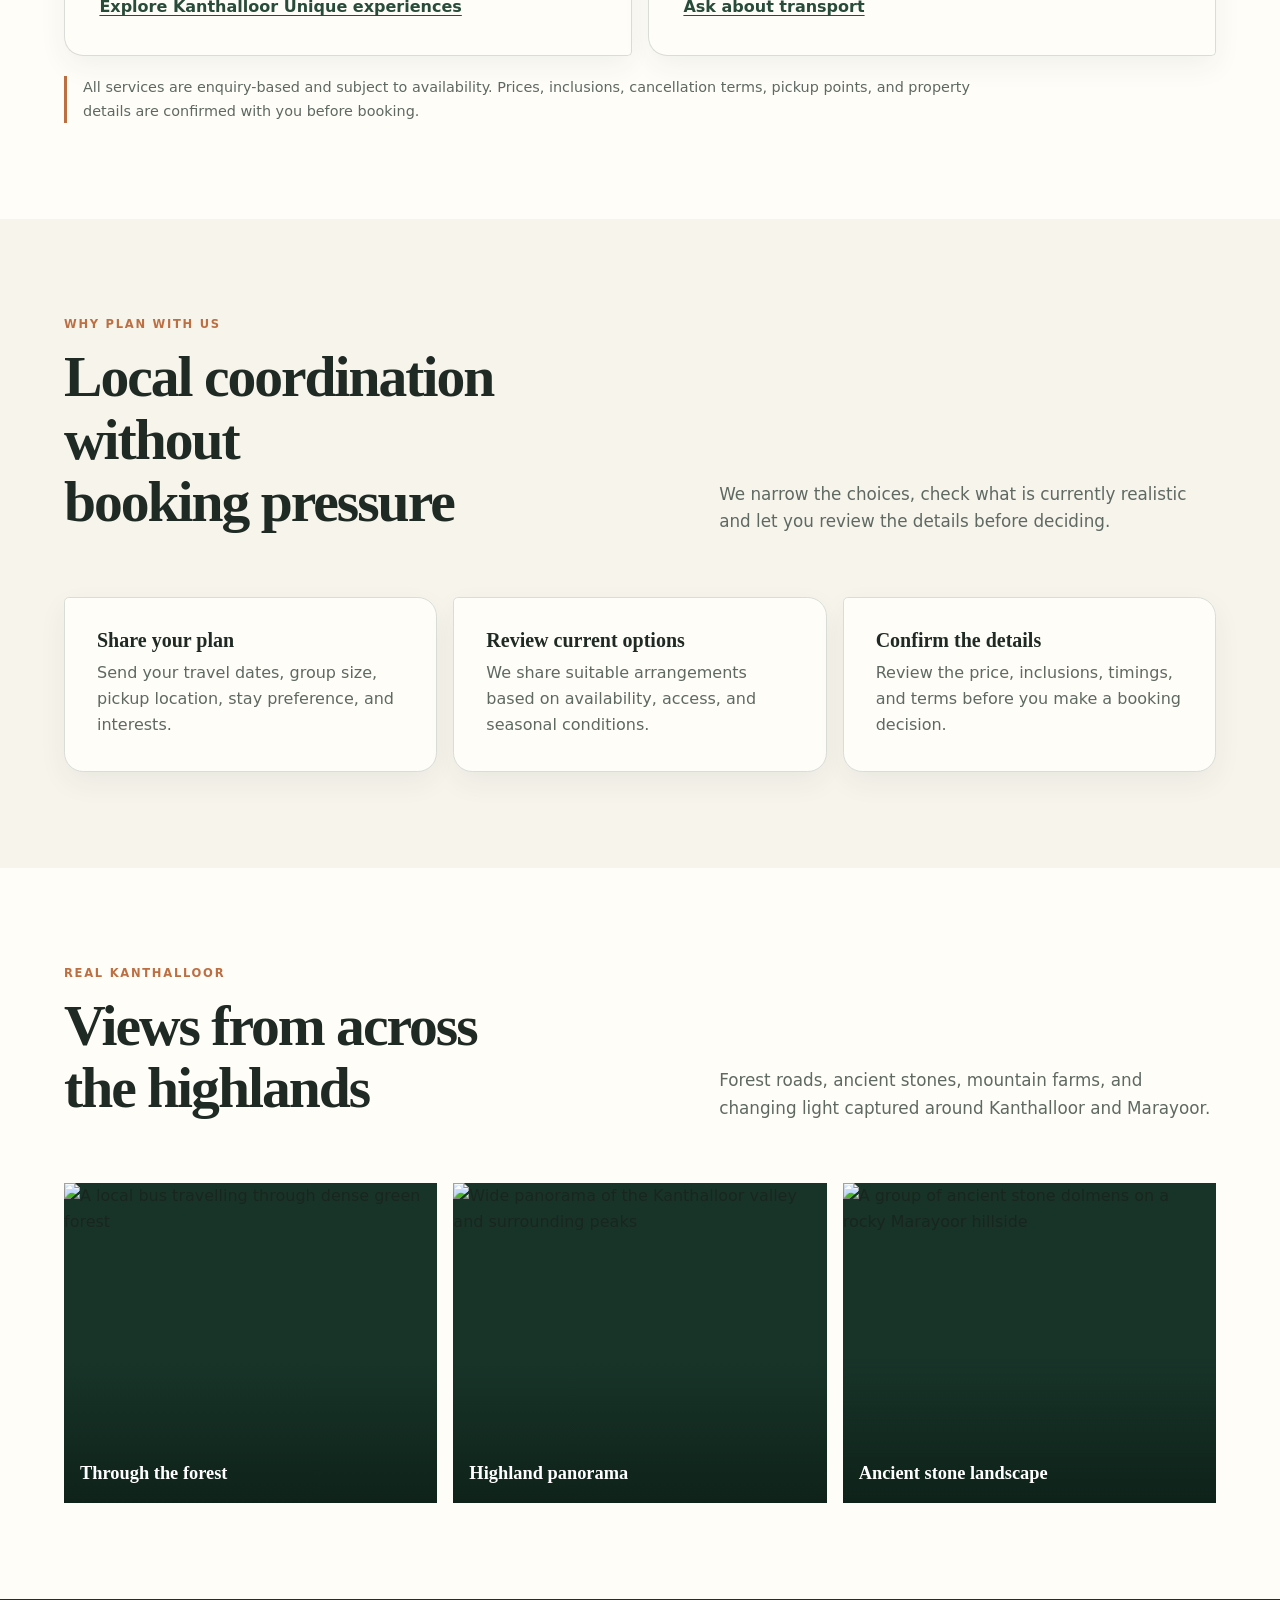
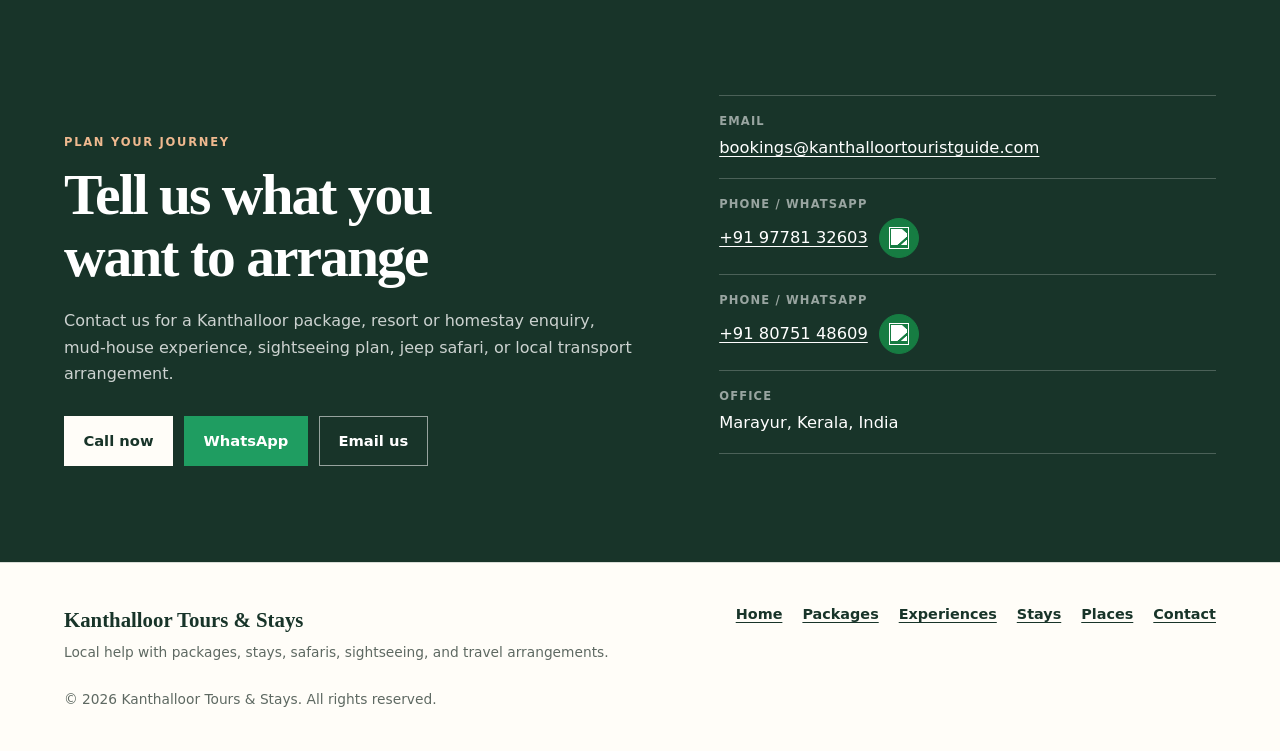
==== commit d6b68f69: "SEO" ====
--- a/public/index.html
+++ b/public/index.html
@@ -341,11 +341,11 @@
                     </article>
                     <article class="stay-item">
                         <img src="assets/images/eco-cottage-stay.webp" srcset="assets/images/eco-cottage-stay-640.webp 640w, assets/images/eco-cottage-stay.webp 1200w" sizes="(max-width: 41.99rem) calc(100vw - 2rem), (max-width: 72rem) calc(33vw - 1rem), 23rem" width="1200" height="900" alt="Eco-friendly cottage with a natural thatched roof surrounded by greenery" loading="lazy" decoding="async">
-                        <div><p class="card-label">Farm country</p><h3>Farm stays</h3><p>Wake near working fields and explore the terraced landscape with locally arranged sightseeing.</p></div>
+                        <div><p class="card-label">Farm country</p><h3>Kanthalloor Farm stays</h3><p>Wake near working fields and explore the terraced landscape with locally arranged sightseeing.</p></div>
                     </article>
                     <article class="stay-item">
                         <img src="assets/images/kanthalloor-sunset-viewpoint.webp" srcset="assets/images/kanthalloor-sunset-viewpoint-640.webp 640w, assets/images/kanthalloor-sunset-viewpoint.webp 1800w" sizes="(max-width: 41.99rem) calc(100vw - 2rem), (max-width: 72rem) calc(33vw - 1rem), 23rem" width="1800" height="836" alt="A hilltop viewing shelter silhouetted against a Kanthalloor sunset" loading="lazy" decoding="async">
-                        <div><p class="card-label">Mountain views</p><h3>Hillside retreats</h3><p>Choose a quiet hillside base for cool evenings, valley views, and memorable sunsets.</p></div>
+                        <div><p class="card-label">Marayur Mountain views</p><h3>Hillside retreats</h3><p>Choose a quiet hillside base for cool evenings, valley views, and memorable sunsets.</p></div>
                     </article>
                 </div>
             </div>
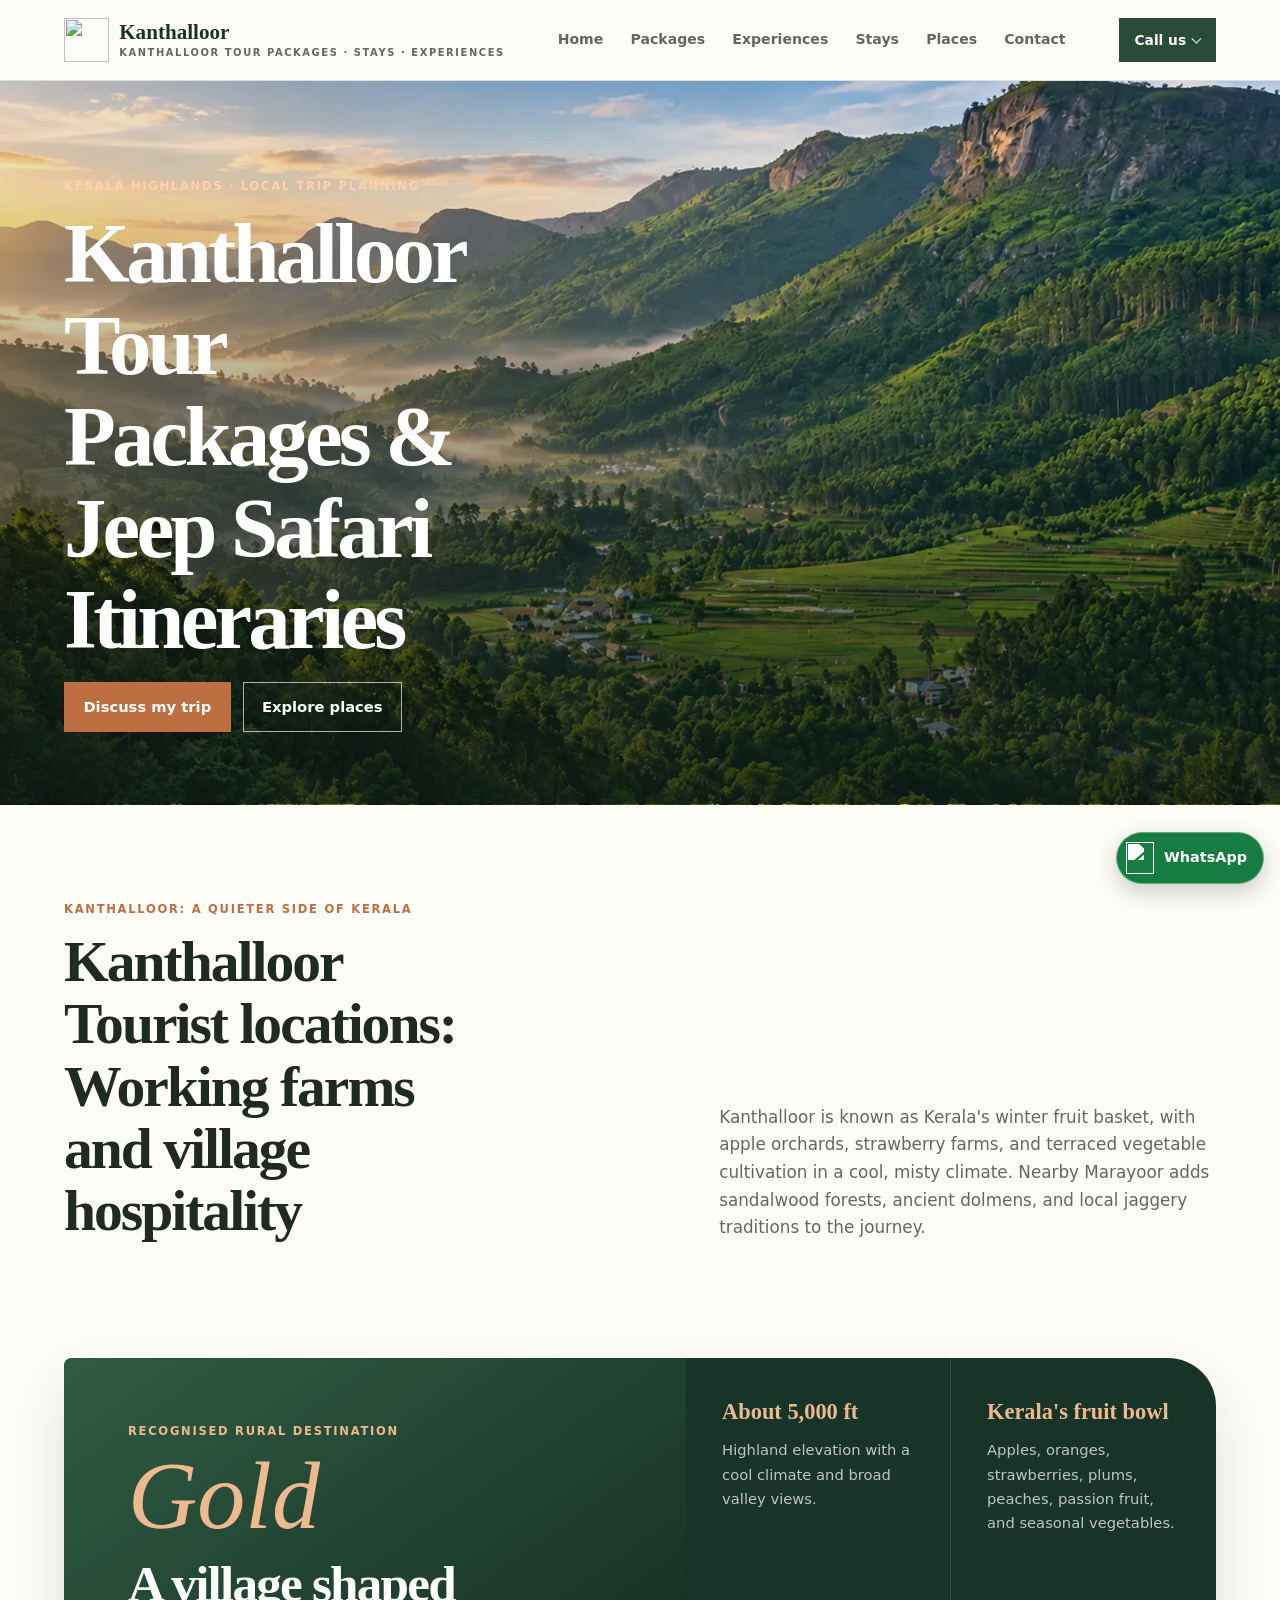
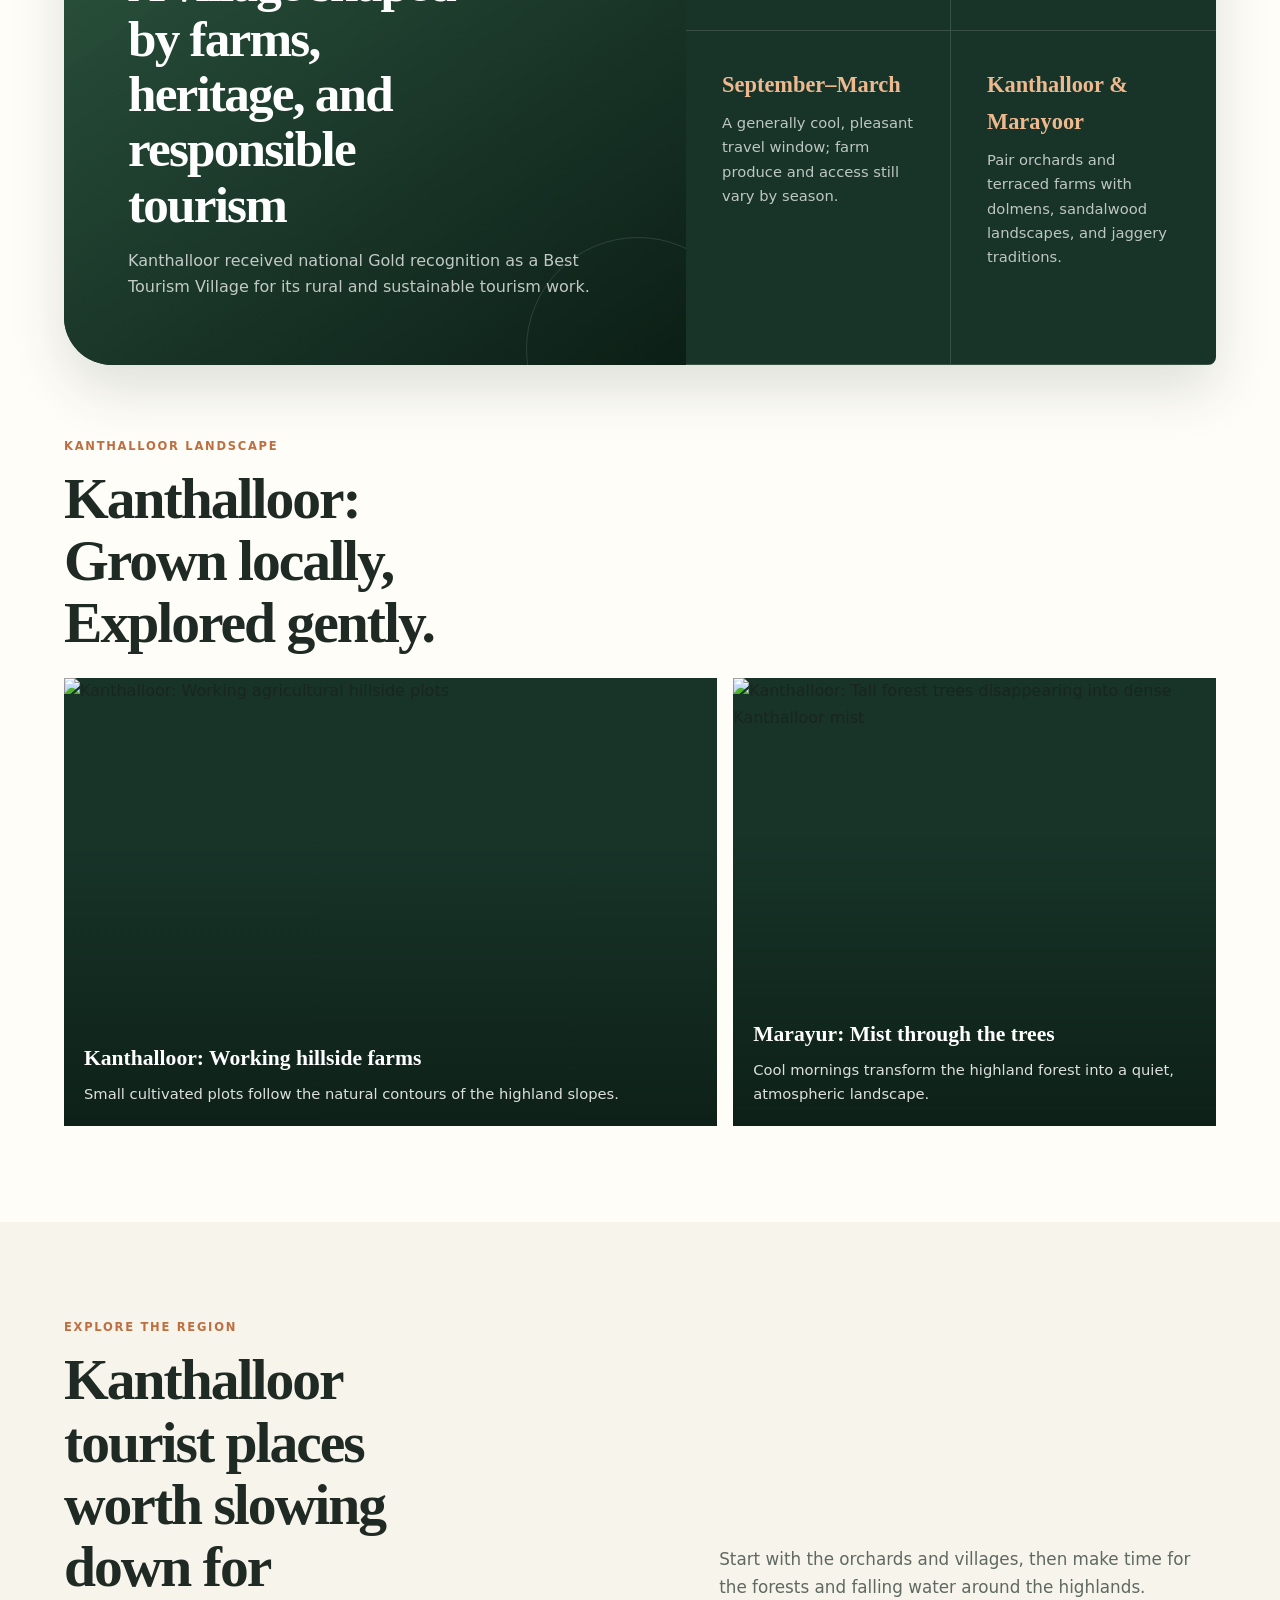
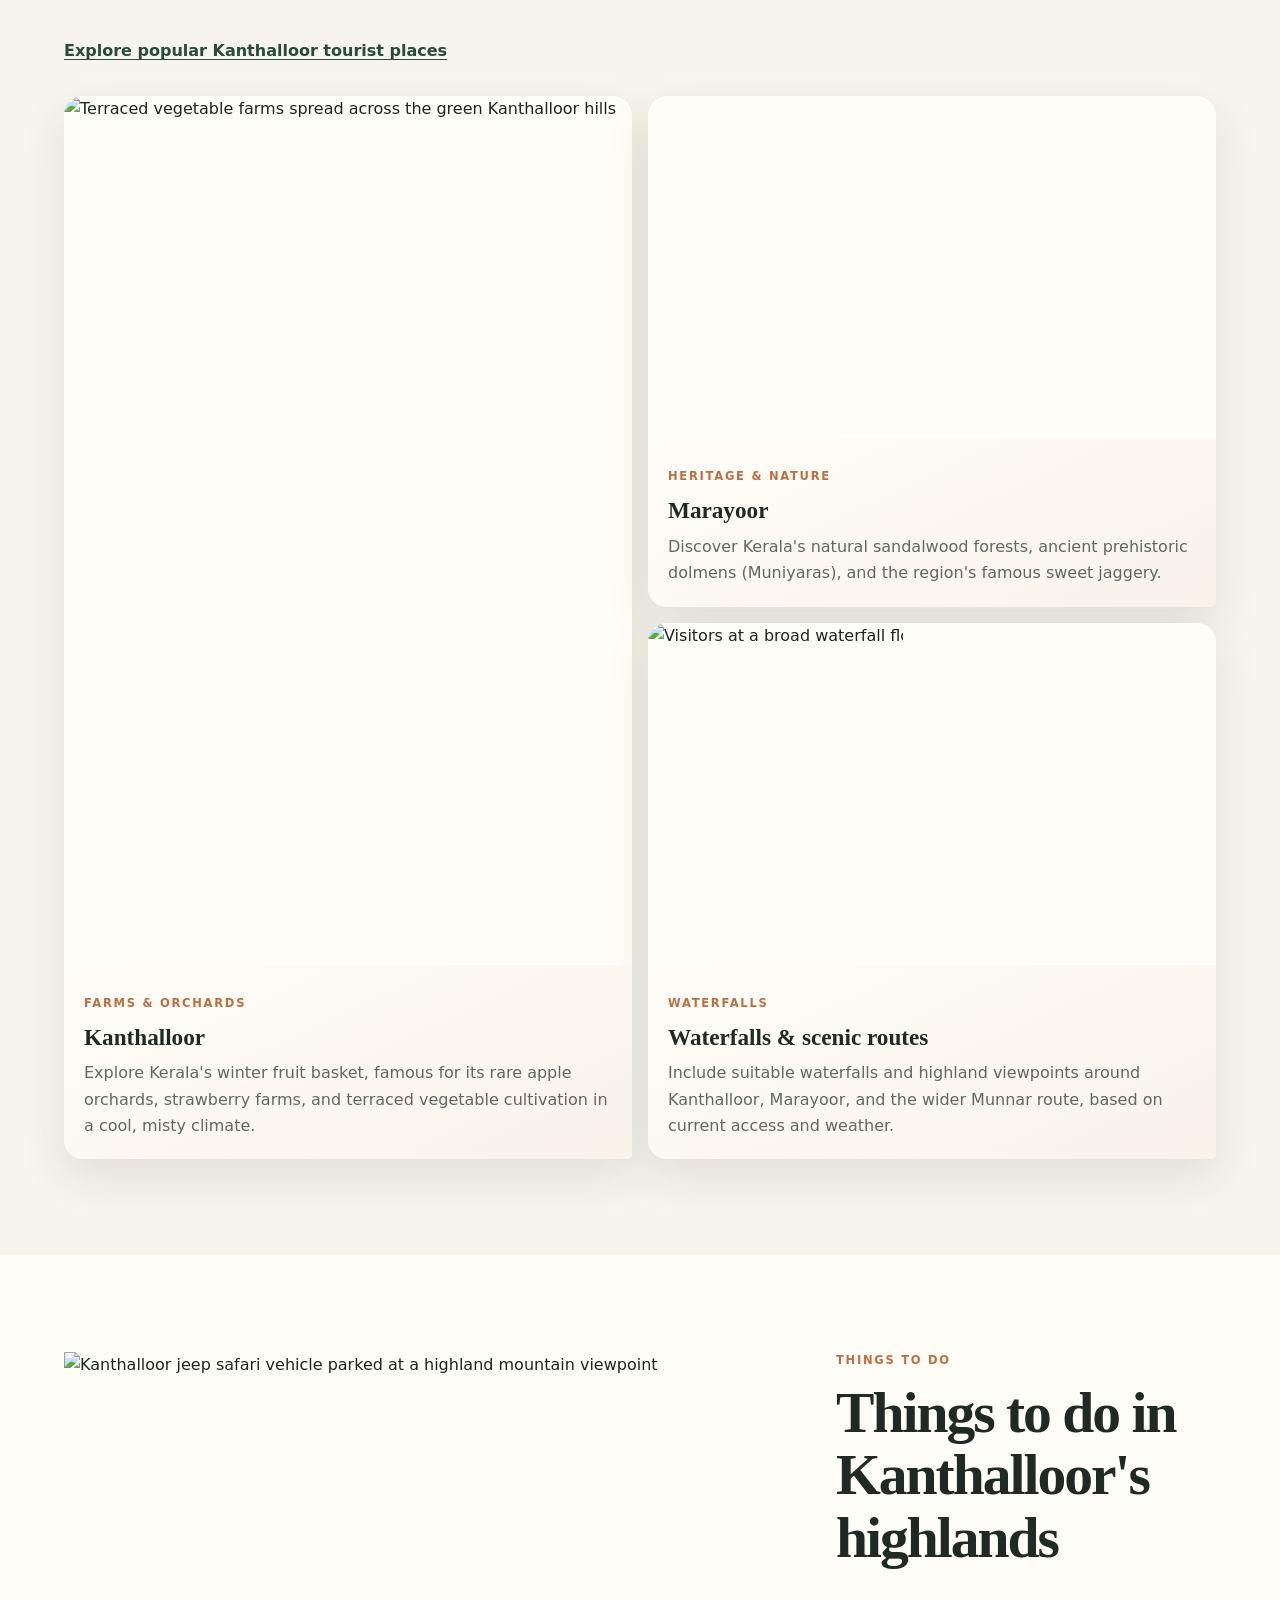
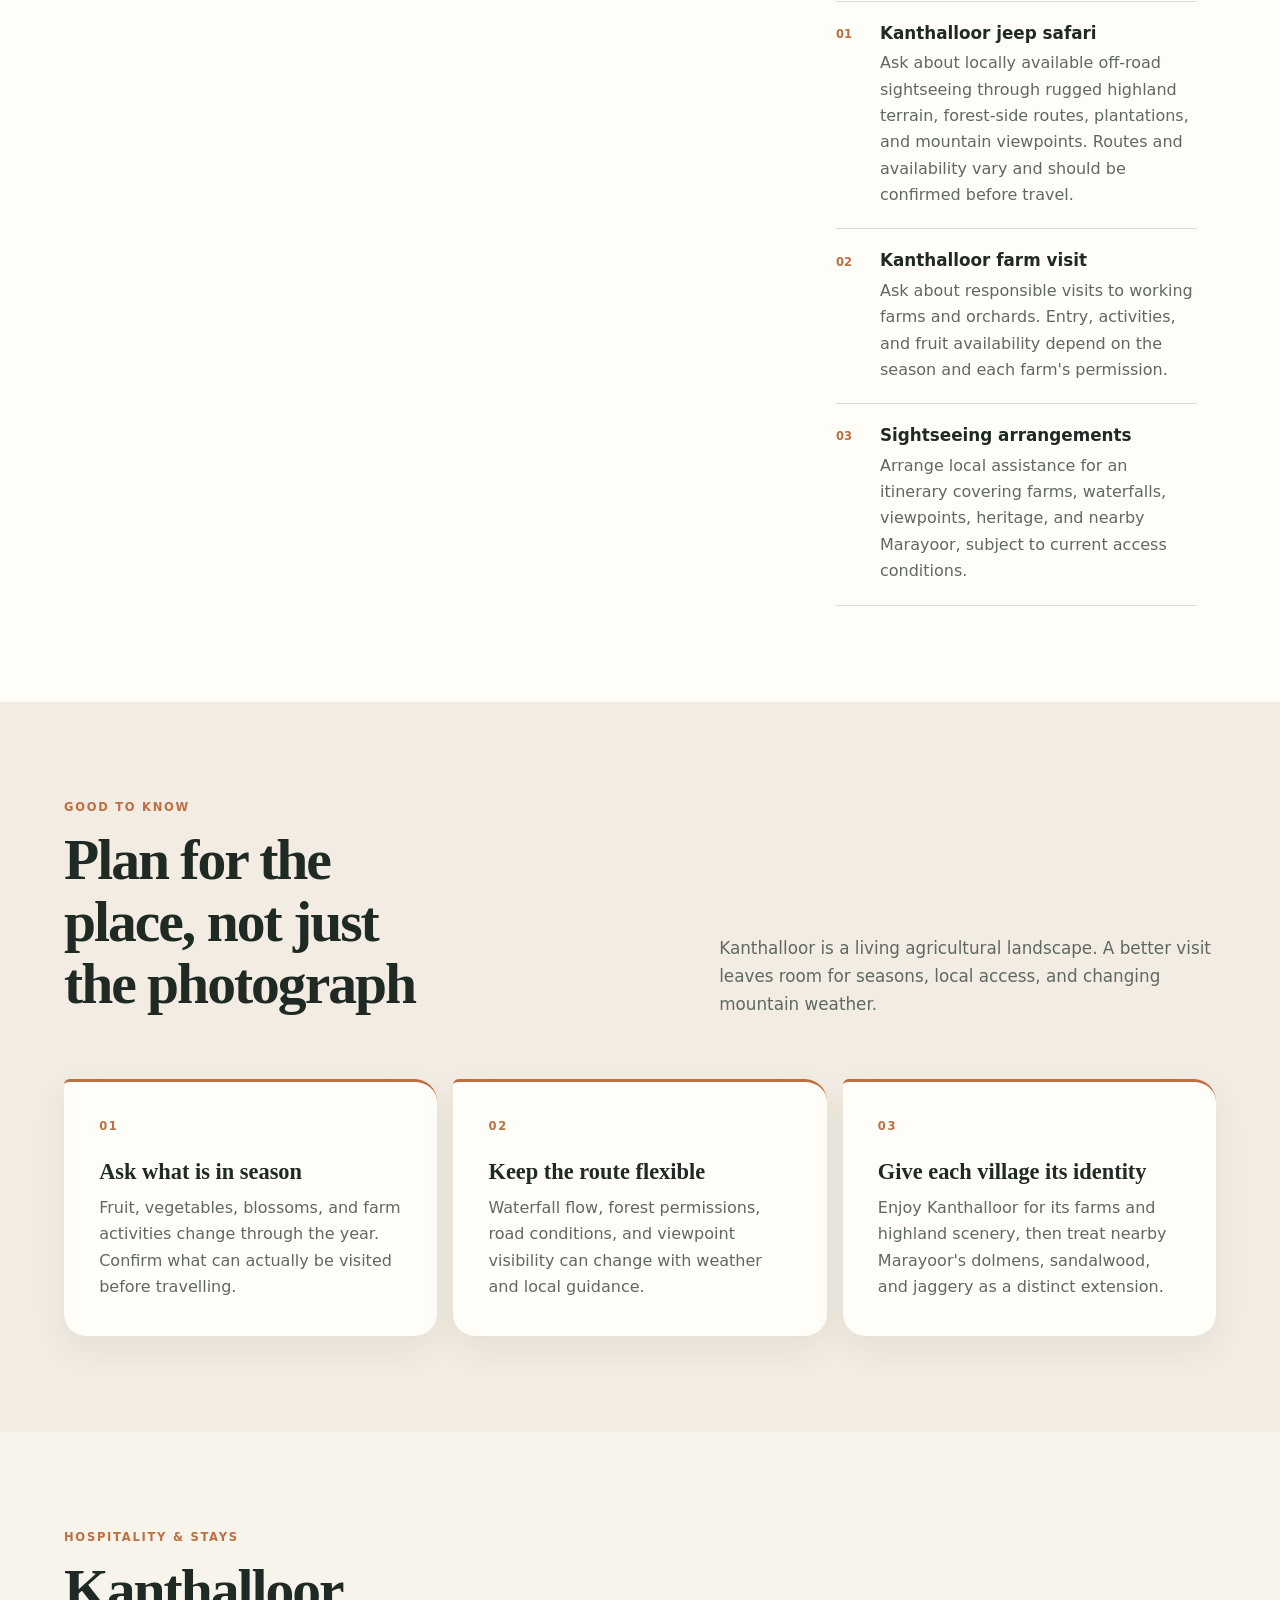
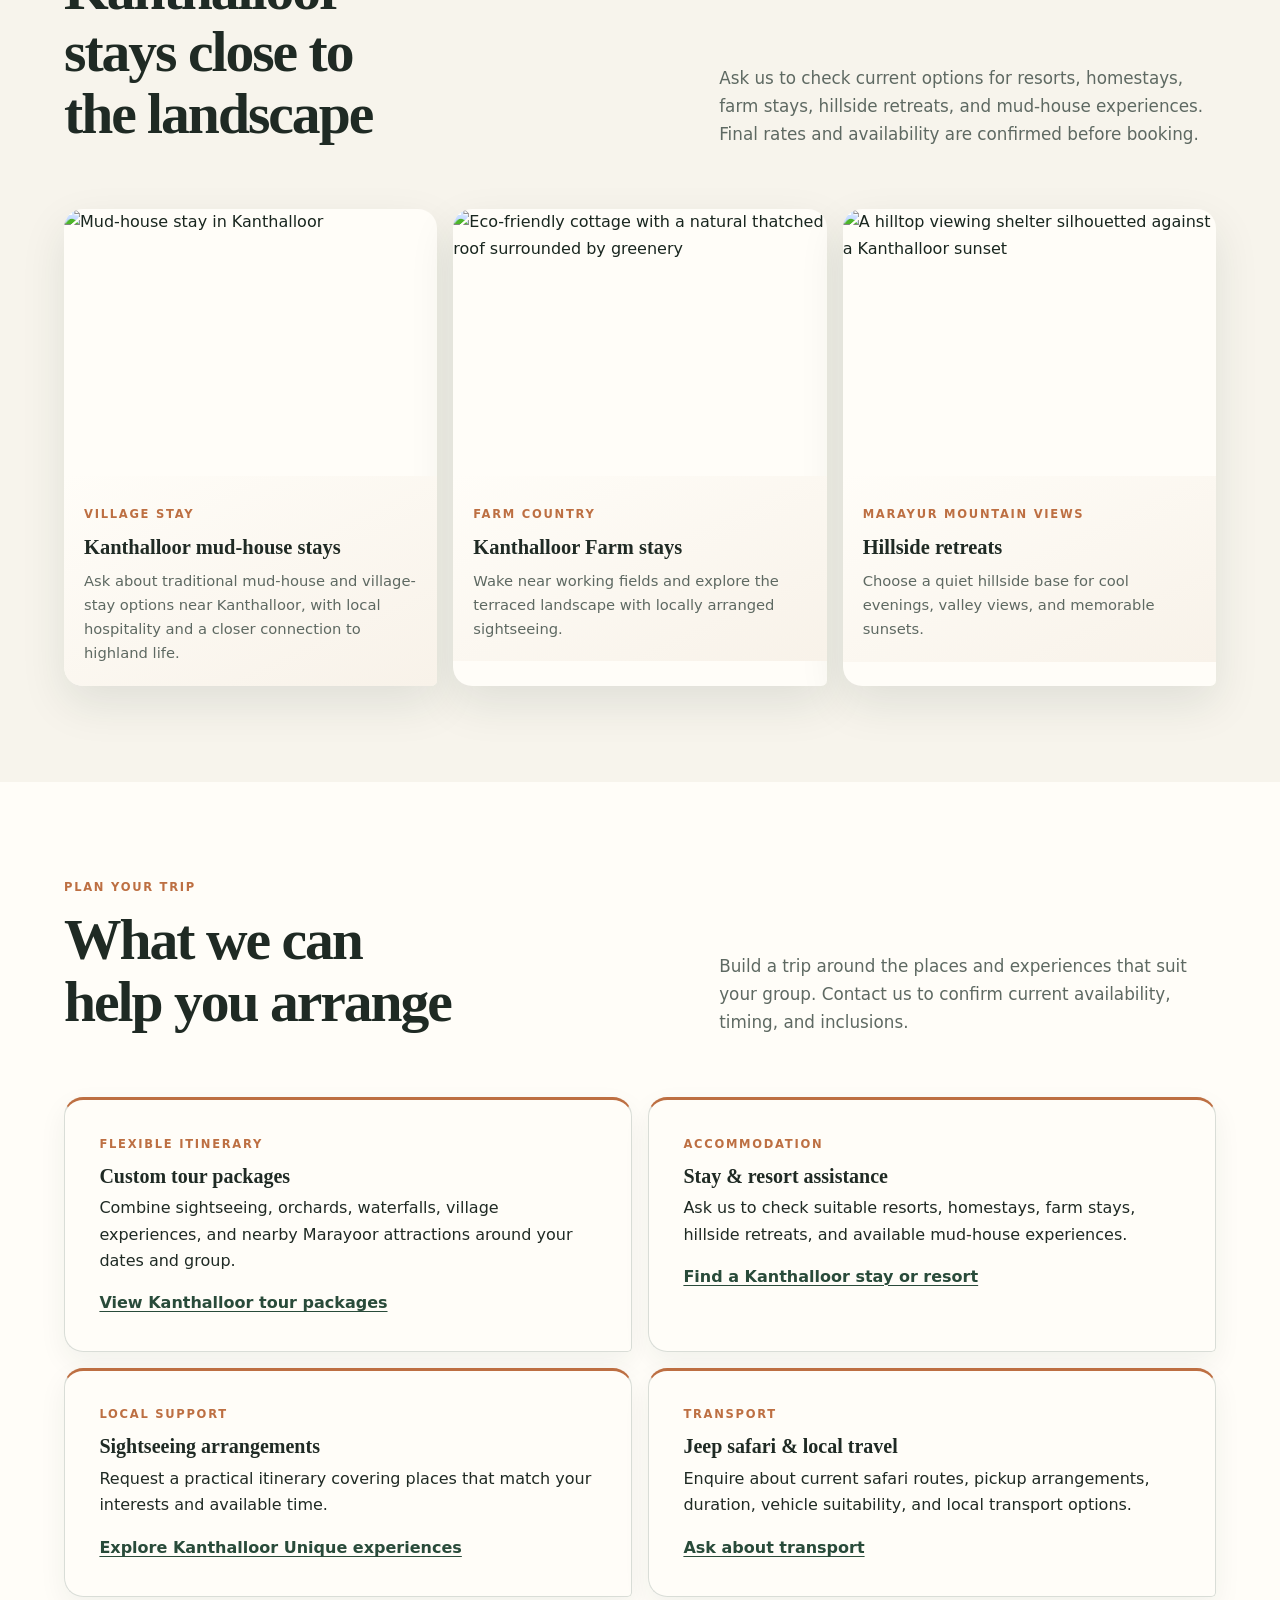
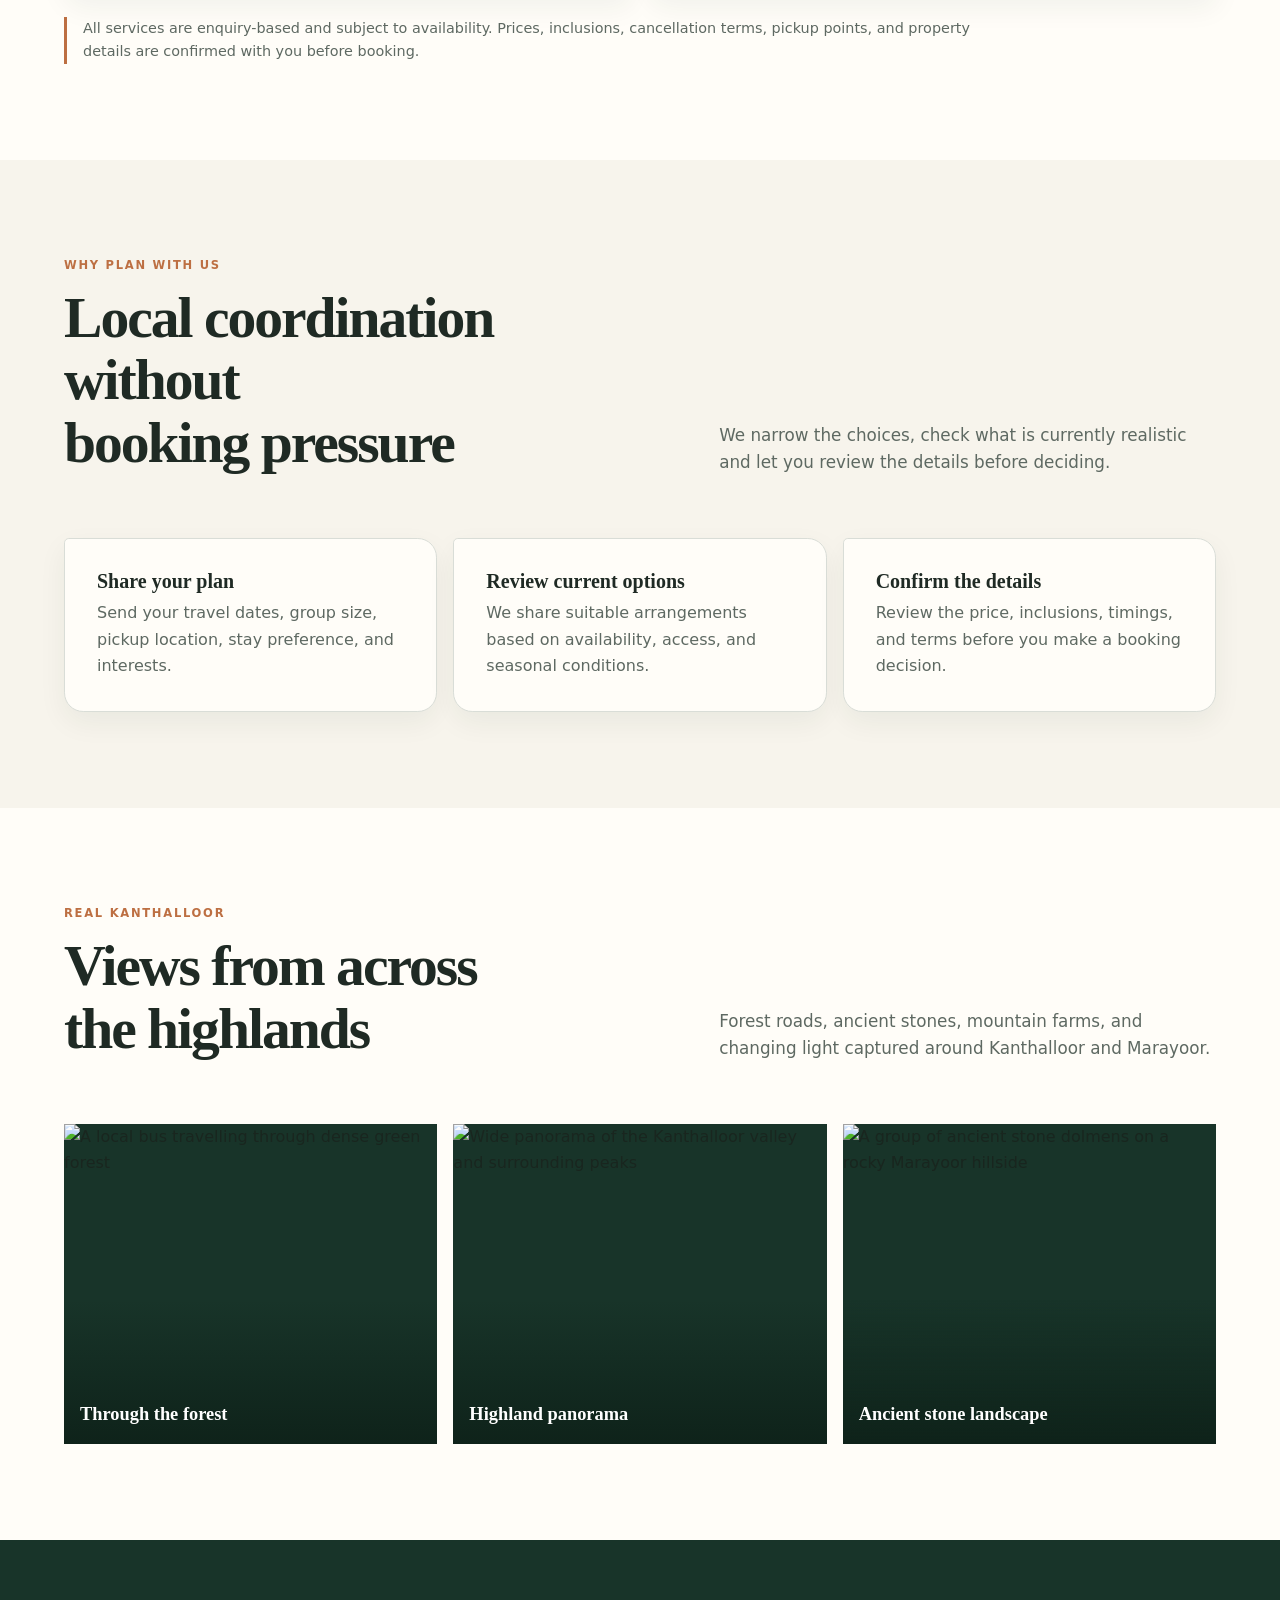
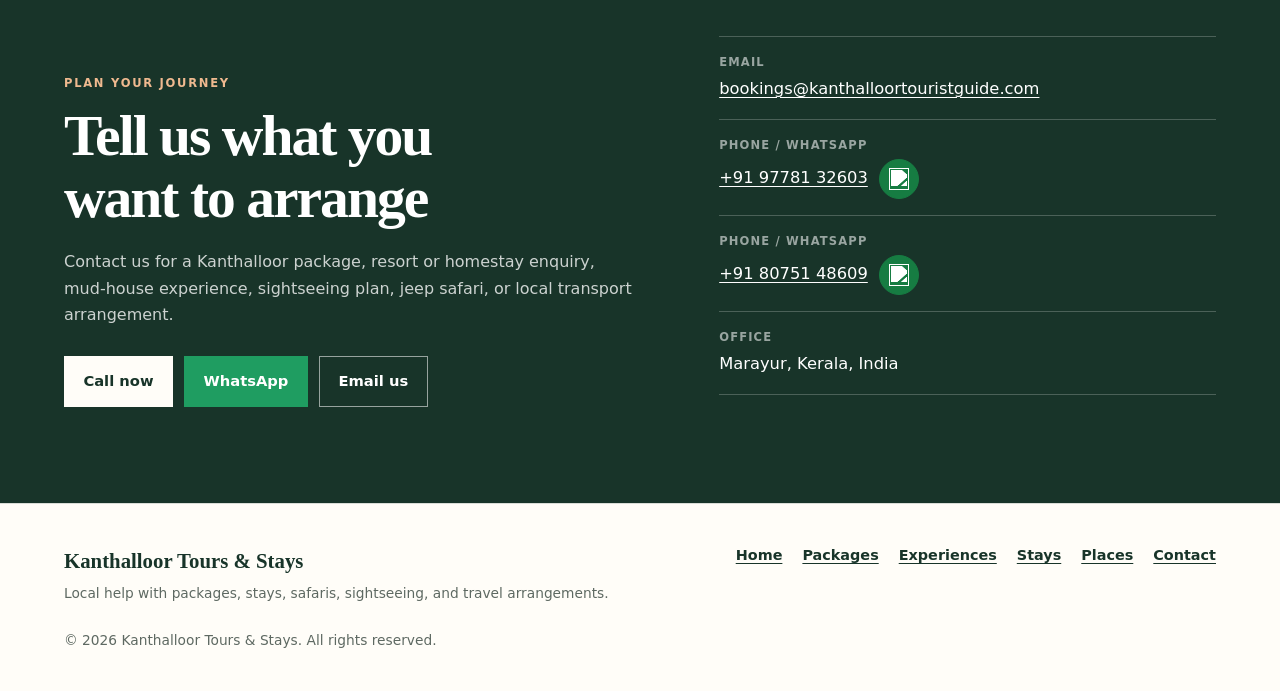
==== commit 9c7cbad6: "SEO through keywords" ====
--- a/public/index.html
+++ b/public/index.html
@@ -12,7 +12,7 @@
       gtag('js', new Date());
       gtag('config', 'G-DMPG44LXDZ');
     </script>
-    <meta name="description" content="Plan Kanthalloor tour packages, stays, sightseeing and jeep safaris. Call or WhatsApp for local travel assistance.">
+    <meta name="description" content="Kanthalloor tour packages, stays, sightseeing and jeep safaris. Call or WhatsApp for local travel assistance.">
     <meta name="robots" content="index, follow, max-image-preview:large, max-snippet:-1, max-video-preview:-1">
     <link rel="canonical" href="https://kanthalloortouristguide.com/">
     <link rel="alternate" hreflang="en-IN" href="https://kanthalloortouristguide.com/">
@@ -22,7 +22,7 @@
     <meta property="og:locale" content="en_IN">
     <meta property="og:site_name" content="Kanthalloor Tours &amp; Stays">
     <meta property="og:title" content="Kanthalloor Tour Packages, Stays, Resorts &amp; Jeep Safari">
-    <meta property="og:description" content="Enquire about Kanthalloor packages, accommodation, sightseeing and jeep-safari arrangements.">
+    <meta property="og:description" content="Enquire about Kanthalloor tour packages, accommodation, sightseeing and jeep-safari arrangements.">
     <meta property="og:url" content="https://kanthalloortouristguide.com/">
     <meta property="og:image" content="https://kanthalloortouristguide.com/assets/images/kanthalloor-social-preview.jpg?v=20261013">
     <meta property="og:image:type" content="image/jpeg">
@@ -31,7 +31,7 @@
     <meta property="og:image:alt" content="Kanthalloor mountain valley at sunrise with the words Apple blossoms meet the mist">
     <meta name="twitter:card" content="summary_large_image">
     <meta name="twitter:title" content="Kanthalloor Tour Packages, Stays, Resorts &amp; Jeep Safari">
-    <meta name="twitter:description" content="Enquire about Kanthalloor packages, accommodation, sightseeing and jeep-safari arrangements.">
+    <meta name="twitter:description" content="Enquire about Kanthalloor tour packages, accommodation, sightseeing and jeep-safari arrangements.">
     <meta name="twitter:image" content="https://kanthalloortouristguide.com/assets/images/kanthalloor-social-preview.jpg?v=20261013">
     <meta name="twitter:image:alt" content="Kanthalloor mountain valley at sunrise with the words Apple blossoms meet the mist">
     <link rel="icon" href="assets/images/kanthalloor-brand-mark-64.png" type="image/png">
@@ -107,7 +107,7 @@
                 "@type": "WebPage",
                 "@id": "https://kanthalloortouristguide.com/#webpage",
                 "url": "https://kanthalloortouristguide.com/",
-                "name": "Kanthalloor Tour Packages, Stays, Resorts & Jeep Safari",
+                "name": "Kanthalloor Tour Packages || Marayur Jeep Safari",
                 "description": "Enquire about Kanthalloor tour packages, stays, resorts, mud-house experiences, sightseeing and jeep safaris.",
                 "inLanguage": "en-IN",
                 "isPartOf": { "@id": "https://kanthalloortouristguide.com/#website" },
@@ -123,13 +123,13 @@
             {
                 "@type": "Service",
                 "@id": "https://kanthalloortouristguide.com/#services",
-                "name": "Kanthalloor tour planning, stays and jeep safari",
+                "name": "Kanthalloor Resort stays and jeep safari",
                 "alternateName": "Kanathalloor Adventures jeep safari",
-                "description": "Local help planning Kanthalloor packages, stays, mud-house experiences, jeep safaris, farm visits and sightseeing around Kanthalloor and Marayoor.",
+                "description": "Local help planning Kanthalloor tour packages, stays, mud-house experiences, jeep safaris, farm visits and sightseeing around Kanthalloor and Marayoor.",
                 "provider": { "@id": "https://kanthalloortouristguide.com/#organization" },
                 "areaServed": { "@id": "https://kanthalloortouristguide.com/#destination" },
                 "serviceType": [
-                    "Kanthalloor packages",
+                    "Kanthalloor tour packages",
                     "Kanthalloor stay planning",
                     "Kanthalloor mud house stay",
                     "Kanthalloor jeep safari"
@@ -138,8 +138,8 @@
                     "@type": "OfferCatalog",
                     "name": "Kanthalloor travel experiences",
                     "itemListElement": [
-                        { "@type": "Offer", "itemOffered": { "@type": "Service", "name": "Custom Kanthalloor packages" } },
-                        { "@type": "Offer", "itemOffered": { "@type": "Service", "name": "Kanthalloor stays and mud-house experiences" } },
+                        { "@type": "Offer", "itemOffered": { "@type": "Service", "name": "Kanthalloor: Custom  tour packages" } },
+                        { "@type": "Offer", "itemOffered": { "@type": "Service", "name": "Kanthalloor mud-house experiences and Resort stays" } },
                         { "@type": "Offer", "itemOffered": { "@type": "Service", "name": "Local sightseeing arrangements" } },
                         { "@type": "Offer", "itemOffered": { "@type": "Service", "name": "Kanthalloor jeep safari and local transport planning" } }
                     ]
@@ -158,14 +158,14 @@
                 <img class="brand-mark" src="assets/images/kanthalloor-brand-mark-128.webp" width="128" height="128" alt="">
                 <span class="brand-copy">
                     <span class="brand-name">Kanthalloor</span>
-                    <span class="brand-label">Tours · Stays · Experiences</span>
+                    <span class="brand-label">Kanthalloor Tour Packages · Stays · Experiences</span>
                 </span>
             </a>
             <nav class="desktop-nav" aria-label="Primary navigation">
                 <a href="index.html" aria-current="page">Home</a>
-                <a href="kanthalloor-packages.html">Packages</a>
+                <a href="kanthalloortour-packages.html">Packages</a>
                 <a href="kanthalloor-experiences.html">Experiences</a>
-                <a href="kanthalloor-stays.html">Stays</a>
+                <a href="kanthalloormudhouse-stays.html">Stays</a>
                 <a href="places-to-visit-in-kanthalloor.html">Places</a>
                 <a href="contact.html">Contact</a>
             </nav>
@@ -194,12 +194,11 @@
 
     <main id="main-content">
         <section class="hero" id="top" aria-labelledby="hero-title">
-            <img class="hero-image" src="assets/images/kanthalloor-drone-hero.webp?v=20261013" srcset="assets/images/kanthalloor-drone-hero-768.webp?v=20261013 768w, assets/images/kanthalloor-drone-hero.webp?v=20261013 1672w" sizes="100vw" width="1672" height="941" alt="Aerial view across Kanthalloor's green mountain valley and terraced farms at sunrise" fetchpriority="high" decoding="async">
+            <img class="hero-image" src="assets/images/kanthalloor-drone-hero.webp?v=20261013" srcset="assets/images/kanthalloor-drone-hero-768.webp?v=20261013 768w, assets/images/kanthalloor-drone-hero.webp?v=20261013 1672w" sizes="100vw" width="1672" height="941" alt="Kanthalloor hill station landscape showing terraced farms and green valleys at sunrise" fetchpriority="high" decoding="async">
             <div class="hero-shade" aria-hidden="true"></div>
             <div class="hero-content">
                 <p class="eyebrow">Kerala highlands · Local trip planning</p>
-                <h1 id="hero-title">Kanthalloor Tour Packages, Stays &amp; Local Sightseeing</h1>                <p>Explore farms, waterfalls, mountain scenery and nearby heritage. We help you shape a realistic trip, find a suitable stay and coordinate local travel before you decide.</p>
-                <div class="hero-actions">
+                <h1 id="hero-title">Kanthalloor Tour Packages &amp; Jeep Safari Itineraries</h1>                <div class="hero-actions">
                     <a class="button button-primary" href="https://wa.me/919778132603?text=Hello%2C%20I%27d%20like%20local%20help%20planning%20a%20Kanthalloor%20trip.%20My%20travel%20dates%20are%3A%20.%20We%20are%3A%20.%20We%20need%20help%20with%3A%20." target="_blank" rel="noopener noreferrer">Discuss my trip</a>
                     <a class="button button-quiet" href="places-to-visit-in-kanthalloor.html">Explore places</a>
                 </div>
@@ -209,8 +208,8 @@
         <section class="intro section" aria-labelledby="intro-title">
             <div class="content-shell intro-grid">
                 <div>
-                    <p class="section-kicker">A quieter side of Kerala</p>
-                    <h2 id="intro-title">Highland landscapes, working farms, and village hospitality</h2>
+                    <p class="section-kicker">Kanthalloor: A quieter side of Kerala</p>
+                    <h2 id="intro-title">Kanthalloor Tourist locations: Working farms and village hospitality</h2>
                 </div>
                 <p class="intro-copy">Kanthalloor is known as Kerala's winter fruit basket, with apple orchards, strawberry farms, and terraced vegetable cultivation in a cool, misty climate. Nearby Marayoor adds sandalwood forests, ancient dolmens, and local jaggery traditions to the journey.</p>
             </div>
@@ -228,7 +227,7 @@
                     <div><dt>About 5,000 ft</dt><dd>Highland elevation with a cool climate and broad valley views.</dd></div>
                     <div><dt>Kerala's fruit bowl</dt><dd>Apples, oranges, strawberries, plums, peaches, passion fruit, and seasonal vegetables.</dd></div>
                     <div><dt>September–March</dt><dd>A generally cool, pleasant travel window; farm produce and access still vary by season.</dd></div>
-                    <div><dt>Kanthalloor + Marayoor</dt><dd>Pair orchards and terraced farms with dolmens, sandalwood landscapes, and jaggery traditions.</dd></div>
+                    <div><dt>Kanthalloor & Marayoor</dt><dd>Pair orchards and terraced farms with dolmens, sandalwood landscapes, and jaggery traditions.</dd></div>
                 </dl>
             </div>
         </section>
@@ -236,17 +235,17 @@
         <section class="nature-gallery" aria-labelledby="nature-gallery-title">
             <div class="content-shell">
                 <div class="nature-gallery-heading">
-                    <p class="section-kicker">Rooted in the landscape</p>
-                    <h2 id="nature-gallery-title">Grown locally. Explored gently.</h2>
+                    <p class="section-kicker">Kanthalloor landscape</p>
+                    <h2 id="nature-gallery-title">Kanthalloor: Grown locally, Explored gently.</h2>
                 </div>
                 <div class="nature-gallery-grid">
                     <figure class="nature-gallery-item">
-                        <img src="assets/images/kanthalloor-farm-plots.webp" srcset="assets/images/kanthalloor-farm-plots-640.webp 640w, assets/images/kanthalloor-farm-plots.webp 1280w" sizes="(max-width: 41.99rem) calc(100vw - 2rem), 55vw" width="1746" height="887" alt="Aerial view of cultivated hillside plots in Kanthalloor" loading="lazy" decoding="async">
-                        <figcaption><strong>Working hillside farms</strong><span>Small cultivated plots follow the natural contours of the highland slopes.</span></figcaption>
+                        <img src="assets/images/kanthalloor-farm-plots.webp" srcset="assets/images/kanthalloor-farm-plots-640.webp 640w, assets/images/kanthalloor-farm-plots.webp 1280w" sizes="(max-width: 41.99rem) calc(100vw - 2rem), 55vw" width="1746" height="887" alt="Kanthalloor: Working agricultural hillside plots" loading="lazy" decoding="async">
+                        <figcaption><strong>Kanthalloor: Working hillside farms</strong><span>Small cultivated plots follow the natural contours of the highland slopes.</span></figcaption>
                     </figure>
                     <figure class="nature-gallery-item">
-                        <img src="assets/images/kanthalloor-misty-forest.webp" srcset="assets/images/kanthalloor-misty-forest-640.webp 640w, assets/images/kanthalloor-misty-forest.webp 1280w" sizes="(max-width: 41.99rem) calc(100vw - 2rem), 45vw" width="1832" height="863" alt="Tall forest trees disappearing into dense Kanthalloor mist" loading="lazy" decoding="async">
-                        <figcaption><strong>Mist through the trees</strong><span>Cool mornings transform the highland forest into a quiet, atmospheric landscape.</span></figcaption>
+                        <img src="assets/images/kanthalloor-misty-forest.webp" srcset="assets/images/kanthalloor-misty-forest-640.webp 640w, assets/images/kanthalloor-misty-forest.webp 1280w" sizes="(max-width: 41.99rem) calc(100vw - 2rem), 45vw" width="1832" height="863" alt="Kanthalloor: Tall forest trees disappearing into dense Kanthalloor mist" loading="lazy" decoding="async">
+                        <figcaption><strong>Marayur: Mist through the trees</strong><span>Cool mornings transform the highland forest into a quiet, atmospheric landscape.</span></figcaption>
                     </figure>
                 </div>
             </div>
@@ -294,7 +293,7 @@
         <section class="section" id="experiences" aria-labelledby="experiences-title">
             <div class="content-shell experience-layout">
                 <div class="experience-photo">
-                    <img src="assets/images/jeep.webp" srcset="assets/images/jeep-640.webp 640w, assets/images/jeep.webp 1280w" sizes="(max-width: 57.99rem) calc(100vw - 2rem), 45vw" width="1280" height="853" alt="Open-sided off-road jeep parked at a Kanthalloor mountain viewpoint" loading="lazy" decoding="async">
+                    <img src="assets/images/jeep.webp" srcset="assets/images/jeep-640.webp 640w, assets/images/jeep.webp 1280w" sizes="(max-width: 57.99rem) calc(100vw - 2rem), 45vw" width="1280" height="853" alt="Kanthalloor jeep safari vehicle parked at a highland mountain viewpoint" loading="lazy" decoding="async">
                 </div>
                 <div>
                     <p class="section-kicker">Things to do</p>
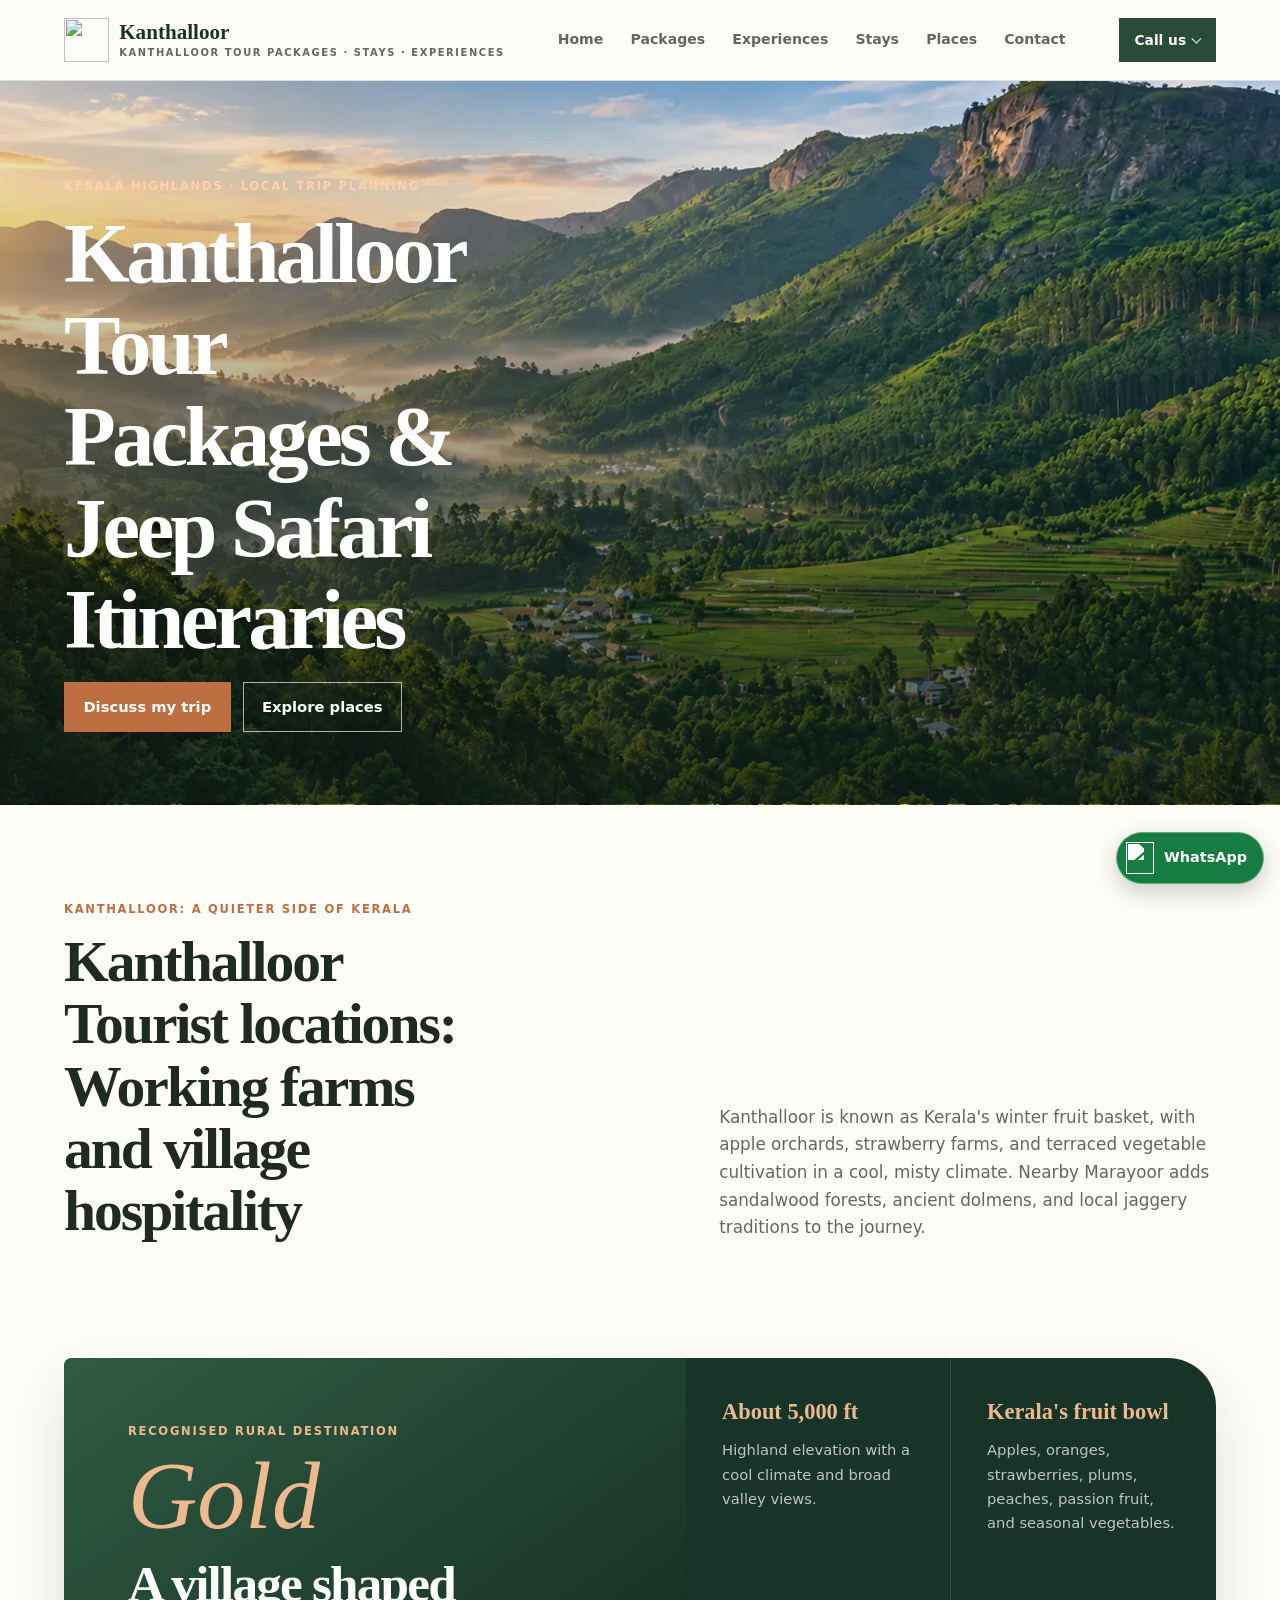
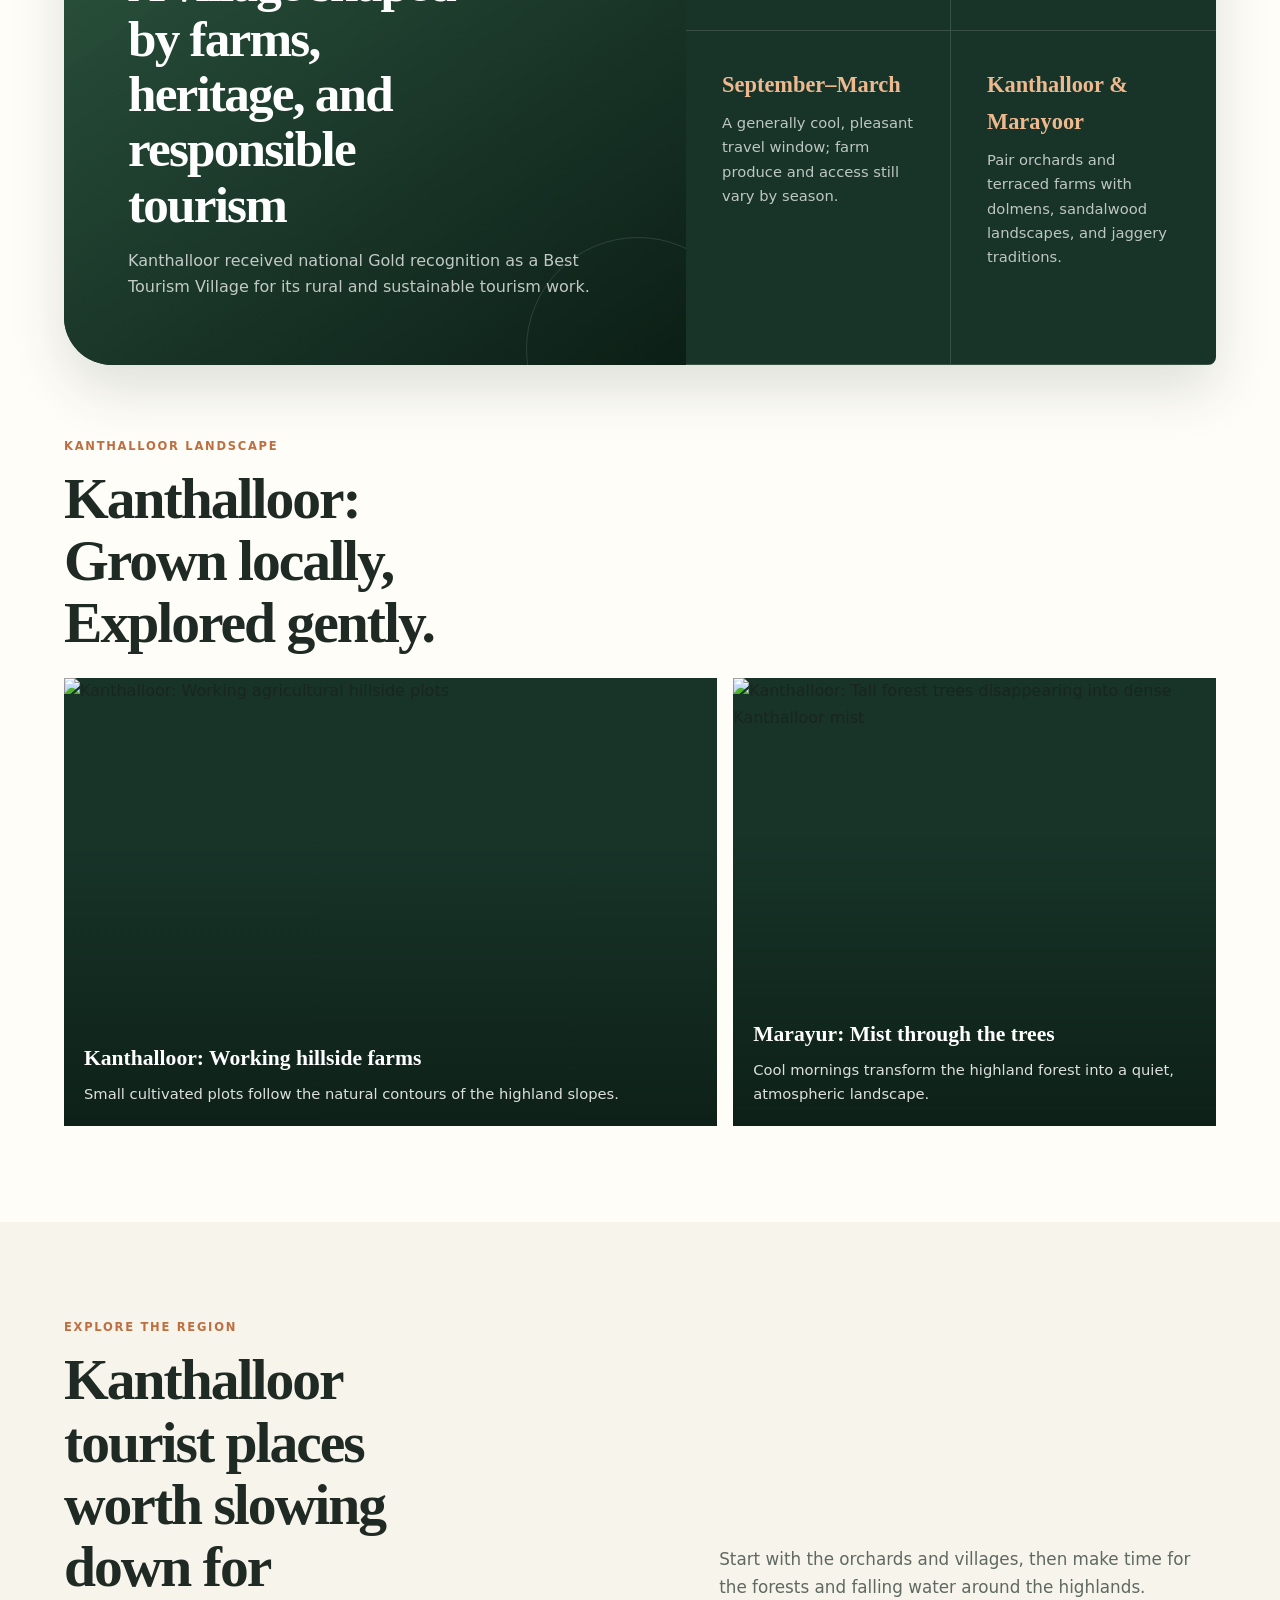
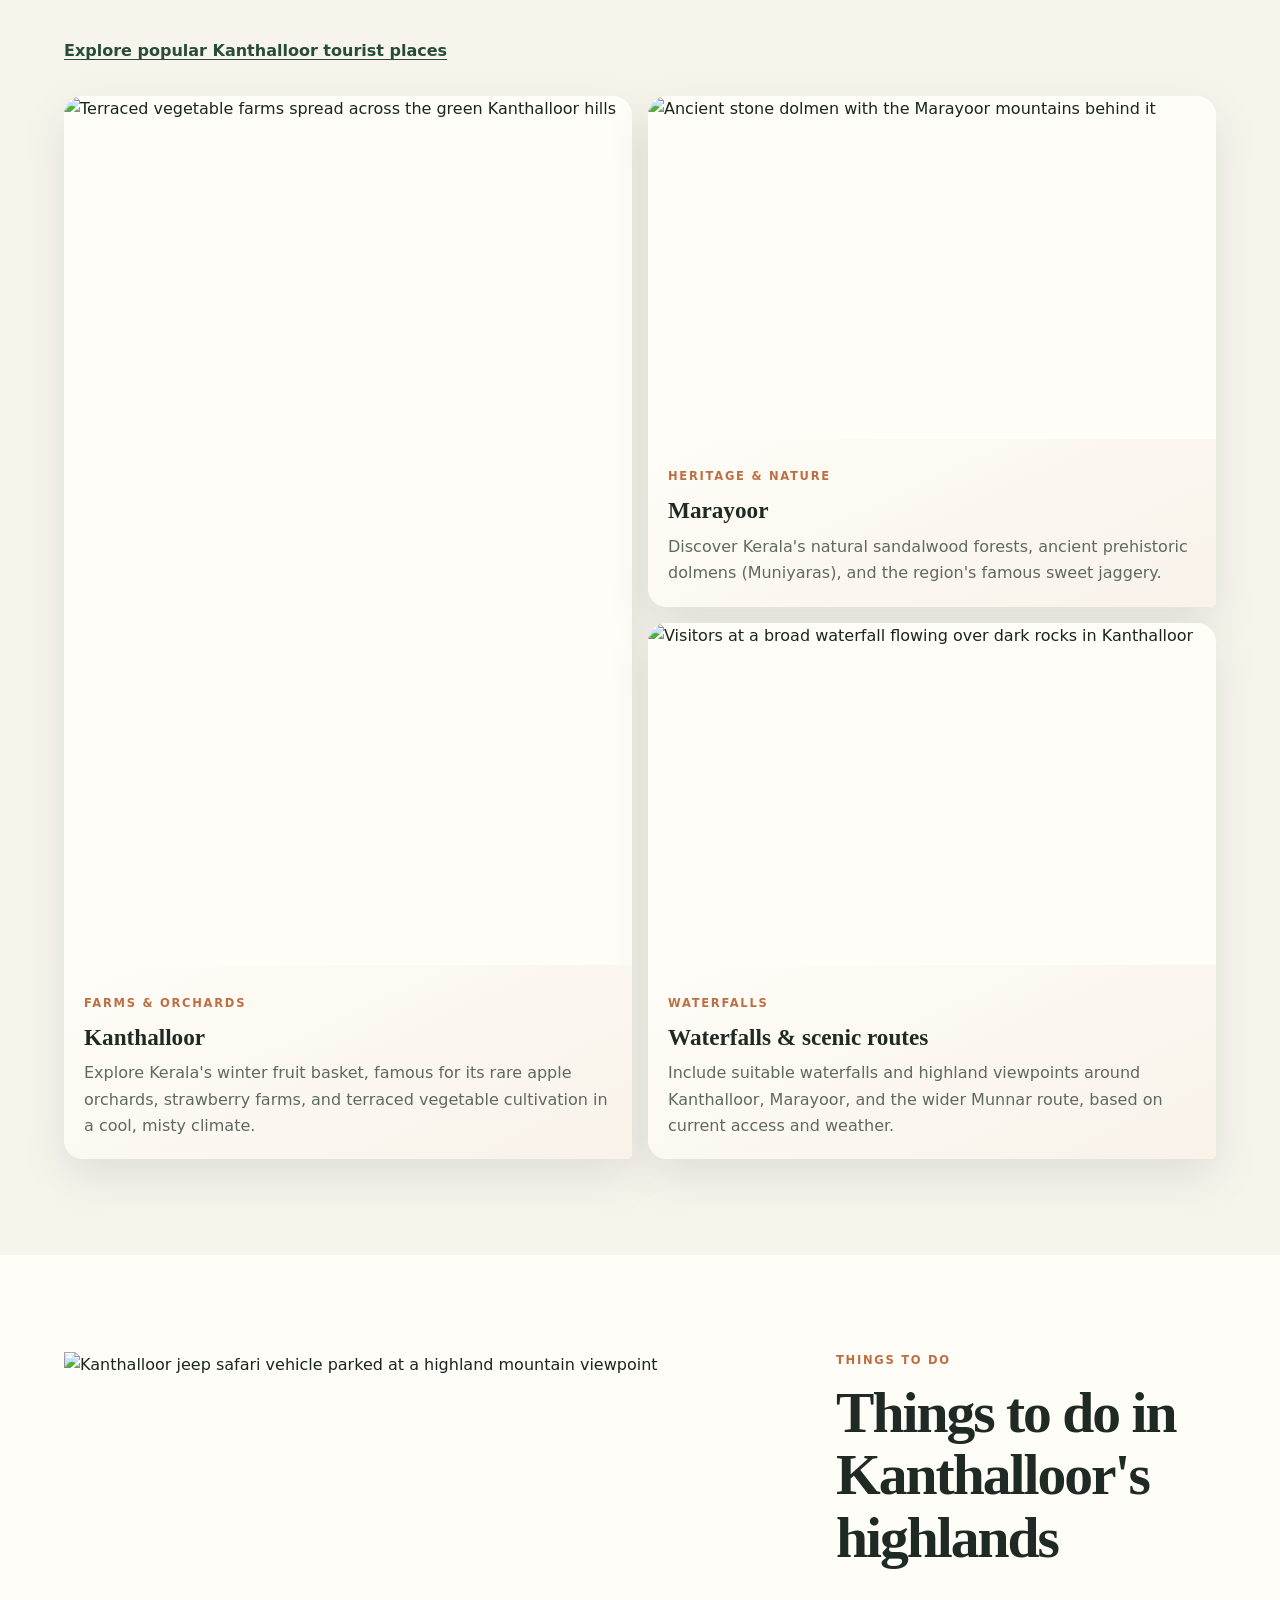
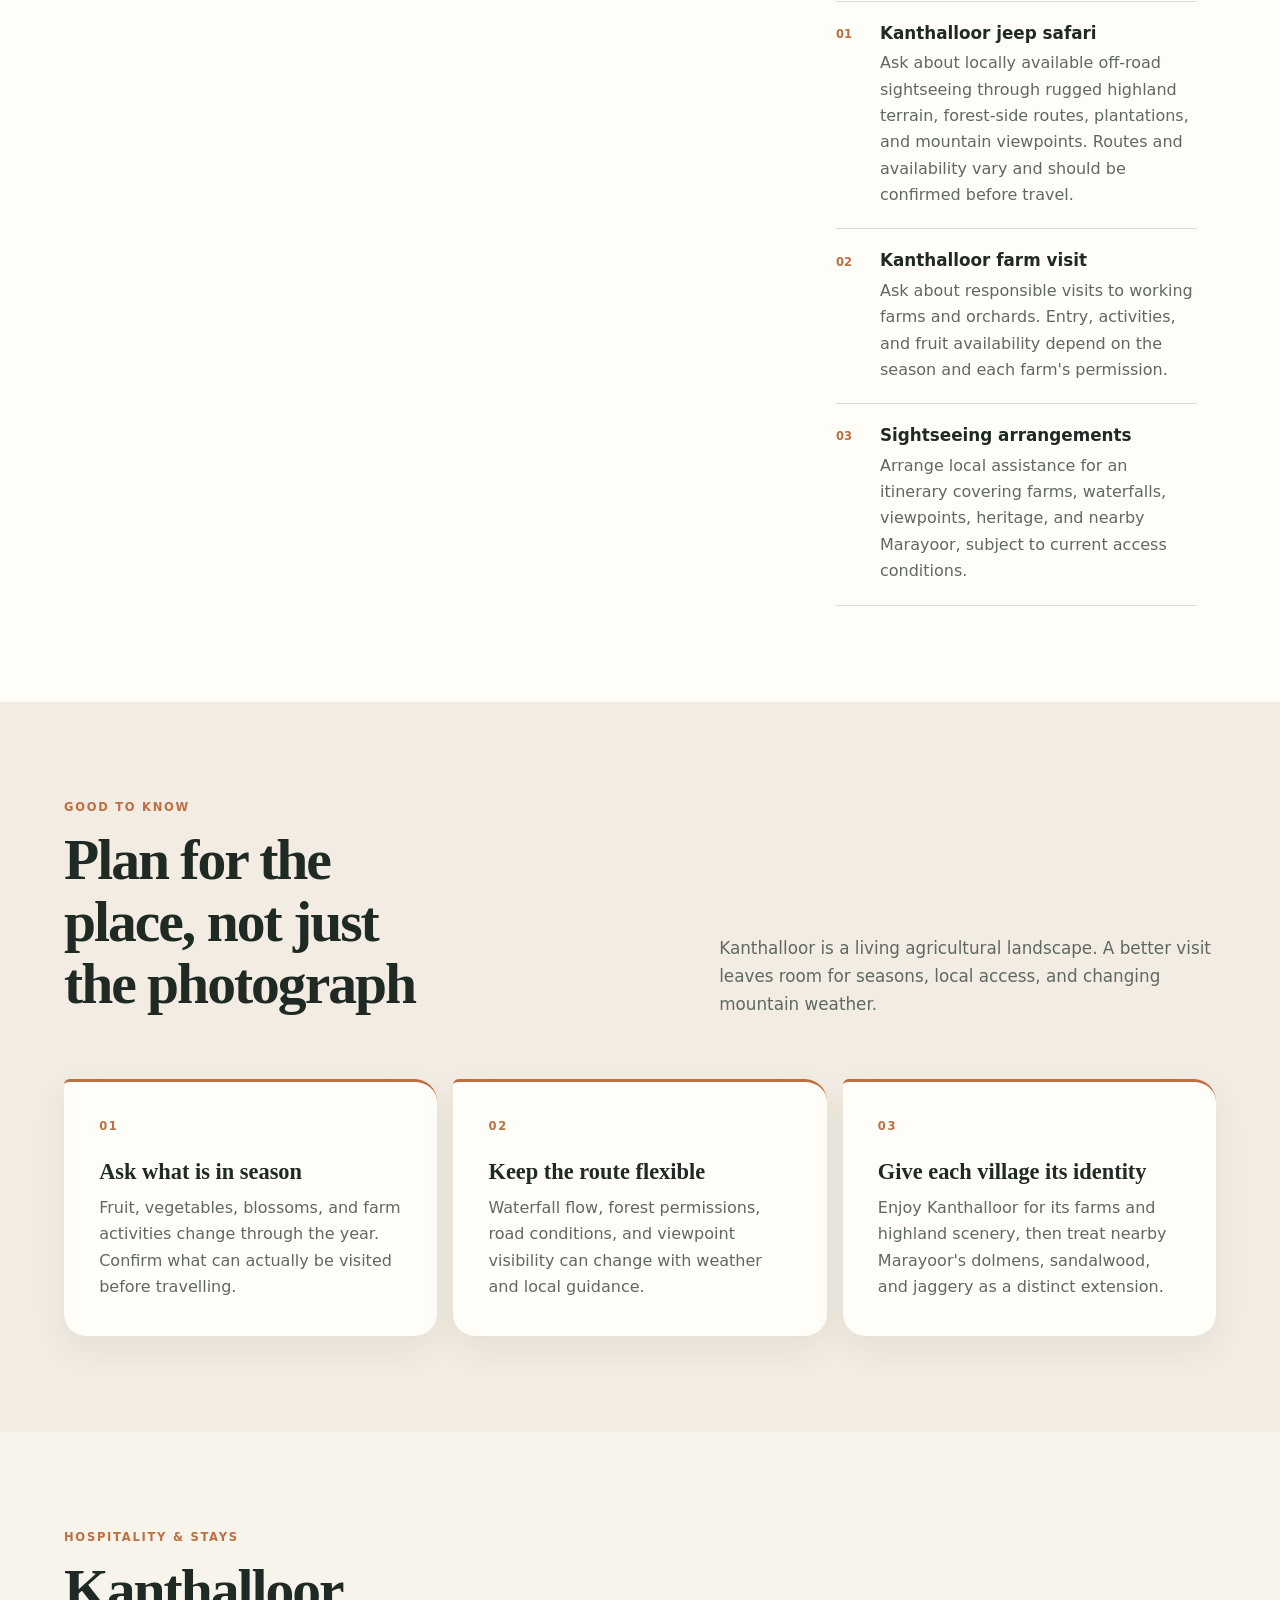
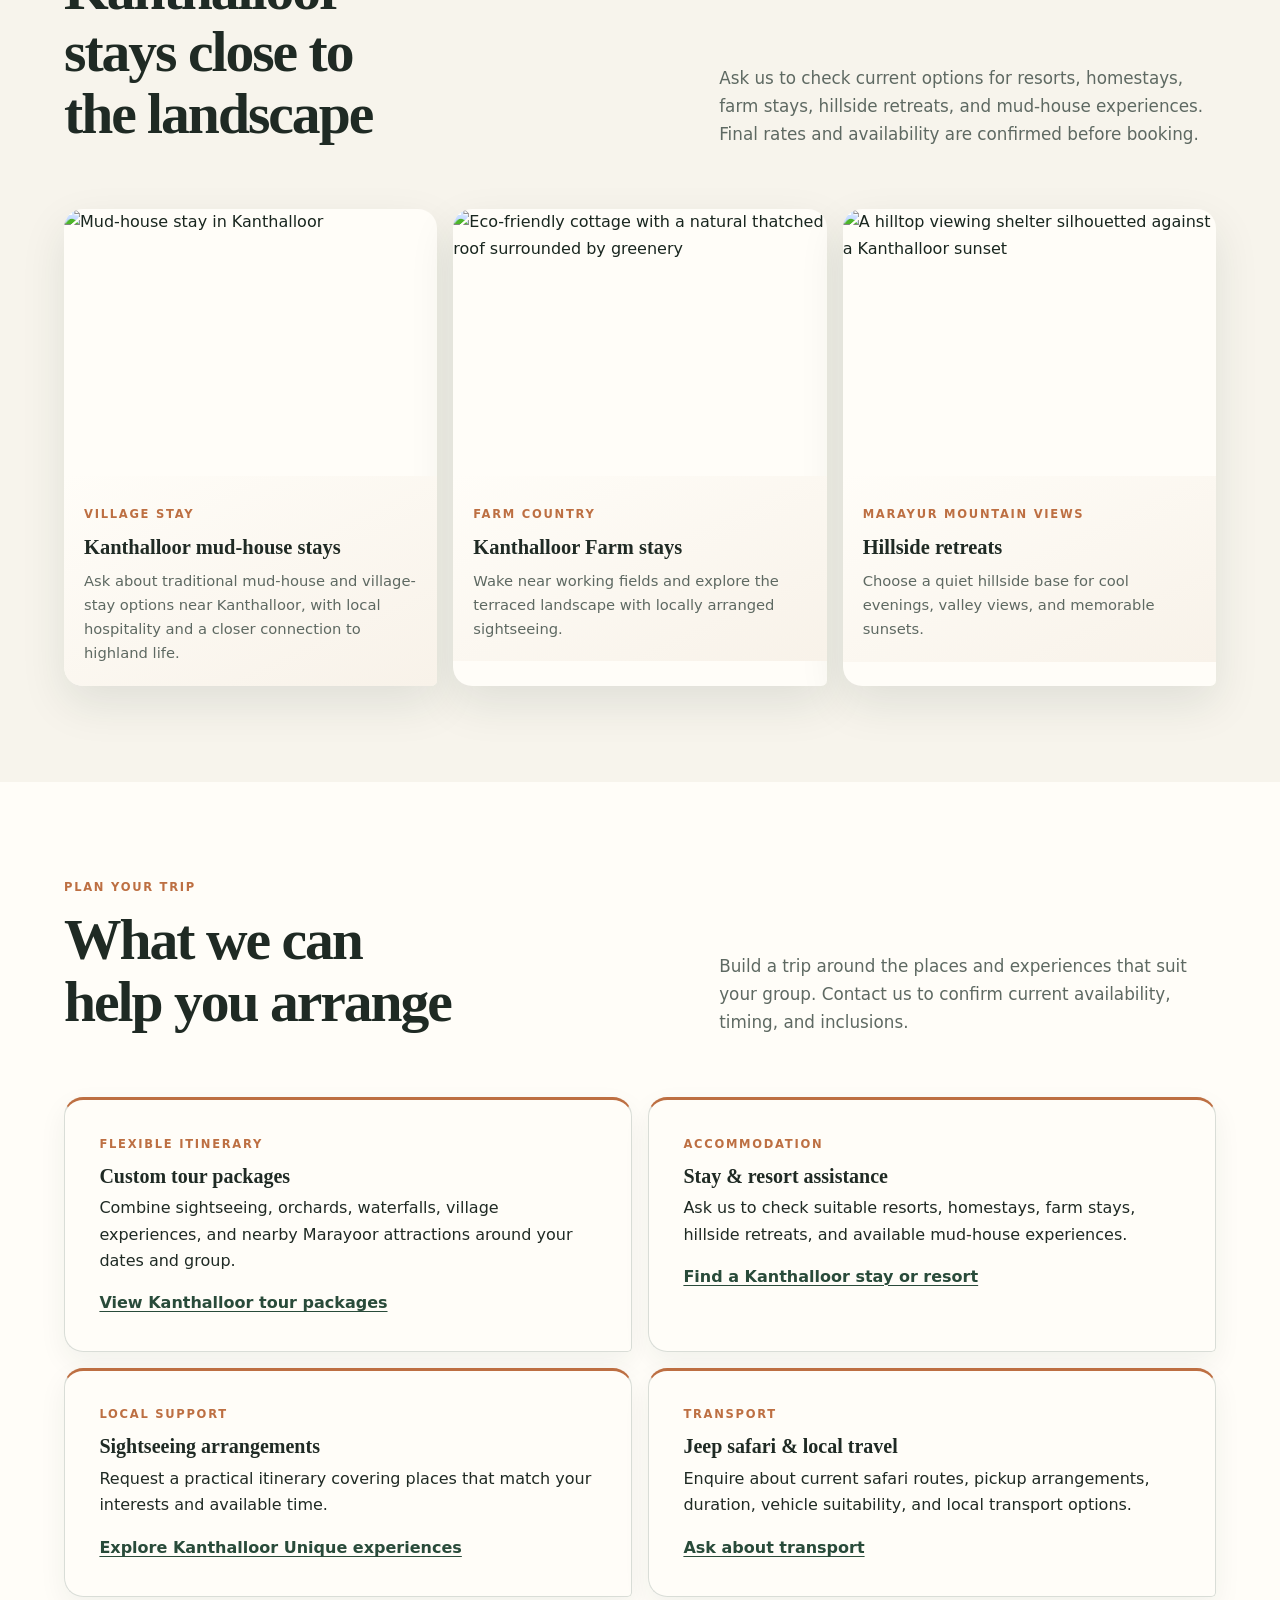
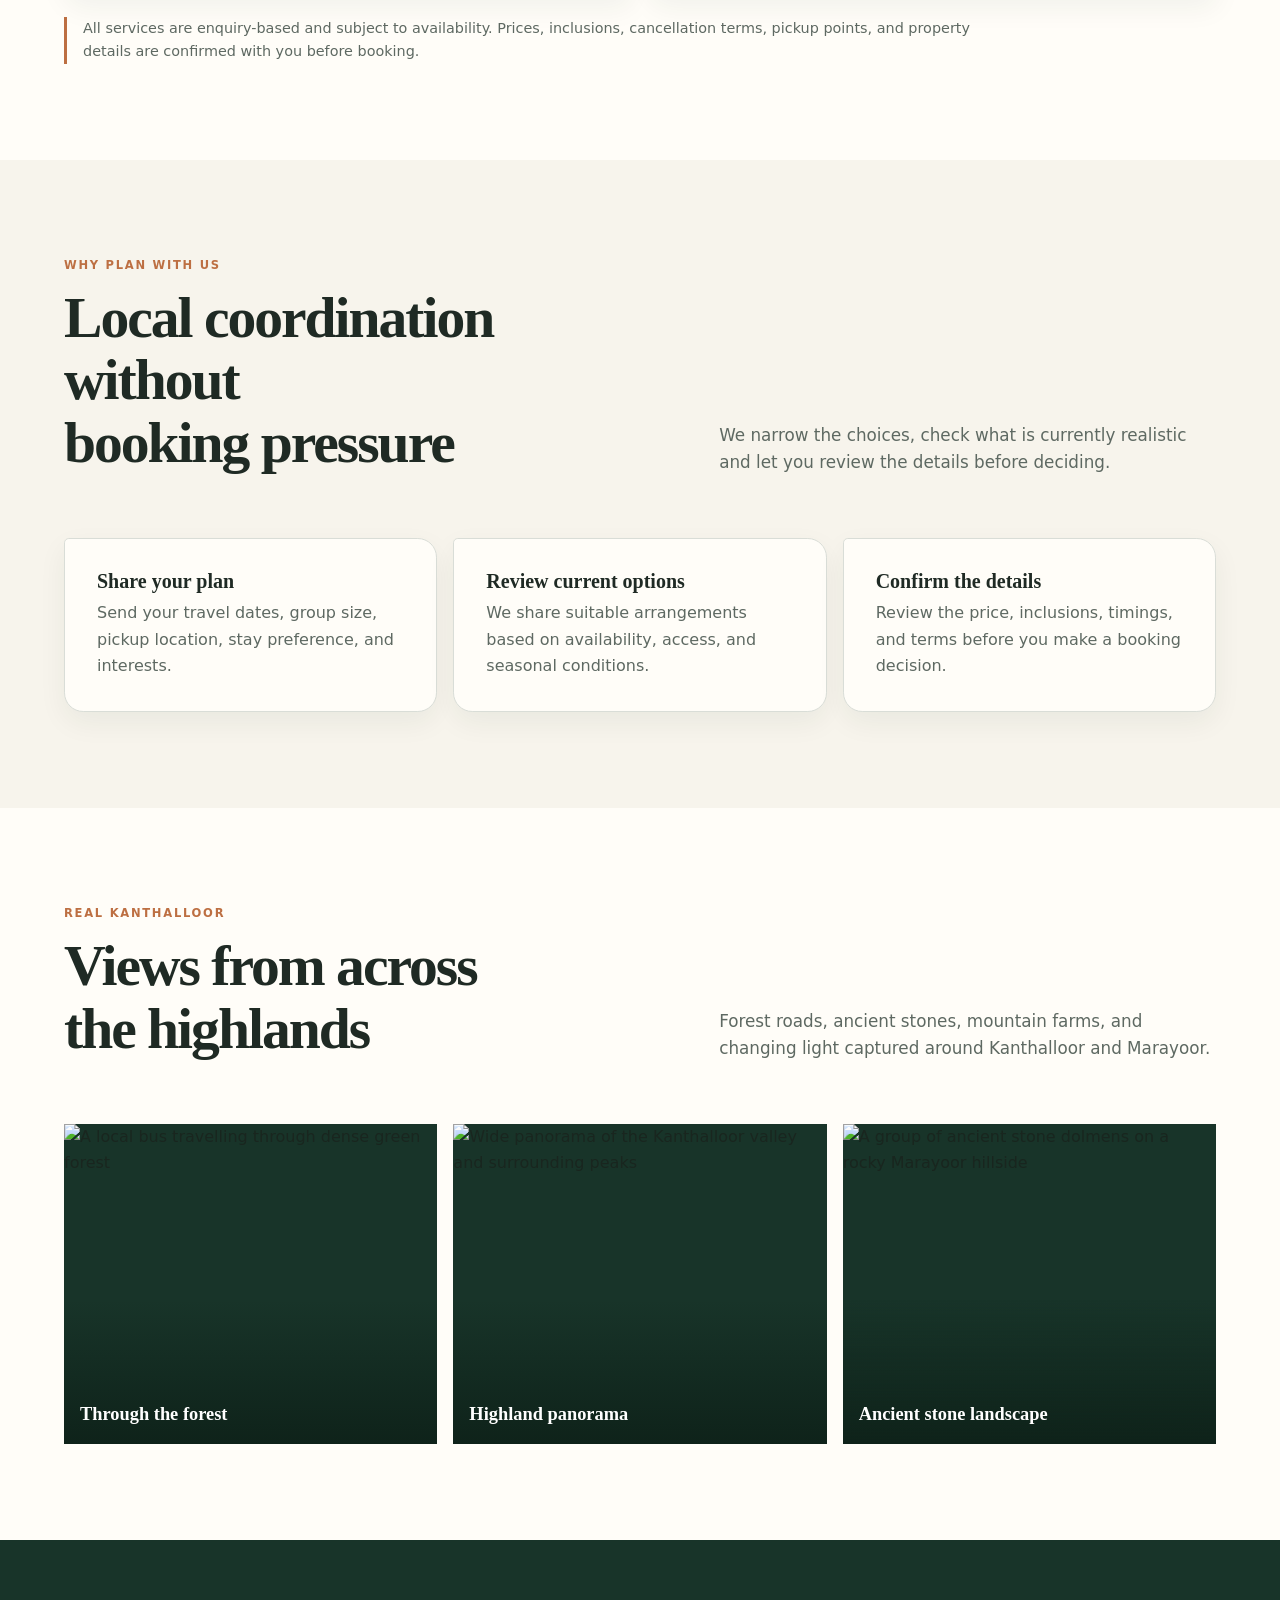
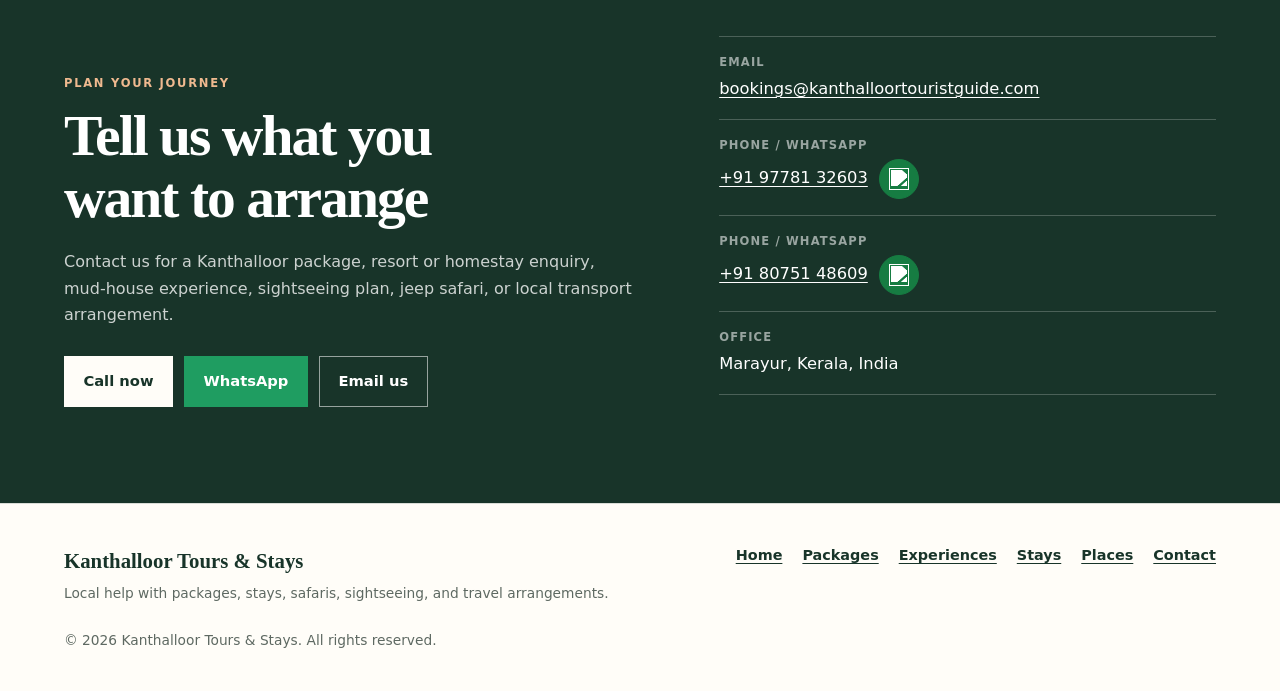
==== commit e37546c6: "SEO" ====
--- a/public/index.html
+++ b/public/index.html
@@ -182,7 +182,7 @@
                     <a href="index.html" aria-current="page">Home</a>
                     <a href="kanthalloor-packages.html">Packages</a>
                     <a href="kanthalloor-experiences.html">Experiences</a>
-                    <a href="kanthalloor-stays.html">Stays</a>
+                    <a href="kanthalloormudhouse-stays.html">Stays</a>
                     <a href="places-to-visit-in-kanthalloor.html">Places</a>
                     <a href="contact.html">Contact</a>
                     <a href="tel:+919778132603">Call&nbsp;+91&nbsp;97781&nbsp;32603</a>
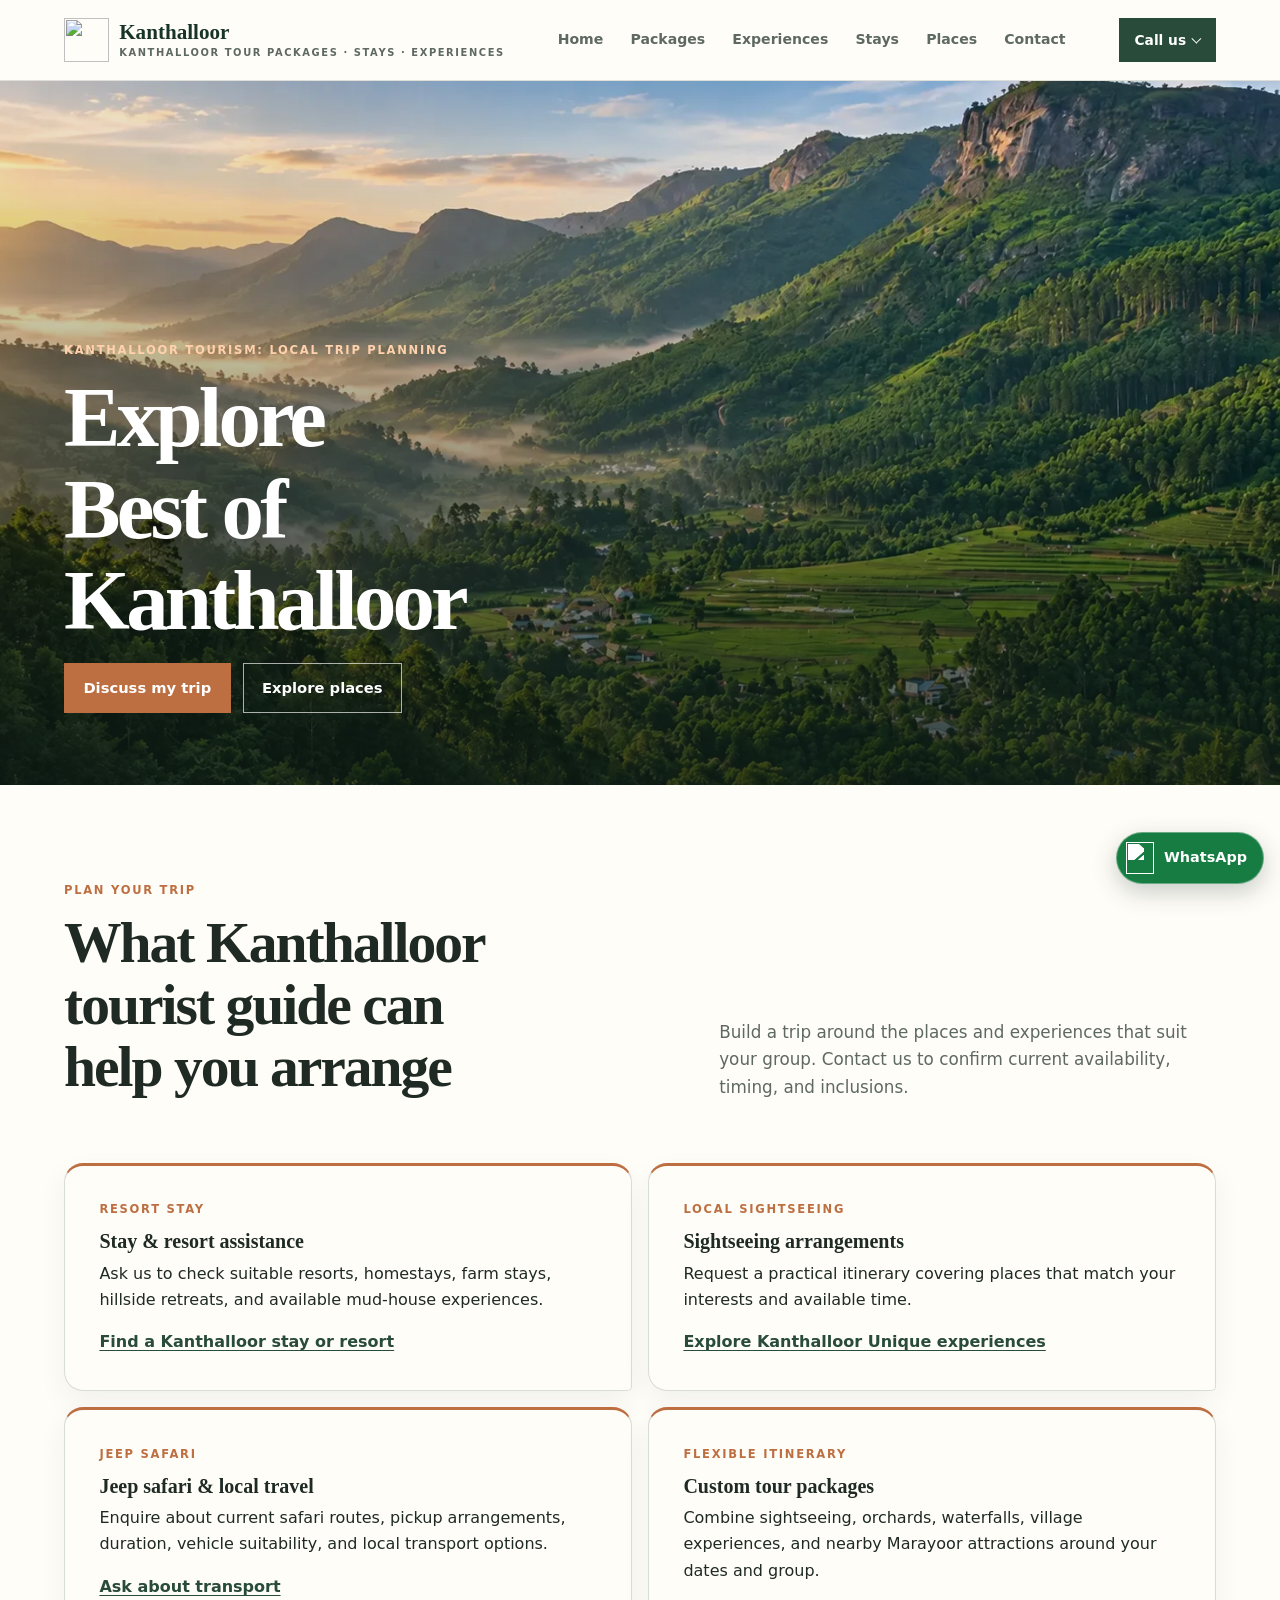
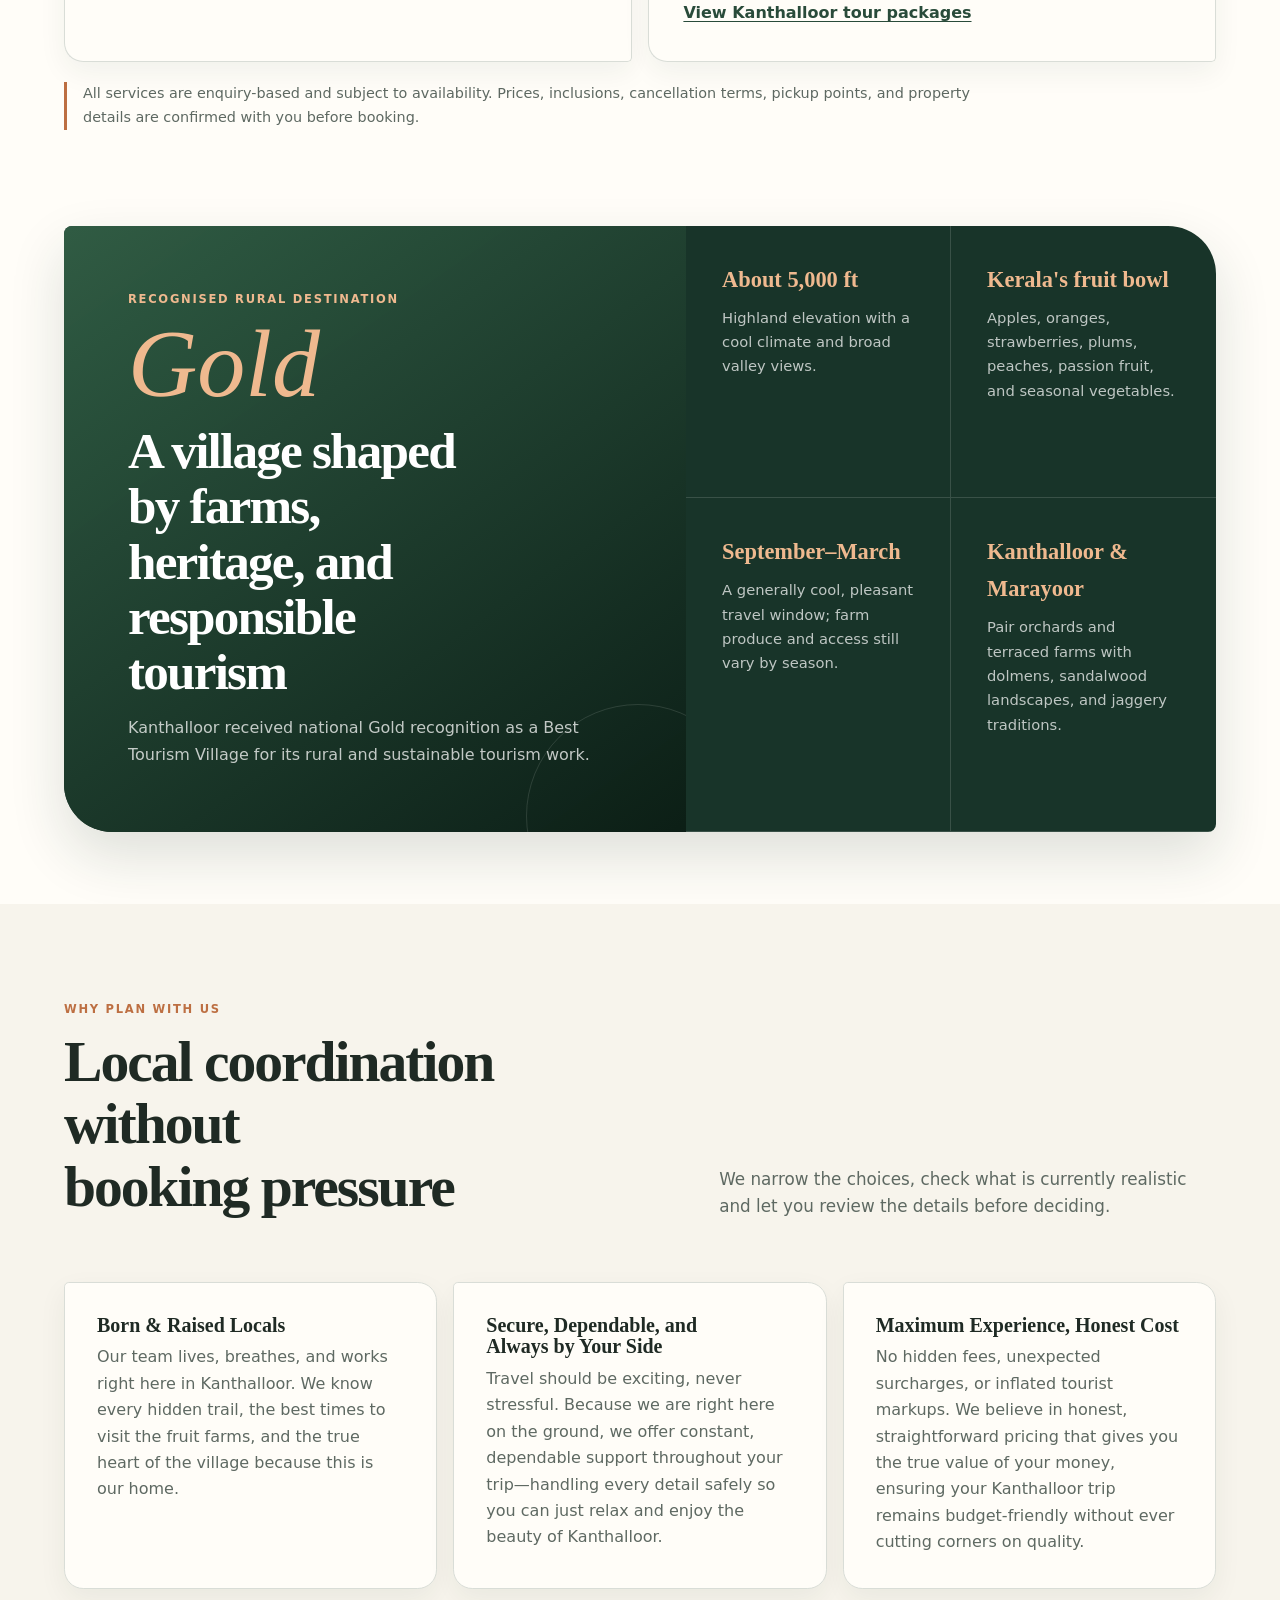
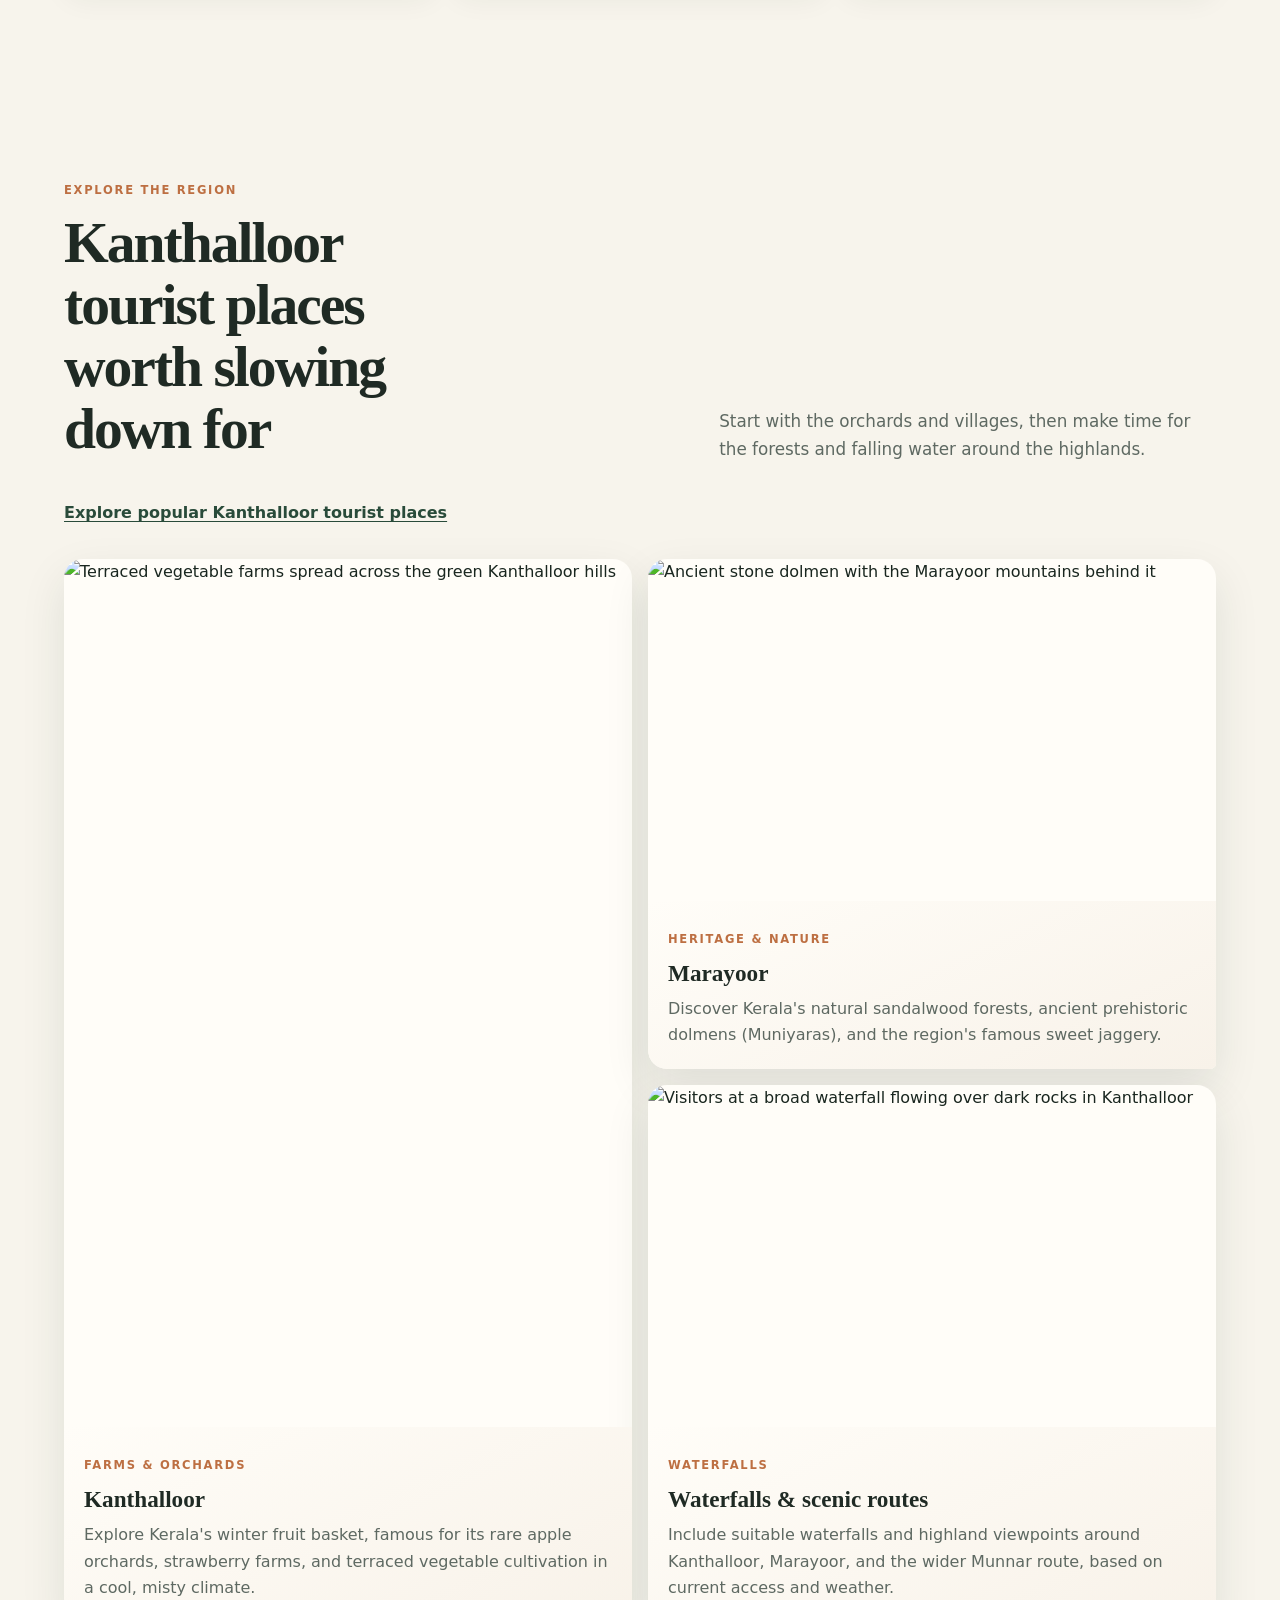
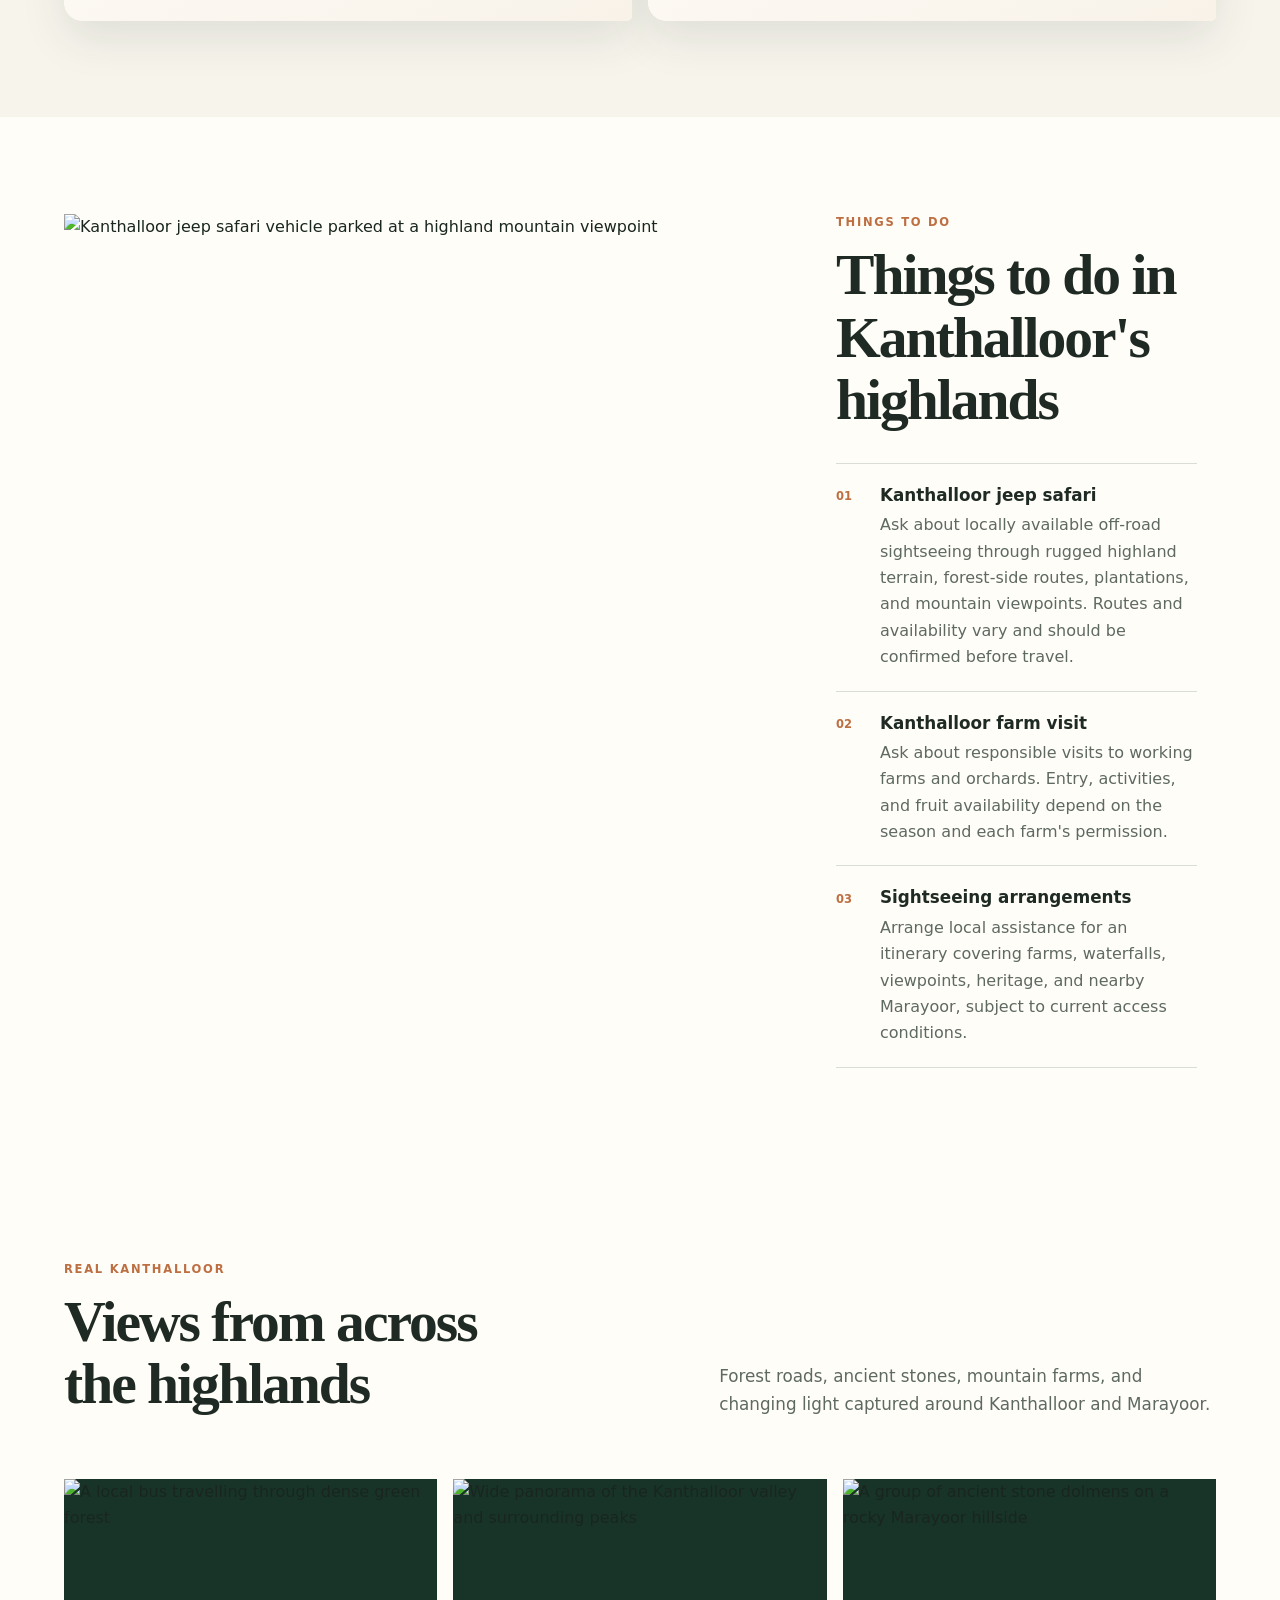
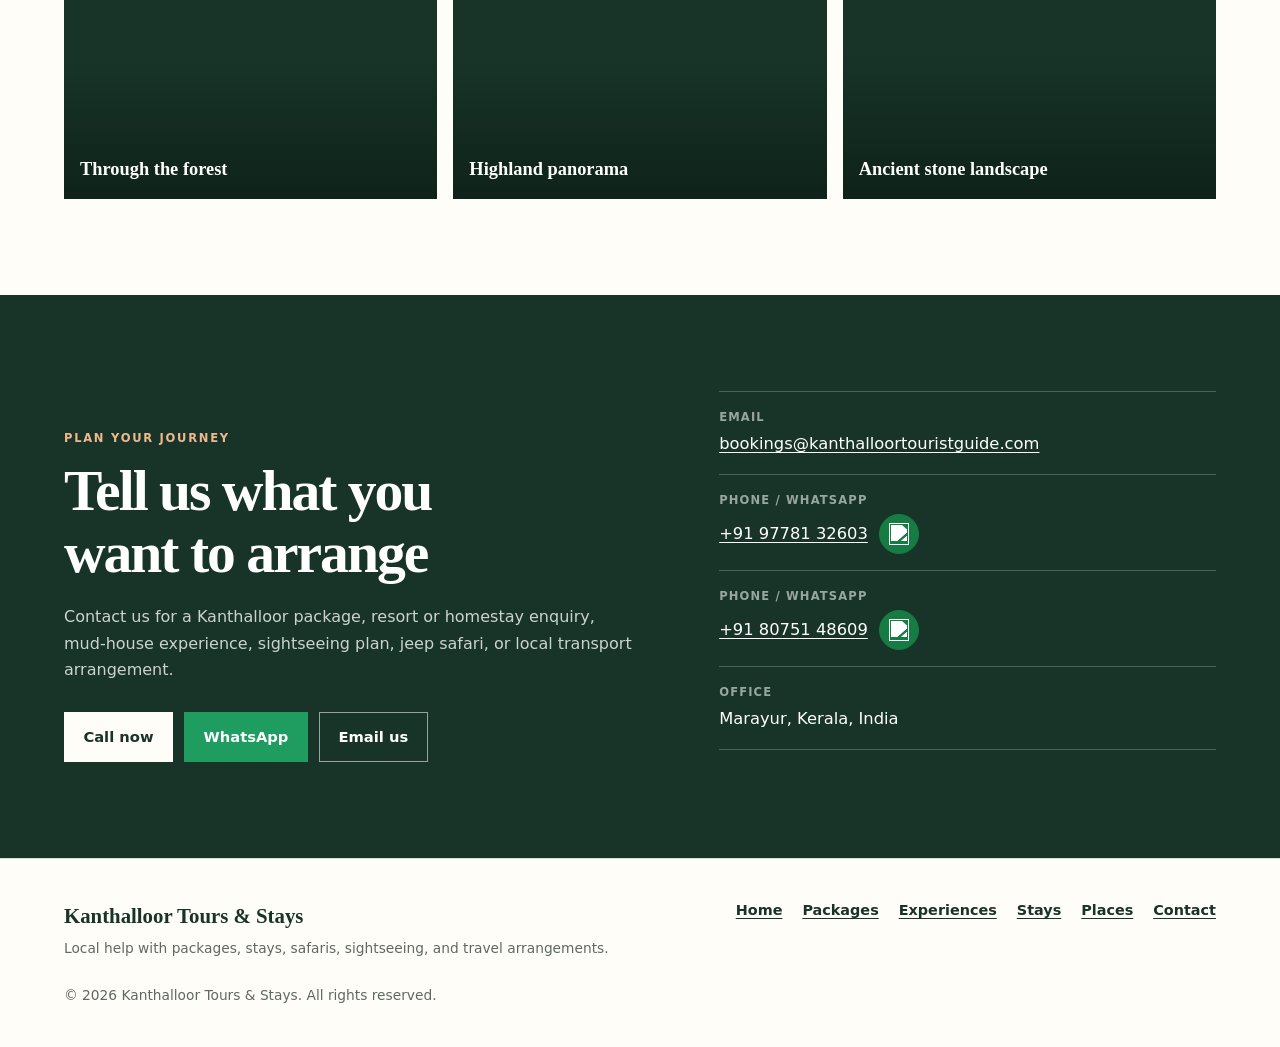
==== commit acfc942b: "SEO - updated" ====
--- a/public/index.html
+++ b/public/index.html
@@ -2,7 +2,7 @@
 <html lang="en">
 <head>
    <meta charset="utf-8">
-   <title>Kanthalloor Tour Packages &amp; Stays | Resorts &amp; Jeep Safari</title>
+    <title>Kanthalloor Tour Packages | Kerala Hill Station Holiday | Book Kanthalloor Tours | Munnar Idukki Travel Packages | Kanthalloor Holiday Packages | South India Tourism | Explore Kanthalloor | Tour Packages for Family & Couples | Kanthalloor Travel Packages | Adventure & Leisure Tour</title>
     <meta name="viewport" content="width=device-width, initial-scale=1">
     <!-- Google tag (gtag.js) -->
     <script async src="https://www.googletagmanager.com/gtag/js?id=G-DMPG44LXDZ"></script>
@@ -12,7 +12,7 @@
       gtag('js', new Date());
       gtag('config', 'G-DMPG44LXDZ');
     </script>
-    <meta name="description" content="Kanthalloor tour packages, stays, sightseeing and jeep safaris. Call or WhatsApp for local travel assistance.">
+    <meta name="description" content="Book the best Kanthalloor tour packages, stays, and jeep safaris. Explore Munnar's scenic hill station with expert local travel assistance. Call or WhatsApp today">
     <meta name="robots" content="index, follow, max-image-preview:large, max-snippet:-1, max-video-preview:-1">
     <link rel="canonical" href="https://kanthalloortouristguide.com/">
     <link rel="alternate" hreflang="en-IN" href="https://kanthalloortouristguide.com/">
@@ -180,7 +180,7 @@
                 <summary>Menu</summary>
                 <nav aria-label="Mobile navigation">
                     <a href="index.html" aria-current="page">Home</a>
-                    <a href="kanthalloor-packages.html">Packages</a>
+                    <a href="kanthalloortour-packages.html">Packages</a>
                     <a href="kanthalloor-experiences.html">Experiences</a>
                     <a href="kanthalloormudhouse-stays.html">Stays</a>
                     <a href="places-to-visit-in-kanthalloor.html">Places</a>
@@ -197,21 +197,31 @@
             <img class="hero-image" src="assets/images/kanthalloor-drone-hero.webp?v=20261013" srcset="assets/images/kanthalloor-drone-hero-768.webp?v=20261013 768w, assets/images/kanthalloor-drone-hero.webp?v=20261013 1672w" sizes="100vw" width="1672" height="941" alt="Kanthalloor hill station landscape showing terraced farms and green valleys at sunrise" fetchpriority="high" decoding="async">
             <div class="hero-shade" aria-hidden="true"></div>
             <div class="hero-content">
-                <p class="eyebrow">Kerala highlands · Local trip planning</p>
-                <h1 id="hero-title">Kanthalloor Tour Packages &amp; Jeep Safari Itineraries</h1>                <div class="hero-actions">
+                <p class="eyebrow">Kanthalloor Tourism: Local trip planning</p>
+                <h1 id="hero-title">Explore Best of Kanthalloor</h1>
+                                <div class="hero-actions">
                     <a class="button button-primary" href="https://wa.me/919778132603?text=Hello%2C%20I%27d%20like%20local%20help%20planning%20a%20Kanthalloor%20trip.%20My%20travel%20dates%20are%3A%20.%20We%20are%3A%20.%20We%20need%20help%20with%3A%20." target="_blank" rel="noopener noreferrer">Discuss my trip</a>
                     <a class="button button-quiet" href="places-to-visit-in-kanthalloor.html">Explore places</a>
                 </div>
             </div>
-        </section>
-
-        <section class="intro section" aria-labelledby="intro-title">
-            <div class="content-shell intro-grid">
-                <div>
-                    <p class="section-kicker">Kanthalloor: A quieter side of Kerala</p>
-                    <h2 id="intro-title">Kanthalloor Tourist locations: Working farms and village hospitality</h2>
-                </div>
-                <p class="intro-copy">Kanthalloor is known as Kerala's winter fruit basket, with apple orchards, strawberry farms, and terraced vegetable cultivation in a cool, misty climate. Nearby Marayoor adds sandalwood forests, ancient dolmens, and local jaggery traditions to the journey.</p>
+
+        </section>
+           <section class="section" id="packages" aria-labelledby="packages-title">
+            <div class="content-shell">
+                <div class="section-heading compact-heading">
+                    <div>
+                        <p class="section-kicker">Plan your trip</p>
+                        <h2 id="packages-title">What Kanthalloor tourist guide can help you arrange</h2>
+                    </div>
+                    <p>Build a trip around the places and experiences that suit your group. Contact us to confirm current availability, timing, and inclusions.</p>
+                </div>
+                <div class="service-grid">
+                    <article class="service-card"><span>02</span><div><p class="card-label">Resort stay</p><h3>Stay &amp; resort assistance</h3><p>Ask us to check suitable resorts, homestays, farm stays, hillside retreats, and available mud-house experiences.</p><a class="guide-text-link" href="kanthalloormudhouse-stays.html">Find a Kanthalloor stay or resort</a></div></article>
+                    <article class="service-card"><span>03</span><div><p class="card-label">Local sightseeing</p><h3>Sightseeing arrangements</h3><p>Request a practical itinerary covering places that match your interests and available time.</p><a class="guide-text-link" href="kanthalloor-experiences.html">Explore Kanthalloor Unique experiences</a></div></article>
+                    <article class="service-card"><span>04</span><div><p class="card-label">Jeep Safari</p><h3>Jeep safari &amp; local travel</h3><p>Enquire about current safari routes, pickup arrangements, duration, vehicle suitability, and local transport options.</p><a class="guide-text-link" href="https://wa.me/919778132603?text=Hello%2C%20I%27d%20like%20to%20ask%20about%20Kanthalloor%20jeep%20or%20local%20transport%20options.%20My%20dates%20and%20group%20size%20are%3A%20" target="_blank" rel="noopener noreferrer">Ask about transport</a></div></article>
+                    <article class="service-card"><span>01</span><div><p class="card-label">Flexible itinerary</p><h3>Custom tour packages</h3><p>Combine sightseeing, orchards, waterfalls, village experiences, and nearby Marayoor attractions around your dates and group.</p><a class="guide-text-link" href="kanthalloortour-packages.html">View Kanthalloor tour packages</a></div></article>
+                </div>
+                <p class="service-note">All services are enquiry-based and subject to availability. Prices, inclusions, cancellation terms, pickup points, and property details are confirmed with you before booking.</p>
             </div>
         </section>
 
@@ -232,22 +242,15 @@
             </div>
         </section>
 
-        <section class="nature-gallery" aria-labelledby="nature-gallery-title">
+
+        <section class="section section-tint" aria-labelledby="process-title">
             <div class="content-shell">
-                <div class="nature-gallery-heading">
-                    <p class="section-kicker">Kanthalloor landscape</p>
-                    <h2 id="nature-gallery-title">Kanthalloor: Grown locally, Explored gently.</h2>
-                </div>
-                <div class="nature-gallery-grid">
-                    <figure class="nature-gallery-item">
-                        <img src="assets/images/kanthalloor-farm-plots.webp" srcset="assets/images/kanthalloor-farm-plots-640.webp 640w, assets/images/kanthalloor-farm-plots.webp 1280w" sizes="(max-width: 41.99rem) calc(100vw - 2rem), 55vw" width="1746" height="887" alt="Kanthalloor: Working agricultural hillside plots" loading="lazy" decoding="async">
-                        <figcaption><strong>Kanthalloor: Working hillside farms</strong><span>Small cultivated plots follow the natural contours of the highland slopes.</span></figcaption>
-                    </figure>
-                    <figure class="nature-gallery-item">
-                        <img src="assets/images/kanthalloor-misty-forest.webp" srcset="assets/images/kanthalloor-misty-forest-640.webp 640w, assets/images/kanthalloor-misty-forest.webp 1280w" sizes="(max-width: 41.99rem) calc(100vw - 2rem), 45vw" width="1832" height="863" alt="Kanthalloor: Tall forest trees disappearing into dense Kanthalloor mist" loading="lazy" decoding="async">
-                        <figcaption><strong>Marayur: Mist through the trees</strong><span>Cool mornings transform the highland forest into a quiet, atmospheric landscape.</span></figcaption>
-                    </figure>
-                </div>
+                <div class="section-heading compact-heading"><div><p class="section-kicker">Why plan with us</p><h2 id="process-title">Local coordination without booking pressure</h2></div><p>We narrow the choices, check what is currently realistic and let you review the details before deciding.</p></div>
+                <ol class="process-grid">
+                    <li><span>1</span><h3>Born & Raised Locals</h3><p>Our team lives, breathes, and works right here in Kanthalloor. We know every hidden trail, the best times to visit the fruit farms, and the true heart of the village because this is our home.</p></li>
+                    <li><span>2</span><h3>Secure, Dependable, and Always by Your Side</h3><p>Travel should be exciting, never stressful. Because we are right here on the ground, we offer constant, dependable support throughout your trip—handling every detail safely so you can just relax and enjoy the beauty of Kanthalloor.</p></li>
+                    <li><span>3</span><h3>Maximum Experience, Honest Cost</h3><p>No hidden fees, unexpected surcharges, or inflated tourist markups. We believe in honest, straightforward pricing that gives you the true value of your money, ensuring your Kanthalloor trip remains budget-friendly without ever cutting corners on quality.</p></li>
+                </ol>
             </div>
         </section>
 
@@ -307,78 +310,6 @@
             </div>
         </section>
 
-        <section class="section trip-notes-section" aria-labelledby="trip-notes-title">
-            <div class="content-shell">
-                <div class="section-heading compact-heading">
-                    <div>
-                        <p class="section-kicker">Good to know</p>
-                        <h2 id="trip-notes-title">Plan for the place, not just the photograph</h2>
-                    </div>
-                    <p>Kanthalloor is a living agricultural landscape. A better visit leaves room for seasons, local access, and changing mountain weather.</p>
-                </div>
-                <div class="trip-note-grid">
-                    <article><span>01</span><h3>Ask what is in season</h3><p>Fruit, vegetables, blossoms, and farm activities change through the year. Confirm what can actually be visited before travelling.</p></article>
-                    <article><span>02</span><h3>Keep the route flexible</h3><p>Waterfall flow, forest permissions, road conditions, and viewpoint visibility can change with weather and local guidance.</p></article>
-                    <article><span>03</span><h3>Give each village its identity</h3><p>Enjoy Kanthalloor for its farms and highland scenery, then treat nearby Marayoor's dolmens, sandalwood, and jaggery as a distinct extension.</p></article>
-                </div>
-            </div>
-        </section>
-
-        <section class="section section-tint" id="stays" aria-labelledby="stays-title">
-            <div class="content-shell">
-                <div class="section-heading compact-heading">
-                    <div>
-                        <p class="section-kicker">Hospitality &amp; stays</p>
-                        <h2 id="stays-title">Kanthalloor stays close to the landscape</h2>
-                    </div>
-                    <p>Ask us to check current options for resorts, homestays, farm stays, hillside retreats, and mud-house experiences. Final rates and availability are confirmed before booking.</p>
-                </div>
-                <div class="stay-list">
-                    <article class="stay-item">
-                        <img src="assets/images/kanthalloor-mud-house-v2.webp" srcset="assets/images/kanthalloor-mud-house-v2-640.webp 640w, assets/images/kanthalloor-mud-house-v2.webp 1536w" sizes="(max-width: 41.99rem) calc(100vw - 2rem), (max-width: 72rem) calc(33vw - 1rem), 23rem" width="1536" height="1024" alt="Mud-house stay in Kanthalloor" loading="lazy" decoding="async">
-                        <div><p class="card-label">Village stay</p><h3>Kanthalloor mud-house stays</h3><p>Ask about traditional mud-house and village-stay options near Kanthalloor, with local hospitality and a closer connection to highland life.</p></div>
-                    </article>
-                    <article class="stay-item">
-                        <img src="assets/images/eco-cottage-stay.webp" srcset="assets/images/eco-cottage-stay-640.webp 640w, assets/images/eco-cottage-stay.webp 1200w" sizes="(max-width: 41.99rem) calc(100vw - 2rem), (max-width: 72rem) calc(33vw - 1rem), 23rem" width="1200" height="900" alt="Eco-friendly cottage with a natural thatched roof surrounded by greenery" loading="lazy" decoding="async">
-                        <div><p class="card-label">Farm country</p><h3>Kanthalloor Farm stays</h3><p>Wake near working fields and explore the terraced landscape with locally arranged sightseeing.</p></div>
-                    </article>
-                    <article class="stay-item">
-                        <img src="assets/images/kanthalloor-sunset-viewpoint.webp" srcset="assets/images/kanthalloor-sunset-viewpoint-640.webp 640w, assets/images/kanthalloor-sunset-viewpoint.webp 1800w" sizes="(max-width: 41.99rem) calc(100vw - 2rem), (max-width: 72rem) calc(33vw - 1rem), 23rem" width="1800" height="836" alt="A hilltop viewing shelter silhouetted against a Kanthalloor sunset" loading="lazy" decoding="async">
-                        <div><p class="card-label">Marayur Mountain views</p><h3>Hillside retreats</h3><p>Choose a quiet hillside base for cool evenings, valley views, and memorable sunsets.</p></div>
-                    </article>
-                </div>
-            </div>
-        </section>
-        <section class="section" id="packages" aria-labelledby="packages-title">
-            <div class="content-shell">
-                <div class="section-heading compact-heading">
-                    <div>
-                        <p class="section-kicker">Plan your trip</p>
-                        <h2 id="packages-title">What we can help you arrange</h2>
-                    </div>
-                    <p>Build a trip around the places and experiences that suit your group. Contact us to confirm current availability, timing, and inclusions.</p>
-                </div>
-                <div class="service-grid">
-                    <article class="service-card"><span>01</span><div><p class="card-label">Flexible itinerary</p><h3>Custom tour packages</h3><p>Combine sightseeing, orchards, waterfalls, village experiences, and nearby Marayoor attractions around your dates and group.</p><a class="guide-text-link" href="kanthalloor-packages.html">View Kanthalloor tour packages</a></div></article>
-                    <article class="service-card"><span>02</span><div><p class="card-label">Accommodation</p><h3>Stay &amp; resort assistance</h3><p>Ask us to check suitable resorts, homestays, farm stays, hillside retreats, and available mud-house experiences.</p><a class="guide-text-link" href="kanthalloor-stays.html">Find a Kanthalloor stay or resort</a></div></article>
-                    <article class="service-card"><span>03</span><div><p class="card-label">Local support</p><h3>Sightseeing arrangements</h3><p>Request a practical itinerary covering places that match your interests and available time.</p><a class="guide-text-link" href="kanthalloor-experiences.html">Explore Kanthalloor Unique experiences</a></div></article>
-                    <article class="service-card"><span>04</span><div><p class="card-label">Transport</p><h3>Jeep safari &amp; local travel</h3><p>Enquire about current safari routes, pickup arrangements, duration, vehicle suitability, and local transport options.</p><a class="guide-text-link" href="https://wa.me/919778132603?text=Hello%2C%20I%27d%20like%20to%20ask%20about%20Kanthalloor%20jeep%20or%20local%20transport%20options.%20My%20dates%20and%20group%20size%20are%3A%20" target="_blank" rel="noopener noreferrer">Ask about transport</a></div></article>
-                </div>
-                <p class="service-note">All services are enquiry-based and subject to availability. Prices, inclusions, cancellation terms, pickup points, and property details are confirmed with you before booking.</p>
-            </div>
-        </section>
-
-        <section class="section section-tint" aria-labelledby="process-title">
-            <div class="content-shell">
-                <div class="section-heading compact-heading"><div><p class="section-kicker">Why plan with us</p><h2 id="process-title">Local coordination without booking pressure</h2></div><p>We narrow the choices, check what is currently realistic and let you review the details before deciding.</p></div>
-                <ol class="process-grid">
-                    <li><span>1</span><h3>Share your plan</h3><p>Send your travel dates, group size, pickup location, stay preference, and interests.</p></li>
-                    <li><span>2</span><h3>Review current options</h3><p>We share suitable arrangements based on availability, access, and seasonal conditions.</p></li>
-                    <li><span>3</span><h3>Confirm the details</h3><p>Review the price, inclusions, timings, and terms before you make a booking decision.</p></li>
-                </ol>
-            </div>
-        </section>
-
         <section class="section real-gallery real-gallery-compact" aria-labelledby="real-gallery-title">
             <div class="content-shell">
                 <div class="section-heading compact-heading">
@@ -426,7 +357,7 @@
         </div>
     </details>
 
-    <footer class="site-footer"><div class="content-shell footer-inner"><div><p class="footer-brand">Kanthalloor Tours &amp; Stays</p><p>Local help with packages, stays, safaris, sightseeing, and travel arrangements.</p></div><nav aria-label="Footer navigation"><a href="index.html" aria-current="page">Home</a><a href="kanthalloor-packages.html">Packages</a><a href="kanthalloor-experiences.html">Experiences</a><a href="kanthalloor-stays.html">Stays</a><a href="places-to-visit-in-kanthalloor.html">Places</a><a href="contact.html">Contact</a></nav><p class="copyright">&copy; 2026 Kanthalloor Tours &amp; Stays. All rights reserved.</p></div></footer>
+    <footer class="site-footer"><div class="content-shell footer-inner"><div><p class="footer-brand">Kanthalloor Tours &amp; Stays</p><p>Local help with packages, stays, safaris, sightseeing, and travel arrangements.</p></div><nav aria-label="Footer navigation"><a href="index.html" aria-current="page">Home</a><a href="kanthalloortour-packages.html">Packages</a><a href="kanthalloor-experiences.html">Experiences</a><a href="kanthalloormudhouse-stays.html">Stays</a><a href="places-to-visit-in-kanthalloor.html">Places</a><a href="contact.html">Contact</a></nav><p class="copyright">&copy; 2026 Kanthalloor Tours &amp; Stays. All rights reserved.</p></div></footer>
     <script src="assets/js/animations.js" defer></script>
 </body>
 </html>
